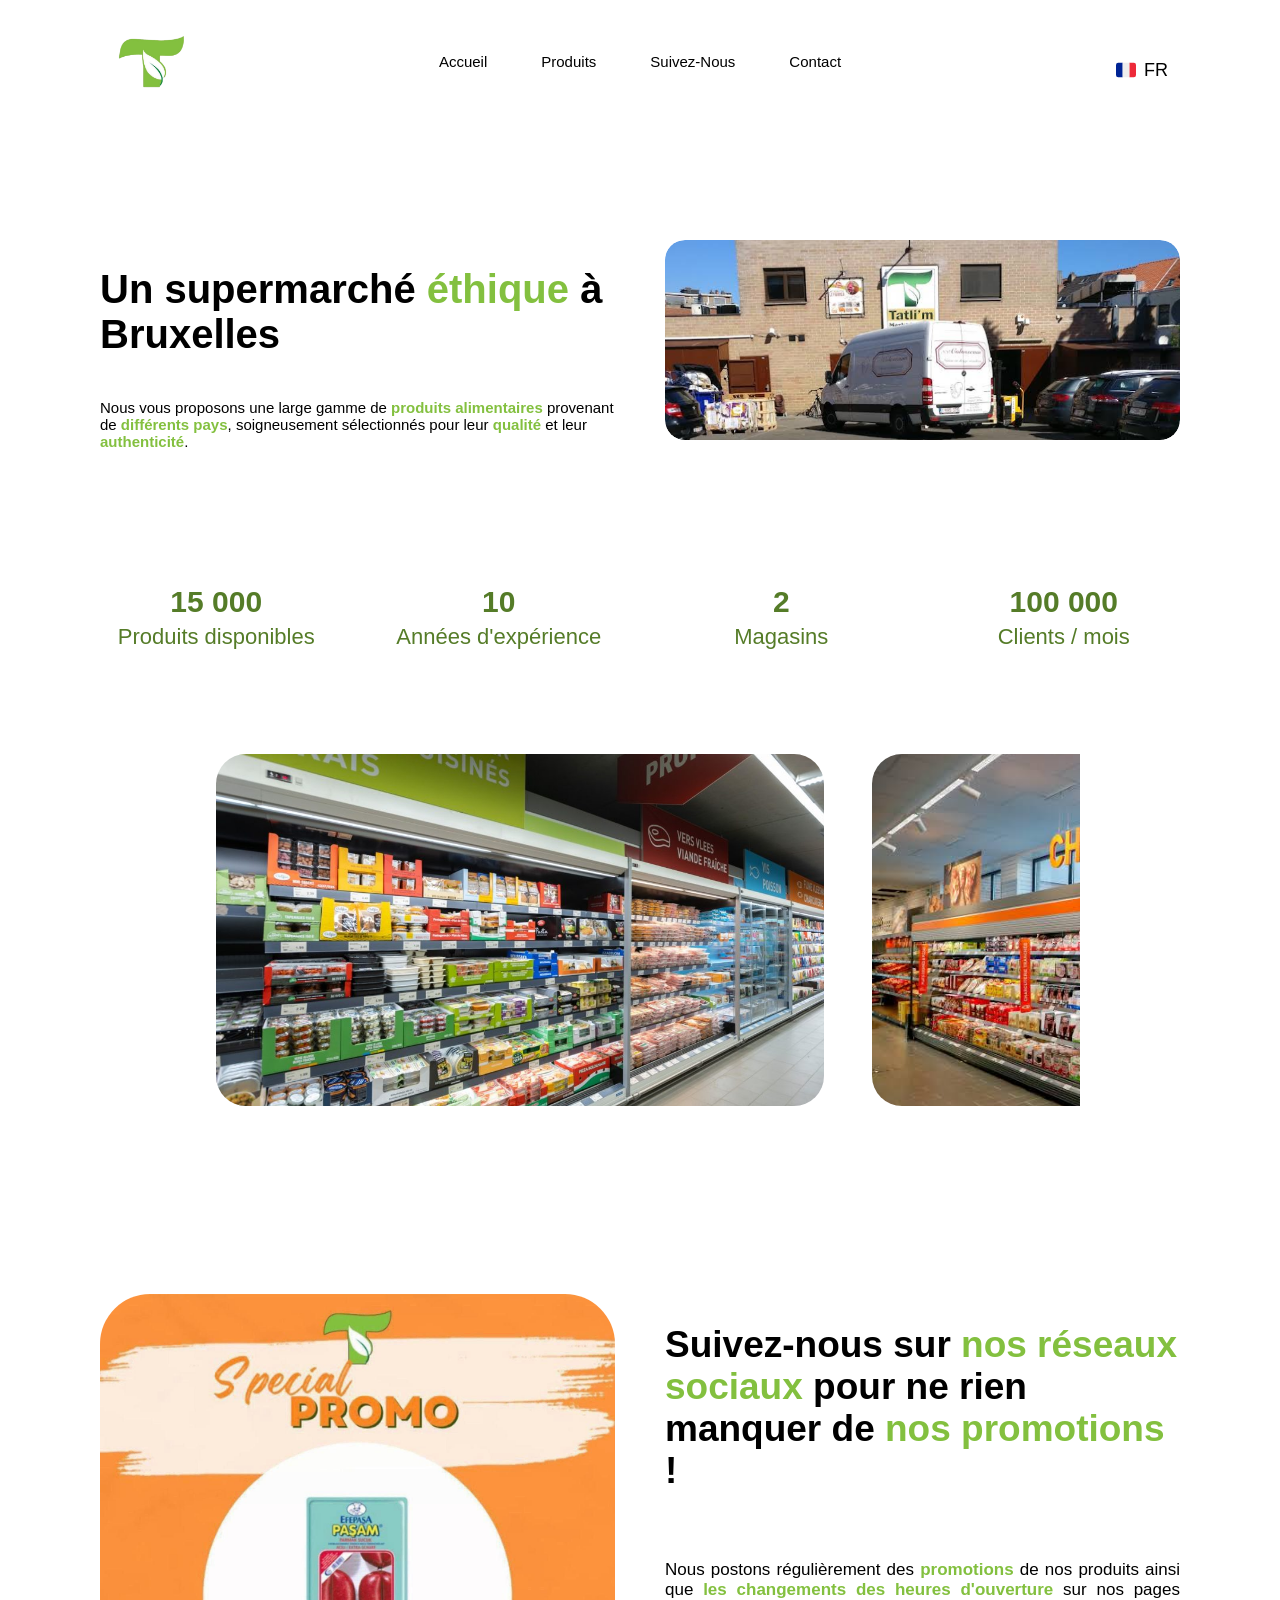
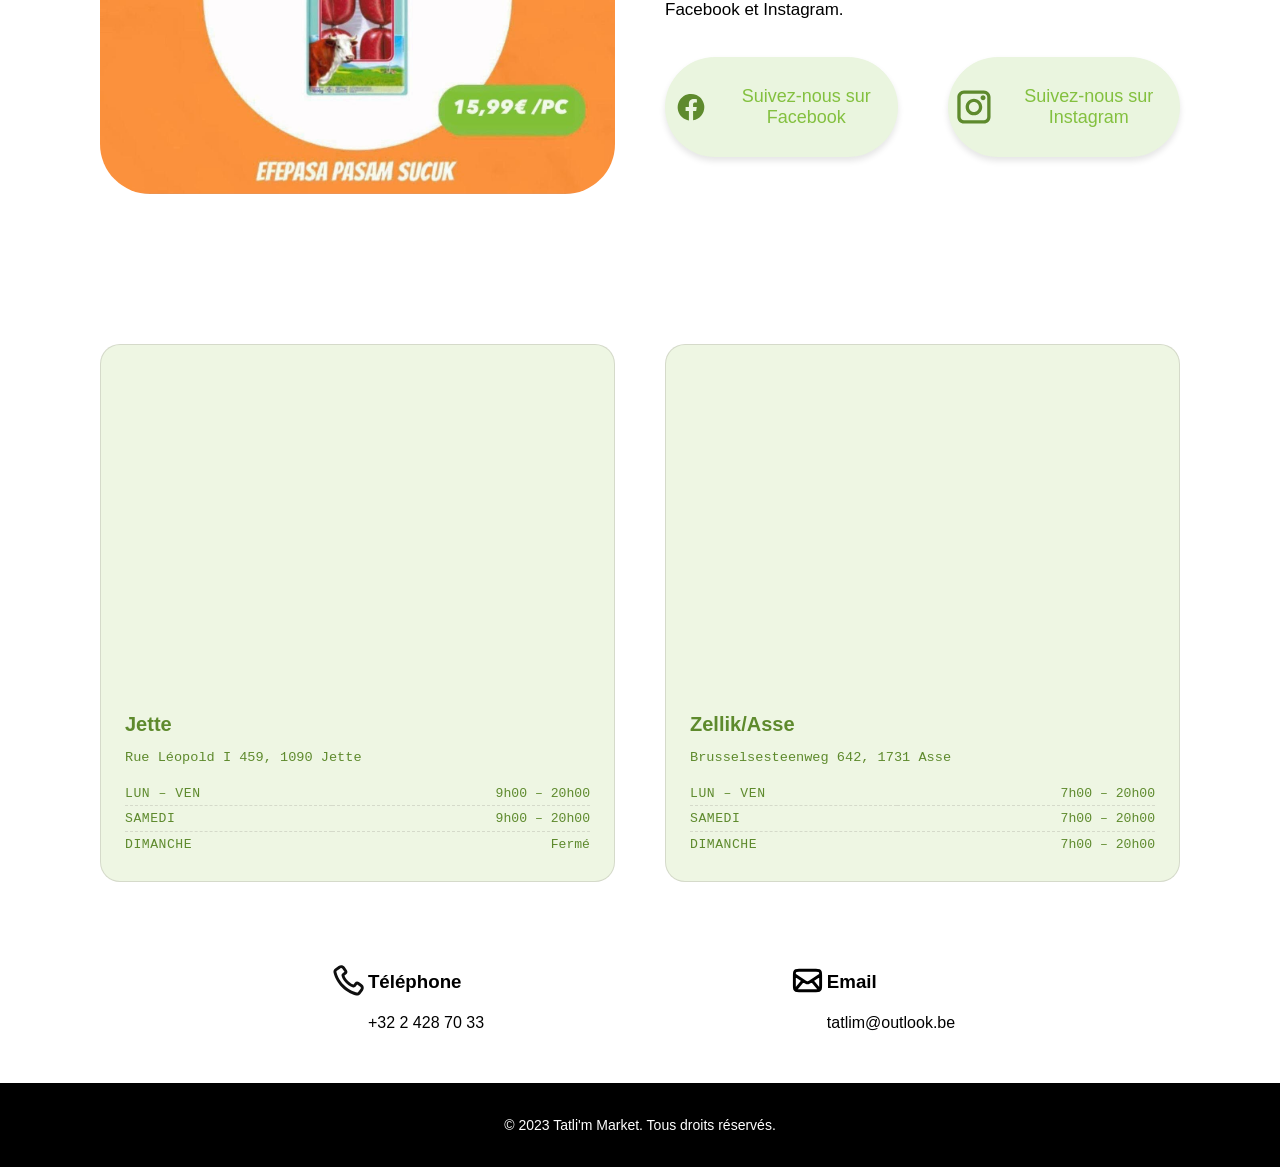
==== index.html @ 64983bea "caroussel beginning" ====
<!DOCTYPE html>
<html>
<head>
<meta charset="UTF-8">
<meta name="viewport" content="width=device-width, initial-scale=1">
<link rel="preconnect" href="https://fonts.googleapis.com">
<link rel="preconnect" href="https://fonts.gstatic.com" crossorigin>
<link href="https://fonts.googleapis.com/css2?family=Google+Sans+Flex:opsz,wght@6..144,1..1000&family=Roboto:ital,wght@0,100..900;1,100..900&display=swap" rel="stylesheet">
<link rel="stylesheet" href="style.css">
<script>


    function switchToFrench(){
        document.getElementById("languageOfTheWebsite").textContent = "FR"
        document.getElementById("flagLanguageWebsite").src = "flag-for-flag-france-svgrepo-com.svg"
        closeLanguageMenu();
    };

    function switchToEnglish(){
        document.getElementById("languageOfTheWebsite").textContent = "EN"
        document.getElementById("flagLanguageWebsite").src = "flag-for-flag-united-kingdom-svgrepo-com.svg"
        closeLanguageMenu();
    };

    function switchToDutch(){
        document.getElementById("languageOfTheWebsite").textContent = "NL"
        document.getElementById("flagLanguageWebsite").src = "flag-for-flag-netherlands-svgrepo-com.svg"
        closeLanguageMenu();
    };

    function toggleMenu(x) {
        x.classList.toggle("change");
        var navPart = document.querySelector('.nav_part');
        if (navPart.style.display === "flex") {
            navPart.style.display = "none";
        } else {
            navPart.style.display = "flex";
        }
    }

    function toggleLanguageMenu() {
        console.log(screen.width);
        var dropdownMenu = document.querySelector('.dropdown_menu');
        if (dropdownMenu.style.display === "block") {
            dropdownMenu.style.display = "none";
        } else {
            dropdownMenu.style.display = "block";
        }
    }

    function closeLanguageMenu() {
        var dropdownMenu = document.querySelector('.dropdown_menu');
        if (dropdownMenu.style.display === "block") {
            dropdownMenu.style.display = "none";
        } else {
            dropdownMenu.style.display = "block";
        }
    }

    document.addEventListener('click', function(event) {
        var dropdown = document.querySelector('.dropdown');
        if (!dropdown.contains(event.target)) {
            document.querySelector('.dropdown_menu').style.display = "none";
        }
    });
</script>
</head>
<body>
    <header>
        <div class="header_container">
            <div class="logo_part">
                <a href="#" class="logo"><img src="Logo sans titre transparent.png" alt="logo"></a>
            </div>
            <div class="nav_part">
                <a class="active" href="#">Accueil</a>
                <a href="#">Produits</a>
                <a href="#">Suivez-Nous</a>
                <a href="#">Contact</a>
            </div>
            <div class="header_actions">
                <div class="language_part">
                    <div class="dropdown">
                        <a onclick="toggleLanguageMenu()">
                            <img src="flag-for-flag-france-svgrepo-com.svg" alt="Flag" width="20" id="flagLanguageWebsite">
                            <span id="languageOfTheWebsite">FR</span>
                        </a>
                        <ul class="dropdown_menu">
                            <li><a  onclick="switchToFrench()"><img src="flag-for-flag-france-svgrepo-com.svg" alt="Français" width="20"> FR</a></li>
                            <li><a  onclick="switchToEnglish()"><img src="flag-for-flag-united-kingdom-svgrepo-com.svg" alt="Anglais" width="20"> EN</a></li>
                            <li><a  onclick="switchToDutch()"><img src="flag-for-flag-netherlands-svgrepo-com.svg" alt="Néerlandais" width="20"> NL</a></li>
                        </ul>
                    </div>
                </div>
                <div class="menu_button" onclick="toggleMenu(this)">
                    <div class="bar1"></div>
                    <div class="bar2"></div>
                    <div class="bar3"></div>
                </div>
            </div>
        </div>
    </header>

    <div class="home">
        <div class="home_container">
            <div class ="home_explaining">
                <h1>
                    Un supermarché <span>éthique</span> à Bruxelles
                </h1>
                <p>
                    Nous vous proposons une large gamme de <span>produits alimentaires</span> provenant de <span>différents pays</span>, soigneusement sélectionnés pour leur <span>qualité</span> et leur <span>authenticité</span>.
                </p>
            </div>
            <div class ="home_picture">
                <div class="slides">
                    <img src="Jette.png" alt="slide1">
                    <img src="Zellik.png" alt="slide2">
                </div>  
            </div>
        </div>
    </div>

    <div class="statistics">
        <div class="statistics_container">
            <div class="statistics_item">
                <!---<img src="retail-store.png" alt="raillons" width="50px" height="50px" />-->
                <!---
                <svg height="50px" width="50px" version="1.1" id="_x32_" xmlns="http://www.w3.org/2000/svg" xmlns:xlink="http://www.w3.org/1999/xlink" viewBox="0 0 512.00 512.00" xml:space="preserve" fill="#000000"><g id="SVGRepo_bgCarrier" stroke-width="0"></g><g id="SVGRepo_tracerCarrier" stroke-linecap="round" stroke-linejoin="round"></g><g id="SVGRepo_iconCarrier"> <style type="text/css"> .st0{fill:#000000;} </style> <g> <path class="st0" d="M512,182.161c0-12.088-4.164-23.909-11.996-33.389c-9.964-12.046-24.792-19.027-40.42-19.027H349.003 c-2.382-8.597-7.88-15.895-15.245-20.56l-0.133-66.82l-0.017-0.124c-0.283-13.546-7.797-25.892-19.71-32.323 c-5.582-3.016-11.763-4.532-17.895-4.532c-6.697,0-13.429,1.832-19.377,5.423l-0.016-0.025l-65.146,37.538l-0.216,0.15 c-15.696,9.78-25.725,26.492-27.041,44.919l-0.033,0.624v35.764c-20.844,0.1-40.904,7.864-56.366,21.826l-108.732,98.21 C6.732,260.969,0,276.639,0,292.726c0,5.839,0.883,11.763,2.732,17.511L54.499,472.9c6.381,20.077,25.008,33.714,46.085,33.714 h230.092c25.208,0,49.45-9.706,67.711-27.083l66.995-63.813c8.714-8.314,14.628-19.11,16.911-30.939l0.066-0.383l28.841-193.054 h-0.033C511.701,188.3,512,185.227,512,182.161z M218.996,95.539c0.6-7.164,4.515-13.628,10.597-17.477l64.696-37.288l0.266-0.159 c0.45-0.275,0.916-0.425,1.449-0.425c0.45,0,0.883,0.101,1.316,0.351h0.017c0.883,0.483,1.433,1.399,1.466,2.365l0.149,64.404 c-9.014,4.44-15.861,12.571-18.577,22.435h-36.105v34.813h215.313c2.632,0,5.198,0.592,7.514,1.683l-93.636,86.863 c-9.964,9.03-22.959,14.012-36.388,14.012h-92.07c-2.749-14.778-12.696-26.991-26.075-32.93L218.996,95.539z M151.134,177.438 c9.064-8.188,20.826-12.721,33.022-12.862l-0.033,68.902c-14.245,5.616-24.925,18.244-27.791,33.639H51.85L151.134,177.438z M48.901,340.56l-13.013-40.87c-0.666-2.15-0.999-4.298-1.016-6.464h64.629l5.998,47.334H48.901z M55.832,362.311h52.417 l5.348,42.378H69.328L55.832,362.311z M100.584,471.809c-5.898,0-11.13-3.84-12.912-9.456l-11.43-35.888h40.104l5.732,45.344 H100.584z M188.922,471.809h-44.918l-5.732-45.344h50.65V471.809z M188.922,404.689h-53.399l-5.348-42.378h58.747V404.689z M188.922,340.56h-61.497l-5.998-47.334h67.494V340.56z M198.802,277.28c-6.615,0-11.98-5.381-11.98-11.971 c0-6.623,5.365-11.971,11.98-11.971c6.597,0,11.962,5.348,11.962,11.971C210.765,271.899,205.4,277.28,198.802,277.28z M265.564,471.809h-54.882v-45.344h56.015L265.564,471.809z M267.246,404.689h-56.564v-42.378h57.631L267.246,404.689z M268.846,340.56h-58.164v-47.334h59.364L268.846,340.56z M336.541,471.517c-1.949,0.176-3.916,0.292-5.864,0.292h-43.352 l1.133-45.344h50.666L336.541,471.517z M340.373,404.689h-51.367l1.066-42.378h52.733L340.373,404.689z M344.055,340.56h-53.432 l1.182-47.334h45.27c3.282,0,6.514-0.276,9.747-0.658L344.055,340.56z M399.288,430.598l-24.909,23.716 c-3.416,3.25-7.198,6.041-11.196,8.44l2.449-42.52l36.538-29.357L399.288,430.598z M404.336,361.22l-37.005,29.732l2.315-40.445 l37.655-30.274L404.336,361.22z M409.451,290.593l-38.122,30.64l2.1-36.738c6.298-3.191,12.212-7.19,17.528-11.996l21.243-19.71 L409.451,290.593z M448.055,378.322c-0.917,4.657-3.249,8.906-6.682,12.204l-18.66,17.744l2.616-36.022l26.874-21.592 L448.055,378.322z M456.935,318.966l-29.44,23.643l2.966-40.995l33.022-26.516L456.935,318.966z M468.214,243.366l-35.588,28.616 l2.966-40.886l40.004-37.122L468.214,243.366z"></path> </g> </g></svg>
                -->
                <h2>15 000</h2>
                <p>Produits disponibles</p>
            </div>
            <div class="statistics_item">
                <!---<svg width="50px" height="50px" viewBox="0 0 24 24" fill="none" xmlns="http://www.w3.org/2000/svg"><g id="SVGRepo_bgCarrier" stroke-width="0"></g><g id="SVGRepo_tracerCarrier" stroke-linecap="round" stroke-linejoin="round"></g><g id="SVGRepo_iconCarrier"> <path d="M3 9H21M9 15L11 17L15 13M7 3V5M17 3V5M6.2 21H17.8C18.9201 21 19.4802 21 19.908 20.782C20.2843 20.5903 20.5903 20.2843 20.782 19.908C21 19.4802 21 18.9201 21 17.8V8.2C21 7.07989 21 6.51984 20.782 6.09202C20.5903 5.71569 20.2843 5.40973 19.908 5.21799C19.4802 5 18.9201 5 17.8 5H6.2C5.0799 5 4.51984 5 4.09202 5.21799C3.71569 5.40973 3.40973 5.71569 3.21799 6.09202C3 6.51984 3 7.07989 3 8.2V17.8C3 18.9201 3 19.4802 3.21799 19.908C3.40973 20.2843 3.71569 20.5903 4.09202 20.782C4.51984 21 5.07989 21 6.2 21Z" stroke="#000000" stroke-width="2" stroke-linecap="round" stroke-linejoin="round"></path> </g></svg>
            --><h2>10</h2>
                <p>Années d'expérience</p>
            </div>
            <div class="statistics_item">
                <!--<svg fill="#000000" height="50px" width="50px" version="1.1" id="Layer_1" xmlns="http://www.w3.org/2000/svg" xmlns:xlink="http://www.w3.org/1999/xlink" viewBox="0 0 512 512" xml:space="preserve" stroke="#000000" stroke-width="10.24"><g id="SVGRepo_bgCarrier" stroke-width="0"></g><g id="SVGRepo_tracerCarrier" stroke-linecap="round" stroke-linejoin="round"></g><g id="SVGRepo_iconCarrier"> <g> <g> <g> <path d="M509.291,150.76l-0.001-0.001l-74.024-74.024c-1.735-1.736-4.089-2.711-6.542-2.711h-185.06 c-5.11,0-9.253,4.142-9.253,9.253c0,5.111,4.143,9.253,9.253,9.253h181.228l55.518,55.518H31.591L87.109,92.53h107.204 c5.11,0,9.253-4.142,9.253-9.253c0-5.111-4.143-9.253-9.253-9.253H83.277c-2.454,0-4.808,0.975-6.542,2.709L2.711,150.757 l-0.001,0.001C1.035,152.434,0,154.746,0,157.301v37.012c0,14.796,4.559,28.544,12.337,39.925v194.485 c0,5.111,4.143,9.253,9.253,9.253h61.687c5.11,0,9.253-4.142,9.253-9.253s-4.143-9.253-9.253-9.253H30.843V252.794 c11.414,7.852,25.225,12.459,40.096,12.459c26.396,0,49.47-14.49,61.687-35.935c12.216,21.445,35.291,35.935,61.687,35.935 c26.396,0,49.47-14.49,61.687-35.935c12.216,21.445,35.291,35.935,61.687,35.935s49.47-14.49,61.687-35.935 c12.216,21.445,35.291,35.935,61.687,35.935c14.871,0,28.682-4.608,40.096-12.459V419.47h-30.843V293.012 c0-5.111-4.143-9.253-9.253-9.253H293.012c-5.11,0-9.253,4.142-9.253,9.253V419.47h-52.434c-5.11,0-9.253,4.142-9.253,9.253 s4.143,9.253,9.253,9.253H490.41c5.11,0,9.253-4.142,9.253-9.253V234.238C507.441,222.857,512,209.109,512,194.313v-37.012 C512,154.746,510.965,152.434,509.291,150.76z M357.783,419.47h-55.518V302.265h55.518V419.47z M431.807,419.47h-55.518V302.265 h55.518V419.47z M493.494,194.313c0,28.913-23.521,52.434-52.434,52.434s-52.434-23.521-52.434-52.434 c0-5.111-4.143-9.253-9.253-9.253c-5.11,0-9.253,4.142-9.253,9.253c0,28.913-23.521,52.434-52.434,52.434 c-28.913,0-52.434-23.521-52.434-52.434c0-5.111-4.143-9.253-9.253-9.253s-9.253,4.142-9.253,9.253 c0,28.913-23.521,52.434-52.434,52.434c-28.913,0-52.434-23.521-52.434-52.434c0-5.111-4.143-9.253-9.253-9.253 c-5.11,0-9.253,4.142-9.253,9.253c0,28.913-23.521,52.434-52.434,52.434s-52.434-23.521-52.434-52.434v-27.759h474.988V194.313z"></path> <path d="M126.458,407.133c-8.504,0-15.422,6.918-15.422,15.422c0,8.504,6.918,15.422,15.422,15.422s15.422-6.918,15.422-15.422 C141.88,414.05,134.962,407.133,126.458,407.133z"></path> <path d="M188.145,407.133c-8.504,0-15.422,6.918-15.422,15.422c0,8.504,6.918,15.422,15.422,15.422s15.422-6.918,15.422-15.422 C203.566,414.05,196.649,407.133,188.145,407.133z"></path> <path d="M226.282,336.668c-1.753-2.245-4.444-3.559-7.294-3.559h-86.361c-5.11,0-9.253,4.142-9.253,9.253 s4.143,9.253,9.253,9.253h74.51l-7.711,30.843h-83.889l-10.849-54.249c-0.865-4.326-4.662-7.438-9.073-7.438H70.94 c-5.11,0-9.253,4.142-9.253,9.253s4.143,9.253,9.253,9.253h17.09l10.849,54.249c0.865,4.325,4.662,7.438,9.073,7.438h98.699 c4.245,0,7.946-2.889,8.977-7.009l12.337-49.349C228.656,341.841,228.035,338.913,226.282,336.668z"></path> </g> </g> </g> </g></svg>                
            --><h2>2</h2>
                <p>Magasins</p>
            </div>
            <div class="statistics_item">
                <!--<svg fill="#000000" version="1.1" id="Layer_1" xmlns="http://www.w3.org/2000/svg" xmlns:xlink="http://www.w3.org/1999/xlink" width="50px" height="50px" viewBox="0 0 256 256" enable-background="new 0 0 256 256" xml:space="preserve"><g id="SVGRepo_bgCarrier" stroke-width="0"></g><g id="SVGRepo_tracerCarrier" stroke-linecap="round" stroke-linejoin="round"></g><g id="SVGRepo_iconCarrier"> <path d="M192.498,124.8c9.278,0,16.8,7.522,16.8,16.8s-7.522,16.8-16.8,16.8s-16.8-7.522-16.8-16.8S183.22,124.8,192.498,124.8z M171.798,166.6c9.278,0,16.8,7.522,16.8,16.8s-7.522,16.8-16.8,16.8s-16.8-7.522-16.8-16.8S162.52,166.6,171.798,166.6z M144.998,203.3h-18.9h-18.9c-11.5,0-18.7,9.5-18.7,21.4V254h12.9v-25.9c0-1.2,1-2,2-2c1.2,0,2,0.8,2,2v25.8h41.5v-25.8 c0-1.2,1-2,2-2c1.2,0,2,1,2,2v25.8h12.9v-29.1C163.998,212.8,156.698,203.3,144.998,203.3z M149.698,124.8 c9.278,0,16.8,7.522,16.8,16.8s-7.522,16.8-16.8,16.8s-16.8-7.522-16.8-16.8S140.42,124.8,149.698,124.8z M199.098,183.4 c0,9.3,7.5,16.8,16.8,16.8s16.8-7.5,16.8-16.8s-7.5-16.8-16.8-16.8S199.098,174.1,199.098,183.4z M197.398,203.3 c-11.5,0-18.7,9.5-18.7,21.4V254h12.9v-25.9c0-1.2,1-2,2-2c1.2,0,2,0.8,2,2v25.8h41.5v-25.8c0-1.2,1-2,2-2c1.2,0,2,1,2,2v25.8h12.9 v-29.1c0.2-12.1-7.1-21.6-18.7-21.6h-18.9h-19V203.3z M39.798,166.6c9.278,0,16.8,7.522,16.8,16.8s-7.522,16.8-16.8,16.8 s-16.8-7.522-16.8-16.8S30.52,166.6,39.798,166.6z M14.798,253.9v-25.8c0-1.2,1-2,2-2c1.2,0,2,0.8,2,2v25.8h41.5v-25.8 c0-1.2,1-2,2-2c1.2,0,2,1,2,2v25.8h12.9v-29.1c0.2-12.1-7.1-21.6-18.7-21.6h-18.9h-18.9c-11.5,0-18.7,9.5-18.7,21.4v29.3 L14.798,253.9L14.798,253.9z M109.298,183.4c0,9.3,7.5,16.8,16.8,16.8c9.3,0,16.8-7.5,16.8-16.8s-7.5-16.8-16.8-16.8 S109.298,174.1,109.298,183.4z M61.298,124.8c9.278,0,16.8,7.522,16.8,16.8s-7.522,16.8-16.8,16.8s-16.8-7.522-16.8-16.8 S52.02,124.8,61.298,124.8z M106.698,124.8c9.278,0,16.8,7.522,16.8,16.8s-7.522,16.8-16.8,16.8s-16.8-7.522-16.8-16.8 S97.42,124.8,106.698,124.8z M84.098,166.6c9.278,0,16.8,7.522,16.8,16.8s-7.522,16.8-16.8,16.8s-16.8-7.522-16.8-16.8 S74.82,166.6,84.098,166.6z M181,21.875l-7.808,32.874c-1.425,5.999-6.726,10.188-12.891,10.188h-47.393l1.865,7.771 c0.715,2.982,3.358,5.065,6.424,5.065h46.967v6.625h-46.967c-6.142,0-11.433-4.171-12.867-10.144L93.796,13.69 c-0.716-2.982-3.358-5.065-6.425-5.065H75V2h12.371c6.142,0,11.433,4.171,12.867,10.144l2.335,9.731H181z M114.191,98.477 c0,5.26,4.264,9.523,9.523,9.523c5.26,0,9.523-4.264,9.523-9.523s-4.264-9.523-9.523-9.523 C118.454,88.953,114.191,93.217,114.191,98.477z M148.972,98.477c0,5.26,4.264,9.523,9.523,9.523c5.26,0,9.523-4.264,9.523-9.523 s-4.264-9.523-9.523-9.523C153.235,88.953,148.972,93.217,148.972,98.477z"></path> </g></svg>
            --><h2>100 000</h2>
                <p>Clients / mois</p>
            </div>
        </div>
    </div>

    <div class = "products">
        <div class="products_container">
            <div class = "carousel">
                <div class="card"><img src="produit/produit_one.jpg" alt="product_one"></div>
                <div class="card"><img src="produit/product_two.jpg" alt="product_two"></div>
                <div class="card"><img src="produit/product_three.jpg" alt="product_three"></div>
                <div class="card"><img src="produit/product_four.webp" alt="product_four"></div>
                <div class="card"><img src="produit/product_five.webp" alt="product_five"></div>
                <div class="card"><img src="produit/product_six.webp" alt="product_six"></div>
                <div class="card"><img src="produit/product_seven.jpg" alt="product_seven"></div>
                <div class="card"><img src="produit/product_eight.jpg" alt="product_eight"></div>
                <div class="card"><img src="produit/product_nine.jpg" alt="product_nine"></div>
            </div>
        </div>

    </div>

    <div class="promotions">
        <div class="promotions_container">
            <div class="promotion_picture">
                <img id="imagePromotion" src="promotion/one.jpg" alt="promotion_one">
            </div>
            <div class="promotion_text">
                <h2>
                    Suivez-nous sur <span>nos réseaux sociaux</span> pour ne rien manquer de <span>nos promotions</span> !
                </h2>
                <p>
                    Nous postons régulièrement des <span>promotions</span> de nos produits ainsi que <span>les changements des heures d'ouverture</span> sur nos pages Facebook et Instagram.
                </p>
                <div class="social_media_buttons">
                    <a href="https://www.facebook.com/p/Tatlim-market-100057597813129/" class="button" target="_blank">
                        <svg width="100px" height="100px" viewBox="0 0 24 24" fill="none" xmlns="http://www.w3.org/2000/svg" stroke=""><g id="SVGRepo_bgCarrier" stroke-width="0"></g><g id="SVGRepo_tracerCarrier" stroke-linecap="round" stroke-linejoin="round"></g><g id="SVGRepo_iconCarrier"> <path d="M20 12.05C19.9813 10.5255 19.5273 9.03809 18.6915 7.76295C17.8557 6.48781 16.673 5.47804 15.2826 4.85257C13.8921 4.2271 12.3519 4.01198 10.8433 4.23253C9.33473 4.45309 7.92057 5.10013 6.7674 6.09748C5.61422 7.09482 4.77005 8.40092 4.3343 9.86195C3.89856 11.323 3.88938 12.8781 4.30786 14.3442C4.72634 15.8103 5.55504 17.1262 6.69637 18.1371C7.83769 19.148 9.24412 19.8117 10.75 20.05V14.38H8.75001V12.05H10.75V10.28C10.7037 9.86846 10.7483 9.45175 10.8807 9.05931C11.0131 8.66687 11.23 8.30827 11.5161 8.00882C11.8022 7.70936 12.1505 7.47635 12.5365 7.32624C12.9225 7.17612 13.3368 7.11255 13.75 7.14003C14.3498 7.14824 14.9482 7.20173 15.54 7.30003V9.30003H14.54C14.3676 9.27828 14.1924 9.29556 14.0276 9.35059C13.8627 9.40562 13.7123 9.49699 13.5875 9.61795C13.4627 9.73891 13.3667 9.88637 13.3066 10.0494C13.2464 10.2125 13.2237 10.387 13.24 10.56V12.07H15.46L15.1 14.4H13.25V20C15.1399 19.7011 16.8601 18.7347 18.0985 17.2761C19.3369 15.8175 20.0115 13.9634 20 12.05Z" fill="#5E8A2D"></path> </g></svg>
                        <span class="button-text">Suivez-nous sur Facebook</span>
                    </a>
                    <a href="https://www.instagram.com/tatlimmarket/" class="button" target="_blank">
                        <svg width="100px" height="100px" viewBox="0 0 24 24" fill="none" xmlns="http://www.w3.org/2000/svg"><g id="SVGRepo_bgCarrier" stroke-width="0"></g><g id="SVGRepo_tracerCarrier" stroke-linecap="round" stroke-linejoin="round"></g><g id="SVGRepo_iconCarrier"> <path fill-rule="evenodd" clip-rule="evenodd" d="M2 6C2 3.79086 3.79086 2 6 2H18C20.2091 2 22 3.79086 22 6V18C22 20.2091 20.2091 22 18 22H6C3.79086 22 2 20.2091 2 18V6ZM6 4C4.89543 4 4 4.89543 4 6V18C4 19.1046 4.89543 20 6 20H18C19.1046 20 20 19.1046 20 18V6C20 4.89543 19.1046 4 18 4H6ZM12 9C10.3431 9 9 10.3431 9 12C9 13.6569 10.3431 15 12 15C13.6569 15 15 13.6569 15 12C15 10.3431 13.6569 9 12 9ZM7 12C7 9.23858 9.23858 7 12 7C14.7614 7 17 9.23858 17 12C17 14.7614 14.7614 17 12 17C9.23858 17 7 14.7614 7 12ZM17.5 8C18.3284 8 19 7.32843 19 6.5C19 5.67157 18.3284 5 17.5 5C16.6716 5 16 5.67157 16 6.5C16 7.32843 16.6716 8 17.5 8Z" fill="#5E8A2D"></path> </g></svg>
                        <span class="button-text">Suivez-nous sur Instagram</span>
                    </a>
                </div>
            </div>
            
        </div>
    </div>

    <div class="contact">
        <div class="contact_container">
            <div class="store-card">
                <iframe class="map-frame" loading="lazy" title="Carte du magasin Jette" src="https://www.google.com/maps/embed?pb=!1m18!1m12!1m3!1d5035.334099354842!2d4.325437758691405!3d50.87436340000001!2m3!1f0!2f0!3f0!3m2!1i1024!2i768!4f13.1!3m3!1m2!1s0x47c3c3c3fa81b0e9%3A0x2a81df68cfa00fa4!2sTatli'm%20Supermarket!5e0!3m2!1sfr!2sbe!4v1788186786232!5m2!1sfr!2sbe"></iframe>
                <div class="store-body">
                <h3>Jette</h3>
                <p class="addr">Rue Léopold I 459, 1090 Jette</p>
                <table class="hours-table">
                    <tr><td>Lun – Ven</td><td>9h00 – 20h00</td></tr>
                    <tr><td>Samedi</td><td>9h00 – 20h00</td></tr>
                    <tr><td>Dimanche</td><td>Fermé</td></tr>
                </table>
                </div>
            </div>
            <div class="store-card">
                <iframe  class="map-frame" loading="lazy" title="Carte du magasin Zellik" src="https://www.google.com/maps/embed?pb=!1m18!1m12!1m3!1d2517.199363763396!2d4.2738578793457025!3d50.883020399999985!2m3!1f0!2f0!3f0!3m2!1i1024!2i768!4f13.1!3m3!1m2!1s0x47c3c1055940b4d9%3A0x23c7b819e0c903b!2sTatli'm%20Supermarkt!5e0!3m2!1sfr!2sbe!4v1788186996013!5m2!1sfr!2sbe"></iframe>
                <div class="store-body">
                <h3>Zellik/Asse</h3>
                <p class="addr">Brusselsesteenweg 642, 1731 Asse </p>
                <table class="hours-table">
                    <tr><td>Lun – Ven</td><td>7h00 – 20h00</td></tr>
                    <tr><td>Samedi</td><td>7h00 – 20h00</td></tr>
                    <tr><td>Dimanche</td><td>7h00 – 20h00</td></tr>
                </table>
                </div>
            </div>
        </div>
    </div>

    <div class="contact-details">
        <div class="detail">
            <table>
                <tr>
                    <td>
                        <svg width="50px" height="50px" viewBox="0 0 24 24" fill="none" xmlns="http://www.w3.org/2000/svg"><g id="SVGRepo_bgCarrier" stroke-width="0"></g><g id="SVGRepo_tracerCarrier" stroke-linecap="round" stroke-linejoin="round"></g><g id="SVGRepo_iconCarrier"> <path fill-rule="evenodd" clip-rule="evenodd" d="M17.3545 22.2323C15.3344 21.7262 11.1989 20.2993 7.44976 16.5502C3.70065 12.8011 2.2738 8.66559 1.76767 6.6455C1.47681 5.48459 2.00058 4.36434 2.88869 3.72997L5.21694 2.06693C6.57922 1.09388 8.47432 1.42407 9.42724 2.80051L10.893 4.91776C11.5152 5.8165 11.3006 7.0483 10.4111 7.68365L9.24234 8.51849C9.41923 9.1951 9.96939 10.5846 11.6924 12.3076C13.4154 14.0306 14.8049 14.5807 15.4815 14.7576L16.3163 13.5888C16.9517 12.6994 18.1835 12.4847 19.0822 13.1069L21.1995 14.5727C22.5759 15.5257 22.9061 17.4207 21.933 18.783L20.27 21.1113C19.6356 21.9994 18.5154 22.5232 17.3545 22.2323ZM8.86397 15.136C12.2734 18.5454 16.0358 19.8401 17.8405 20.2923C18.1043 20.3583 18.4232 20.2558 18.6425 19.9488L20.3056 17.6205C20.6299 17.1665 20.5199 16.5348 20.061 16.2171L17.9438 14.7513L17.0479 16.0056C16.6818 16.5182 16.0047 16.9202 15.2163 16.7501C14.2323 16.5378 12.4133 15.8569 10.2782 13.7218C8.1431 11.5867 7.46219 9.7677 7.24987 8.7837C7.07977 7.9953 7.48181 7.31821 7.99439 6.95208L9.24864 6.05618L7.78285 3.93893C7.46521 3.48011 6.83351 3.37005 6.37942 3.6944L4.05117 5.35744C3.74413 5.57675 3.64162 5.89565 3.70771 6.15943C4.15989 7.96418 5.45459 11.7266 8.86397 15.136Z" fill="#0F0F0F"></path> </g></svg>
                    </td>
                    <td>
                        <h3>Téléphone</h3>
                    </td>
                </tr>
                <tr>
                    <td>
                    </td>
                    <td>
                        +32 2 428 70 33
                    </td>
                </tr>
            </table>
        </div>
        <div class="detail">
            <table>
                <tr>
                    <td>
                        <svg width="50px" height="50px" viewBox="0 0 24 24" fill="none" xmlns="http://www.w3.org/2000/svg"><g id="SVGRepo_bgCarrier" stroke-width="0"></g><g id="SVGRepo_tracerCarrier" stroke-linecap="round" stroke-linejoin="round"></g><g id="SVGRepo_iconCarrier"> <path d="M4 18L9 12M20 18L15 12M3 8L10.225 12.8166C10.8665 13.2443 11.1872 13.4582 11.5339 13.5412C11.8403 13.6147 12.1597 13.6147 12.4661 13.5412C12.8128 13.4582 13.1335 13.2443 13.775 12.8166L21 8M6.2 19H17.8C18.9201 19 19.4802 19 19.908 18.782C20.2843 18.5903 20.5903 18.2843 20.782 17.908C21 17.4802 21 16.9201 21 15.8V8.2C21 7.0799 21 6.51984 20.782 6.09202C20.5903 5.71569 20.2843 5.40973 19.908 5.21799C19.4802 5 18.9201 5 17.8 5H6.2C5.0799 5 4.51984 5 4.09202 5.21799C3.71569 5.40973 3.40973 5.71569 3.21799 6.09202C3 6.51984 3 7.07989 3 8.2V15.8C3 16.9201 3 17.4802 3.21799 17.908C3.40973 18.2843 3.71569 18.5903 4.09202 18.782C4.51984 19 5.07989 19 6.2 19Z" stroke="#000000" stroke-width="2" stroke-linecap="round" stroke-linejoin="round"></path> </g></svg>
                    </td>
                    <td>
                        <h3>Email</h3>
                    </td>
                </tr>
                <tr>
                    <td>
                    </td>
                    <td>
                        tatlim@outlook.be
                    </td>
                </tr>
            </table>
        </div>
    </div>

    <footer>
        <p>&copy; 2023 Tatli'm Market. Tous droits réservés.</p>
    </footer>


</body>
<script>
    const image = document.querySelector("#imagePromotion");
    console.log(image)

    const images = [
        "promotion/one.jpg",
        "promotion/two.jpg",
        "promotion/three.jpg",
        "promotion/four.jpg",
        "promotion/five.jpg",
        "promotion/six.jpg",
        "promotion/seven.jpg",
        "promotion/eight.jpg",
        "promotion/nine.jpg",
        "promotion/ten.jpg",
    ];

    let index = 0;

    setInterval(() => {
        index = (index + 1) % images.length;
        image.src = images[index];
    }, 3000);
</script>
</html>
---- style.css ----
* {box-sizing: border-box;}

:root{
    --cream:#F3E9D2;
    --cream-alt:#FBF6EA;
    --plum:#3B1F2B;
    --plum-soft:#4E2A3C;
    --saffron:#E4A11B;
    --brick:#B23A2E;
    --teal:#2E5339;
    --ink:#241417;
    --ink-soft:#5B4A4F;
    --line: rgba(36,20,23,0.12);
 
    --display: "Fraunces", serif;
    --body: "Work Sans", sans-serif;
    --mono: "Space Mono", monospace;
 
    --radius: 4px;
    --gap-xl: clamp(2.5rem, 6vw, 6rem);
    --gap-lg: clamp(1.5rem, 4vw, 3rem);
    --transition: 0.5s cubic-bezier(.4,0,.2,1);
  }

/*
#83c03f
#EAF5DF
*/

body { 
  margin: 0;
  font-family: "Google Sans Flex", sans-serif;
  /*background-color: #F5F0E7;*/
}

header {
  /*background-color: #EAF5DF;*/
    margin-left: 150px;
    margin-right: 150px;
    /*background-color: #F5F0E7;*/
}

.header_container {
    display: grid;
    grid-template-columns: 1fr auto 1fr;
    align-items: center;
    width: 100%;
    box-sizing: border-box;
    padding: 20px 50px;
}

.logo_part {
    display: flex;
    justify-self: start;
    /*justify-content: center;*/
}

.logo_part a img{
        width: 100px;    
}

.nav_part {
    justify-self: center;
    display: flex;
    column-gap: 40px;
}

.header_actions {
    display: flex;
    justify-self: end;
    align-items: center;
    gap: 15px;
}


header a {
  color: black;
  text-align: center;
  padding: 12px;
  text-decoration: none;
  font-size: 18px; 
  line-height: 60px;
  border-radius: 4px;
  height: 100px;
}

.nav_part a {
    font-size: 20px; 
    gap: 10px;
}

header a:hover {
  color: #476B49;
}


.dropdown {
    position: relative;
    display: inline-block;
}

.dropdown a span{
    color : black;
    font-weight: normal;
}



.dropdown_menu {
    display: none; /* caché par défaut */
    position: absolute;
    top: 100%; /* juste en dessous du <a> */
    left: 0;
    background-color: #fff;
    list-style: none;
    margin: 0;
    padding: 0;
    min-width: 100px;
    box-shadow: 0 4px 8px rgba(0,0,0,0.15);
    z-index: 10;
}

.dropdown_menu li {
    text-align: left;
}

.dropdown_menu li a {
    display: block;
    padding: 8px 12px;
    /*color: #83c03f;*/
    text-decoration: none;
    font-size: 16px;
    line-height: normal; /* évite le line-height: 60px hérité de "header a" */
    height: auto; /* pareil, pour ignorer le height: 100px hérité */
}

.dropdown_menu li a:hover {
    background-color: #EAF5DF;
}


.dropdown a {
    display: flex;
    align-items: center;
    gap: 8px;
}

.dropdown > a {
    height: auto;
    line-height: normal;
    padding: 12px;
    cursor: pointer;
}

.dropdown a img {
    display: flex;
    align-items: center;
    gap: 8px;
}

.dropdown_menu li a {
    display: flex;
    align-items: center;
    gap: 8px;
}

.dropdown_menu li a img {
    display: block;
    width: 20px;
    height: auto;
}


.container {
  display: none;
  cursor: pointer;
}

.bar1, .bar2, .bar3 {
  width: 25px;
  height: 3px;
  background-color: black;
  margin: 5px 0;
  transition: 0.4s;
}

.change .bar1 {
  transform: translate(0 , 8px) rotate(-45deg);
}

.change .bar2 {opacity: 0;}

.change .bar3 {
  transform: translate(0, -8px) rotate(45deg);
}

.menu_button{
    display: none;
    /*background-color: #EAF5DF;*/
}

.home{
    margin-left: 150px;
    margin-right: 150px;
}

.home_container{
    padding: 100px 50px;
    display: flex;
    gap : 50px;
}

.home_picture{
    flex: 1;
    width: 100%;
    height: 500px; /* hauteur fixe */
    overflow: hidden;
    border-radius: 20px;
}

.slides{
    display: flex;
    width: 200%;
    height: 100%;
    animation: slide 10s infinite;
}

.slides img{
    width: 50%;
    height: 100%;
    object-fit: cover;
    border-radius: 20px;
    flex-shrink: 0;
}

@keyframes slide {
    0% {
        transform: translateX(0);
    }

    45% {
        transform: translateX(0);
    }

    55% {
        transform: translateX(-50%);
    }

    95% {
        transform: translateX(-50%);
    }

    100% {
        transform: translateX(0);
    }
}

.home_explaining{
    flex: 1;
    display: flex;
    justify-content: start;
    align-items: start;
    text-align: start;
    flex-direction: column;
    /*background-color: #EAF5DF;*/
}

.home_explaining h1{
    font-size: 70px;
}

.home_explaining p{
    font-size: 25px;
}


.products {
    margin-left: 150px;
    margin-right: 150px;
}

.products_container {
    padding: 20px 50px;
    /*background-color: #D3E9BA;*/
    border-radius: 50px;
}

.carousel{
    display: flex;
    gap:1em;
    margin:3em auto;
    width:100%;
    overflow-x: auto;
    scroll-behavior: smooth;
    anchor-name : --carousel;
    scroll-snap-type: x mandatory;
    scroll-marker-group:after;
}

.carousel::scroll-marker-group{
    display:flex;
    justify-content: center;
    gap:.5em;
}

.card::scroll-marker{
    content:'';
    height:1em;
    width:1em;
    background-color:green;
    border-radius:50%;
}

.card::scroll-marker:target-current{
    background-color:red;
}

.carousel::-webkit-scrollbar{
    display:none;
}

.carousel::scroll-button(right), .carousel::scroll-button(left){
    content:'→';
    border:none;
    background-color:green;
    font-family:Consolas;
    font-size:3rem;
    color:red;
    height:60px;
    width:60px;
    border-radius:50%;
    padding-bottom:.1em;
    cursor:pointer;
    position:fixed;
    position-anchor: --carousel;
    position-area : right center;
    translate:-50%;
}

.carousel::scroll-button(left){
    content:'←';
    position-area : left center;
    translate:50%;
}

.carousel::scroll-button(right):disabled, .carousel::scroll-button(left):disabled{
    opacity:.5;
    cursor:auto
}

.card{
    scroll-snap-align: start;
    aspect-ratio: 5 /3;
    width:1500px;
    padding:1em;
    border-radius:1em;
    text-align:center;
    align-content:center;
    flex : 0 0 40em;
    /*flex:1;*/
}

.card img{
    width: 100%;
    height: 100%;
    object-fit: cover;
    border-radius: 30px;
}


.statistics {
    margin-left: 150px;
    margin-right: 150px;
}

.statistics_container {
    padding: 20px 50px;
    display: flex;
    gap: 50px;
    /*background-color: #D3E9BA;*/
    border-radius: 50px;
}

.statistics_item {
    flex: 1;
    display: flex;
    flex-direction: column;
    align-items: center;
    text-align: center;
    gap: 5px;
}

.statistics_item svg {
    width: 50px;
    height: 50px;
    margin-bottom: 10px;
}

.statistics_item h2 {
    margin: 0;
    font-size: 32px;
    color: #557C28;
}

.statistics_item p {
    margin: 0;
    font-size: 25px;
    color: #557C28;
}   


.promotions {
    margin-left: 150px;
    margin-right: 150px;
}

.promotions_container {
    padding: 100px 50px;
    display: flex;
    gap: 50px;
}

.promotions_container p {
    font-size: 25px;
    text-align: center;
    z-index: 2;
}


.promotion_picture{
    flex: 1;
    display:flex;
    justify-content: left;
    align-items: left;
    text-align: left;
    
}

.promotion_picture img{
    border-radius: 50px;
    height:500px;
    width: 100%;
}

.promotion_text{
    flex: 1;
    display: flex;
    justify-content: start;
    align-items: start;
    text-align: start;
    flex-direction: column;
    gap: 20px;
}

.promotion_text h2{
    font-size:40px;
}

.promotion_text p{
    text-align: justify;
}

.social_media_buttons{
    display: flex;
    width: 100%;
    gap: 50px;
}

a.button {
    display: flex;
    padding: 1px 6px;
    border-radius: 50px;
    font-size: 18px;
    text-decoration: none;
    color : #5E8A2D;
    background-color: #EAF5DF;
    box-shadow: 0px 4px 6px rgba(0, 0, 0, 0.1);
    transition: background-color 0.3s ease, box-shadow 0.3s ease;
    flex : 1;
    text-align: center;
    align-items: center;
    justify-content: center;
    height: 100px;
    width: 30px;
    transition: transform 0.4s cubic-bezier(0.22, 1, 0.36, 1);
}

a.button:hover{
    transform: translateY(-5px);
}

a.button svg {
    width: 50px;
    height: 50px;
    margin-right: 10px;
}

/* #1877F2  */

/* ============ CONTACT ============ */

.contact {
    margin-left: 150px;
    margin-right: 150px;
    color : #5E8A2D;
}

.contact_container {
    padding: 50px;
    display: flex;
    gap: 50px;
}

#contact{ padding: clamp(3rem, 8vw, 6rem) 0; }
  #contact .wrap > h2{
    font-size: clamp(1.7rem, 3vw, 2.4rem);
    max-width: 900px;
    color : #5E8A2D;
  }
  #contact > .wrap > p.lead{ max-width: 60ch; font-size: 1.05rem; margin-bottom: 2.5rem; }
 
  .contact-grid{
    display:grid;
    grid-template-columns: 1fr 1fr;
    gap: var(--gap-lg);
    margin-bottom: var(--gap-lg);
  }
  .store-card{
    background: #EEF6E3 /*var(--cream-alt)*/ ;
    border: 1px solid var(--line);
    border-radius: 20px/*var(--radius)*/;
    overflow: hidden;
    flex: 1;
  }
  .store-card .map-frame{ width:100%; aspect-ratio: 16/10; border:0; filter: sepia(12%) saturate(85%); }
  .store-card .store-body{ padding: 1.5rem; }
  .store-card h3{ font-size: 1.25rem; margin-bottom: 0.3rem;}
  .store-card .addr{ font-family: var(--mono); font-size: 0.85rem;color : #5E8A2D; /* color: var(--ink-soft); */ margin-bottom: 1rem; }
  .hours-table{ width:100%; border-collapse: collapse; font-family: var(--mono); font-size: 0.82rem; }
  .hours-table td{ padding: 0.3rem 0; border-bottom: 1px dashed var(--line); }
  .hours-table td:first-child{ color : #5E8A2D;/* color: var(--teal);*/ text-transform: uppercase; letter-spacing: 0.04em; }
  .hours-table td:last-child{ text-align: right; color : #5E8A2D; /*color: var(--ink); */}
  .hours-table tr:last-child td{ border-bottom:0; }

  .contact-details{
    margin-left: 150px;
    margin-right: 150px;
    padding: 20px 50px;
    display: flex;
    gap: 50px;
  }

  
  .detail{
    display: flex;
    flex:1;
    align-items: flex-start;
    justify-content: center;
    /*gap: 10px;*/
    width: 100%;
  }
  .detail svg{
    width: 35px;
    height: 35px;
    /*padding-right: 10px;*/
  }

.detail table {
  border-collapse: collapse;
  border-spacing: 0; /* 0 horizontal, 10px vertical */
}
/*
.detail table, .detail td, .detail th {
  border: 1px solid black;
}
*/
.detail table tr:nth-child(2) td  {
    height: 50px; /* hauteur fixe pour la deuxième ligne */
}

.detail table tr:nth-child(2) td  {
    vertical-align: top;
}

/*
  .detail_text h3{
    font-size: 25px;
    
  }

  .detail svg{
    width: 40px;
    height: 40px;
  }

  .detail p{
    font-size: 20px;
  }
*/
  footer{
    background-color: black;
    color: white;
    padding: 20px 50px;
    text-align: center;
    font-size: 14px;
  }

  span{
    color: #83c03f;
    font-weight: bold;
  }

  .button-text{
    font-weight: normal;
  }


@media screen and (width<=1550px) {

    header,.home, .statistics, .promotions, .contact {
        margin-left: 120px;
        margin-right: 120px;
    }

    .home_explaining h1{
        font-size: 60px;
    }

    .home_explaining p{
        font-size: 20px;
    }
    .home_picture{
        height: 400px; /* hauteur fixe */
    }

    .logo_part a img{
        width: 80px;
    }

    .promotion_text h2{
        font-size: 35px;
    }
}

@media screen and (width<=1400px) {


    header,.home, .statistics, .promotions, .contact {
        margin-left: 100px;
        margin-right: 100px;
    }

    .home_explaining h1{
        font-size: 50px;
    }

    .home_explaining p{
        font-size: 15px;
    }
    .home_picture{
        height: 300px; /* hauteur fixe */
    }

    .nav_part {
        column-gap: 30px;
    }
    .nav_part a {
        font-size: 15px; 
        gap: 8px;
    }
    .logo_part a img{
        width: 80px;
    }

    .promotion_text h2{
        font-size:37px;
    }

    .promotion_text p{
        font-size: 17px;
    }
}

@media screen and (width<=1300px) {

    header,.home, .statistics, .promotions, .contact {
        margin-left: 50px;
        margin-right: 50px;
    }

    .home_explaining h1{
        font-size: 40px;
    }

    .home_explaining p{
        font-size: 15px;
    }
    .home_picture{
        height: 200px; /* hauteur fixe */
    }

    .nav_part {
        column-gap: 30px;
    }
    .nav_part a {
        font-size: 15px; 
        gap: 8px;
    }
    .logo_part a img{
        width: 80px;
    }

    .statistics_item h2 {
        font-size: 30px;
    }

    .statistics_item p {
        margin: 0;
        font-size: 22px;
        color: #557C28;
    } 

    .promotion_text h2{
        font-size:37px;
    }

    .promotion_text p{
        font-size: 17px;
    }
}

@media screen and (width<=1200px) {

    header,.home, .statistics, .promotions, .contact {
        margin-left: 40px;
        margin-right: 40px;
    }

    .home_explaining h1{
        font-size: 40px;
    }

    .home_explaining p{
        font-size: 15px;
    }
    .home_picture{
        height: 220px; /* hauteur fixe */
    }

    .nav_part {
        column-gap: 30px;
    }
    .nav_part a {
        font-size: 15px; 
        gap: 8px;
    }

    .logo_part a img{
        width: 70px;
    }
}

@media screen and (width<=1100px) {

    header,.home, .statistics, .promotions, .contact {
        margin-left: 30px;
        margin-right: 30px;
    }

    .home_explaining h1{
        font-size: 40px;
    }

    .home_explaining p{
        font-size: 15px;
    }
    .home_picture{
        height: 220px; /* hauteur fixe */
    }

    .nav_part {
        column-gap: 30px;
    }
    .nav_part a {
        font-size: 15px; 
        gap: 8px;
    }
    .logo_part a img{
        width: 75px;
    }

    .statistics_item h2 {
        font-size: 25px;
    }

    .statistics_item p {
        font-size: 20px;
    } 

    .promotion_text h2{
        font-size:33px;
    }

    .promotion_text p{
        font-size: 17px;
    }

    .button-text{
        display: none;
    }

    a.button{
        height: 80px;
    }

    a.button svg {
        width: 70px;
        height: 70px;
        margin-right: 10px;
    }
}

@media screen and (width<=1000px) {

    header,.home, .statistics, .promotions, .contact {
        margin-left: 10px;
        margin-right: 10px;
    }

    .home_explaining h1{
        font-size: 30px;
    }

    .home_explaining p{
        font-size: 15px;
    }
    .home_picture{
        height: 230px; /* hauteur fixe */
    }

    .nav_part {
        column-gap: 30px;
    }
    .nav_part a {
        font-size: 15px; 
        gap: 8px;
    }

    .logo_part a img{
        width: 70px;
    }

    .statistics_item h2 {
        font-size: 20px;
    }

    .statistics_item p {
        font-size: 15px;
    } 
}

@media screen and (width<=900px) {

    header,.home, .statistics, .promotions, .contact {
        margin-left: 5px;
        margin-right: 5px;
    }

    .home_explaining h1{
        font-size: 30px;
    }

    .home_explaining p{
        font-size: 15px;
    }
    .home_picture{
        height: 230px; /* hauteur fixe */
    }

    .nav_part {
        column-gap: 30px;
    }
    .nav_part a {
        font-size: 15px; 
        gap: 8px;
    }
    .logo_part a img{
        width: 65px;
    }
    .promotion_text h2{
        font-size:30px;
    }

    .promotion_text p{
        font-size: 15px;
    }
}


/* =============== MOBILE =============== */
@media screen and (max-width: 800px) {
    header,
    .home, 
    .statistics,
    .promotions,
    .contact,
    .products{
        margin-left: 0;
        margin-right: 0;
    }

    .header_container {
        display: flex;
        align-items: center;
        justify-content: space-between;
        height: 10vh;
        padding: 15px 20px;
        box-sizing: border-box;
        position: relative;
    }

    .header_actions {
        display: flex;
        align-items: center;
    }

    .menu_button {
        display: inline-block;
    }

    .logo_part {
        display: flex;
        justify-content: flex-start;
        align-items: center;
    }

    .logo_part a {
        display: flex;
        align-items: center;    /* Centers vertically */
        justify-content: center;
    }

    .logo_part a img{
        width: 50px;
    }

    .nav_part {
        display: none;
        left: 0;
        width: 100%;
        flex-direction: column;
        align-items: center;
        position: absolute;
        top: 100%;
        background-color: #f8f9fa;
    }

    .nav_part a {
        height: auto;
        line-height: normal;
        width: 100%;
        padding: 15px 20px;
        box-sizing: border-box;
    }

    .nav_part.active {
        display: flex;
    }

    .dropdown .dropdown_menu {
        display: none;
    }

    .dropdown.open .dropdown_menu {
        display: block;
    }

    .home_container {
        flex-direction: column;
        gap: 30px;
        padding: 50px 20px;
    }

    .home_explaining,
    .home_picture {
        width: 100%;
    }

    .home_picture{
        height: 300px; /* hauteur fixe */
    }

    .slides img{
        width: 50%;
        height: 300px;
    }

    .home_explaining h1{
        font-size: 30px;
        width: 100%;
        text-align: center;
    }

    .home_explaining p{
        font-size: 15px;
        text-align: justify;
    }

    .statistics_container {
        padding: 50px 20px;
        display: flex;
        gap: 50px;
        flex-direction: column;
    }

    .promotions_container {
        flex-direction: column;
        padding: 50px 20px;
    }

    .promotion_picture{
        flex: 1;
        width: 100%;
        height: 200px;
        overflow: hidden;
        border-radius: 20px;
        display: flex;
        align-items: center;
        justify-content: center;
        text-justify: center;
    }

    .promotion_picture img{
        flex: 1;
        width: 100px;
        height: 300px;
        overflow: hidden;
        border-radius: 20px;
    }

    .promotion_text{
        text-align: center;
    }

    .promotion_text p{
        font-size: 15px;
        text-align: justify;
    }

    a.button {
        height: 50px;;
    }

    a.button svg {
        height: 40px;;
    }

    .contact_container {
        flex-direction: column;
        gap: 30px;
        padding: 50px 20px;
    }

    .contact-details{
            margin-left: 0px;
            margin-right: 0px;
            display: flex;
            /*padding: 20px 20px;*/
            /*gap: 20px;*/
            flex-direction: column;
    }

  .detail{
    justify-content: flex-start;
    width: 100%;
  }

  .detail svg{
    width: 30px;
    height: 30px;
  }

  .detail p{
    font-size: 15px;
  }

  .products_container {
    padding: 50px 20px;
    /*background-color: #D3E9BA;*/
    border-radius: 50px;
   }

   .card{
    flex:0 0 100%;
   }
}
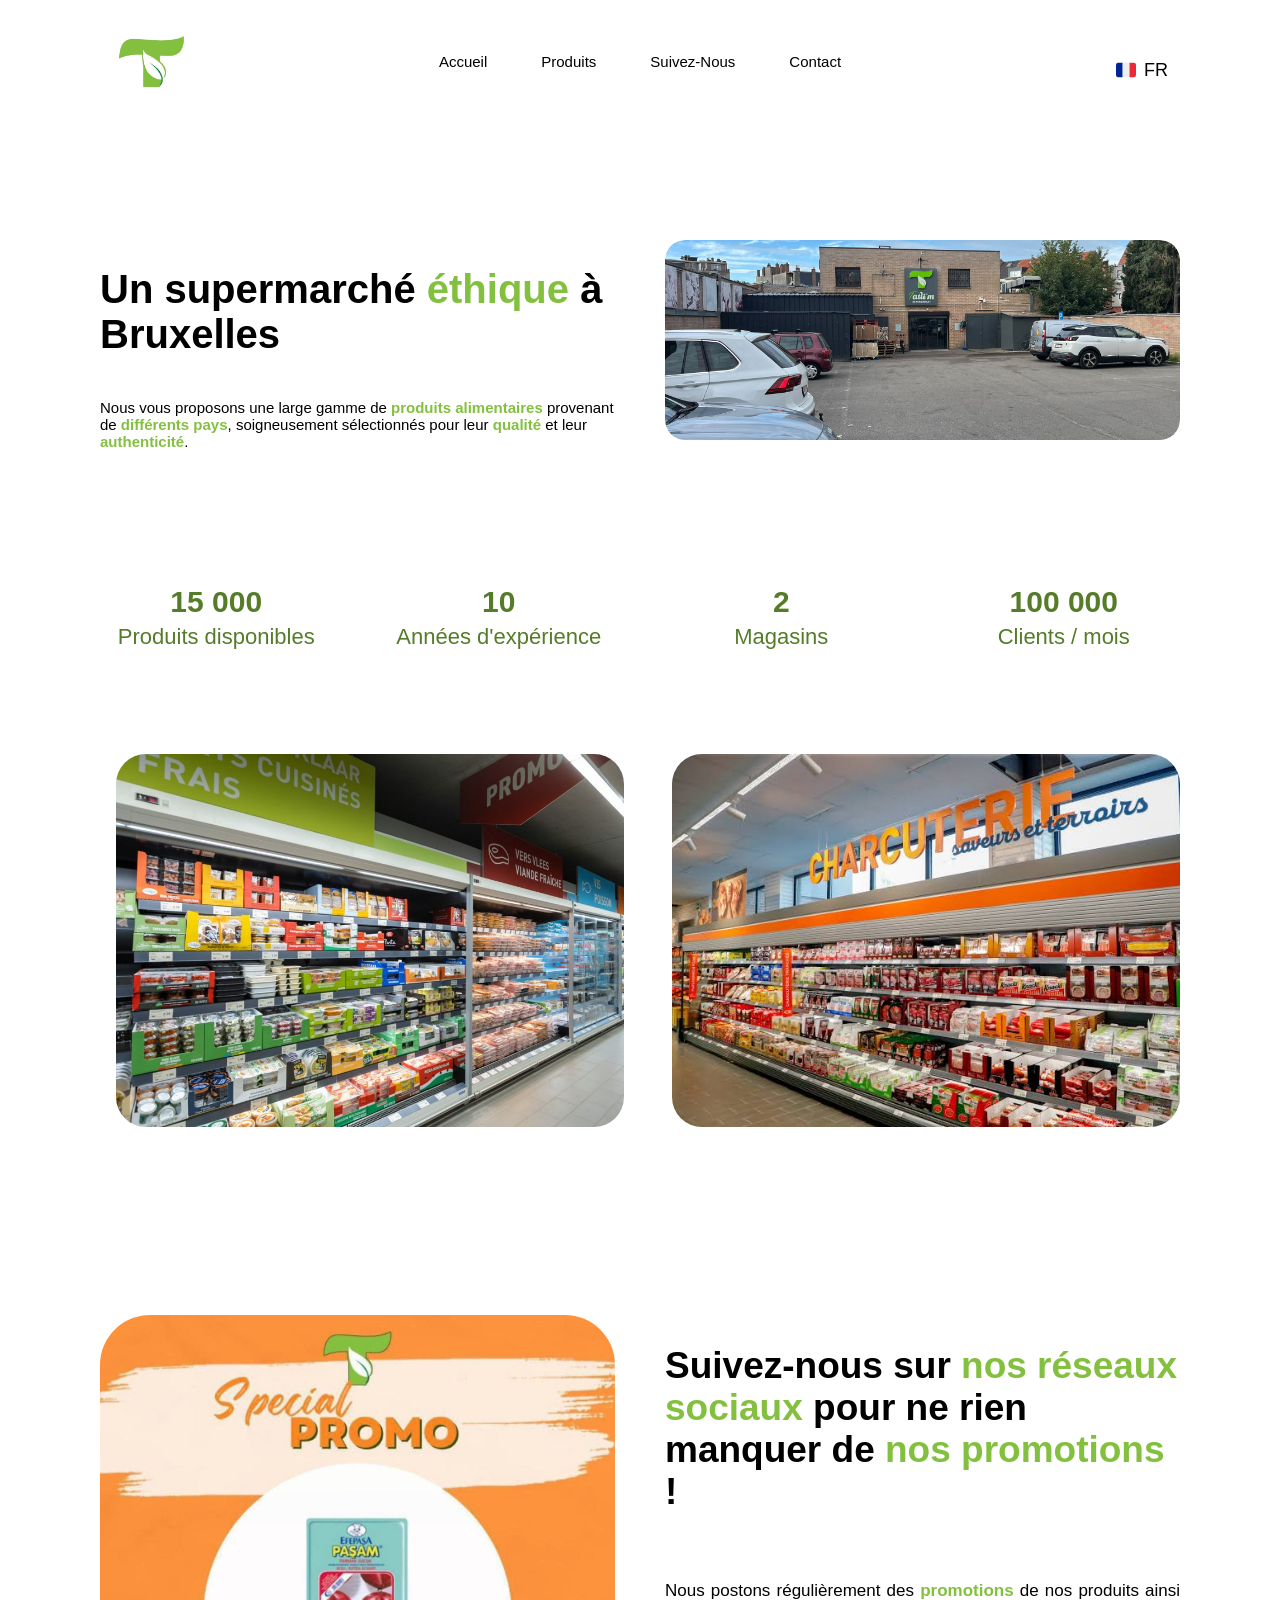
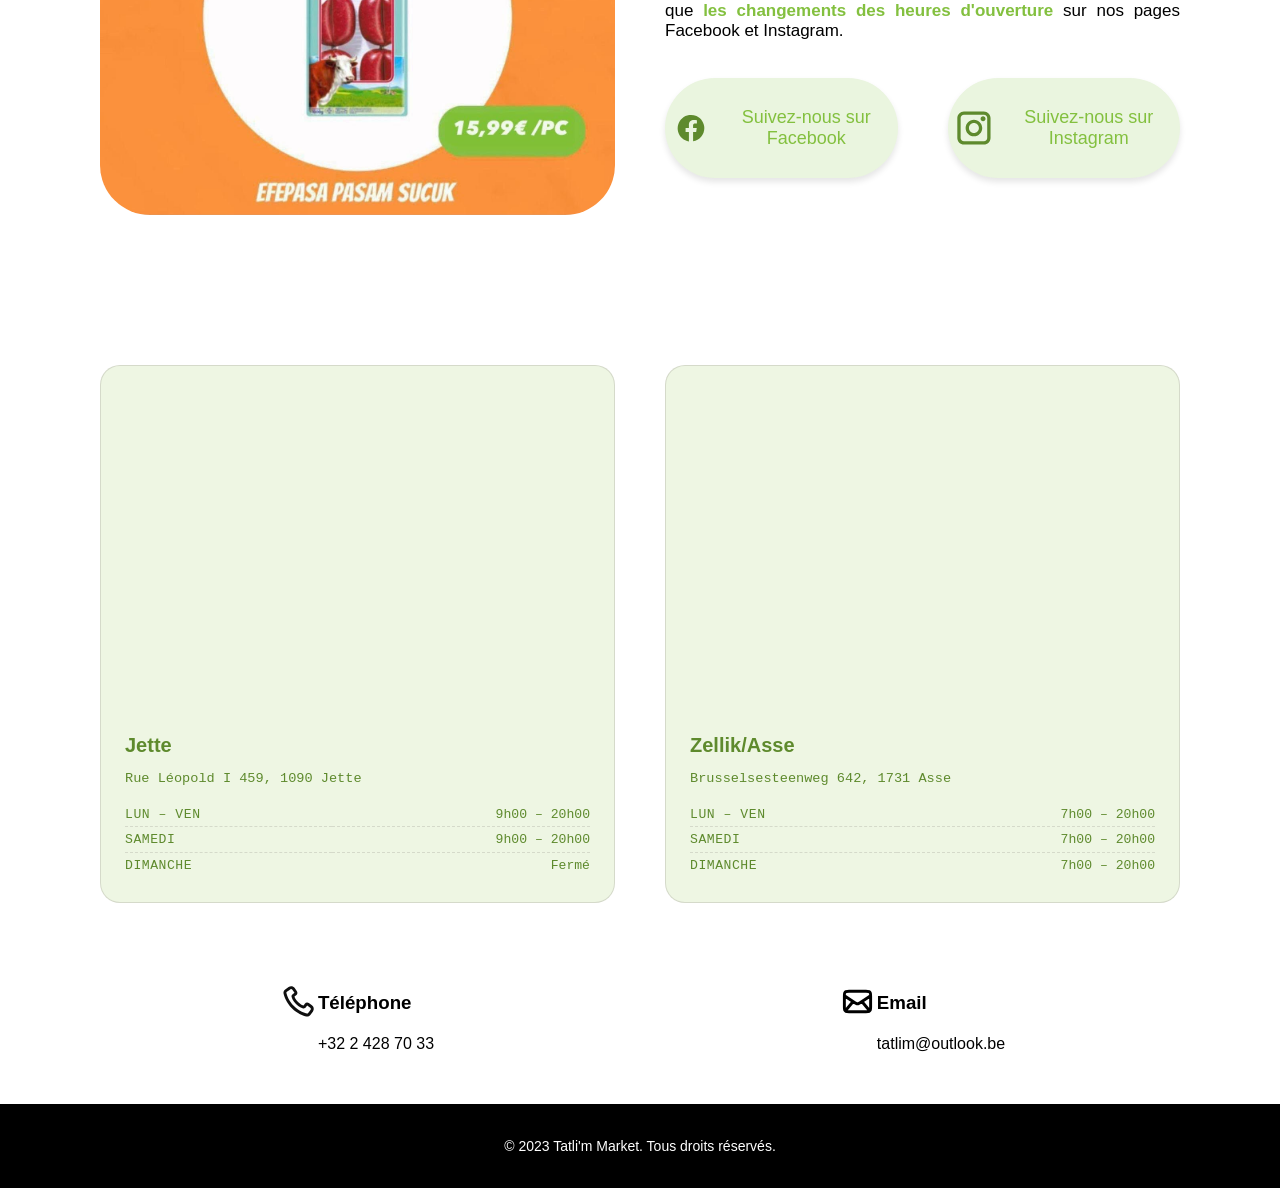
==== commit 1c6c1317: "avant modification carousel" ====
--- a/index.html
+++ b/index.html
@@ -112,7 +112,7 @@
             </div>
             <div class ="home_picture">
                 <div class="slides">
-                    <img src="Jette.png" alt="slide1">
+                    <img src="Tatlim Jette 3.png" alt="slide1">
                     <img src="Zellik.png" alt="slide2">
                 </div>  
             </div>
@@ -161,7 +161,6 @@
                 <div class="card"><img src="produit/product_nine.jpg" alt="product_nine"></div>
             </div>
         </div>
-
     </div>
 
     <div class="promotions">
--- a/style.css
+++ b/style.css
@@ -281,8 +281,6 @@
 
 .products_container {
     padding: 20px 50px;
-    /*background-color: #D3E9BA;*/
-    border-radius: 50px;
 }
 
 .carousel{
@@ -307,12 +305,12 @@
     content:'';
     height:1em;
     width:1em;
-    background-color:green;
+    background-color:#DCEDC8;
     border-radius:50%;
 }
 
 .card::scroll-marker:target-current{
-    background-color:red;
+    background-color: #83c03f;
 }
 
 .carousel::-webkit-scrollbar{
@@ -322,10 +320,10 @@
 .carousel::scroll-button(right), .carousel::scroll-button(left){
     content:'→';
     border:none;
-    background-color:green;
+    background-color:#83c03f;
     font-family:Consolas;
     font-size:3rem;
-    color:red;
+    color:white;
     height:60px;
     width:60px;
     border-radius:50%;
@@ -350,14 +348,12 @@
 
 .card{
     scroll-snap-align: start;
-    aspect-ratio: 5 /3;
-    width:1500px;
+    aspect-ratio: 4 /3;
     padding:1em;
     border-radius:1em;
     text-align:center;
     align-content:center;
-    flex : 0 0 40em;
-    /*flex:1;*/
+    flex : 0 0 47em;
 }
 
 .card img{
@@ -617,7 +613,7 @@
 
 @media screen and (width<=1550px) {
 
-    header,.home, .statistics, .promotions, .contact {
+    header,.home, .statistics, .promotions, .contact, .products, .contact-details {
         margin-left: 120px;
         margin-right: 120px;
     }
@@ -645,7 +641,7 @@
 @media screen and (width<=1400px) {
 
 
-    header,.home, .statistics, .promotions, .contact {
+    header,.home, .statistics, .promotions, .contact, .products {
         margin-left: 100px;
         margin-right: 100px;
     }
@@ -683,7 +679,7 @@
 
 @media screen and (width<=1300px) {
 
-    header,.home, .statistics, .promotions, .contact {
+    header,.home, .statistics, .promotions, .contact, .products, .contact-details {
         margin-left: 50px;
         margin-right: 50px;
     }
@@ -727,11 +723,15 @@
     .promotion_text p{
         font-size: 17px;
     }
+
+    .card{
+        flex:0 0 50%;
+   }
 }
 
 @media screen and (width<=1200px) {
 
-    header,.home, .statistics, .promotions, .contact {
+    header,.home, .statistics, .promotions, .contact, .products , .contact-details{
         margin-left: 40px;
         margin-right: 40px;
     }
@@ -762,7 +762,7 @@
 
 @media screen and (width<=1100px) {
 
-    header,.home, .statistics, .promotions, .contact {
+    header,.home, .statistics, .promotions, .contact, .products, .contact-details {
         margin-left: 30px;
         margin-right: 30px;
     }
@@ -818,11 +818,15 @@
         height: 70px;
         margin-right: 10px;
     }
+
+    .card{
+    flex:0 0 100%;
+   }
 }
 
 @media screen and (width<=1000px) {
 
-    header,.home, .statistics, .promotions, .contact {
+    header,.home, .statistics, .promotions, .contact, .products {
         margin-left: 10px;
         margin-right: 10px;
     }
@@ -861,7 +865,7 @@
 
 @media screen and (width<=900px) {
 
-    header,.home, .statistics, .promotions, .contact {
+    header,.home, .statistics, .promotions, .contact, .products, .contact-details {
         margin-left: 5px;
         margin-right: 5px;
     }
@@ -894,6 +898,10 @@
     .promotion_text p{
         font-size: 15px;
     }
+
+    .card{
+    flex:0 0 100%;
+   }
 }
 
 
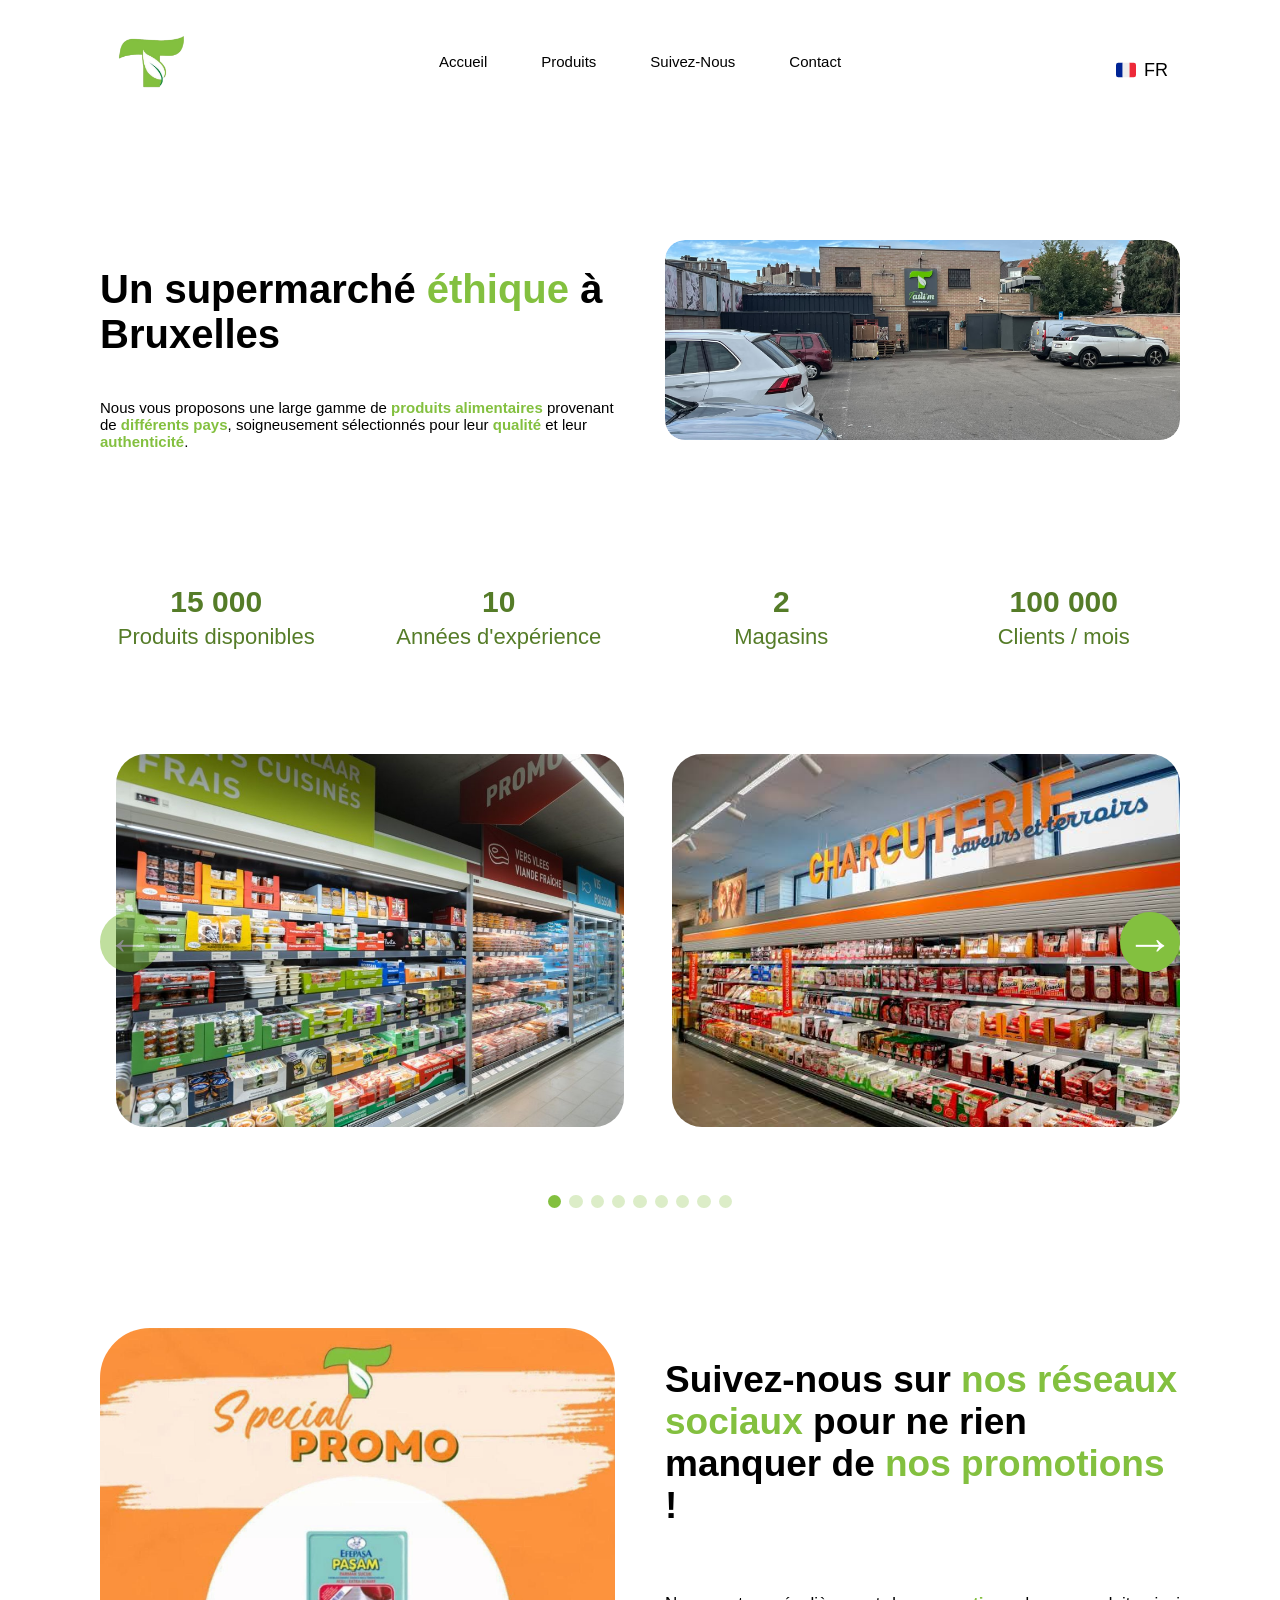
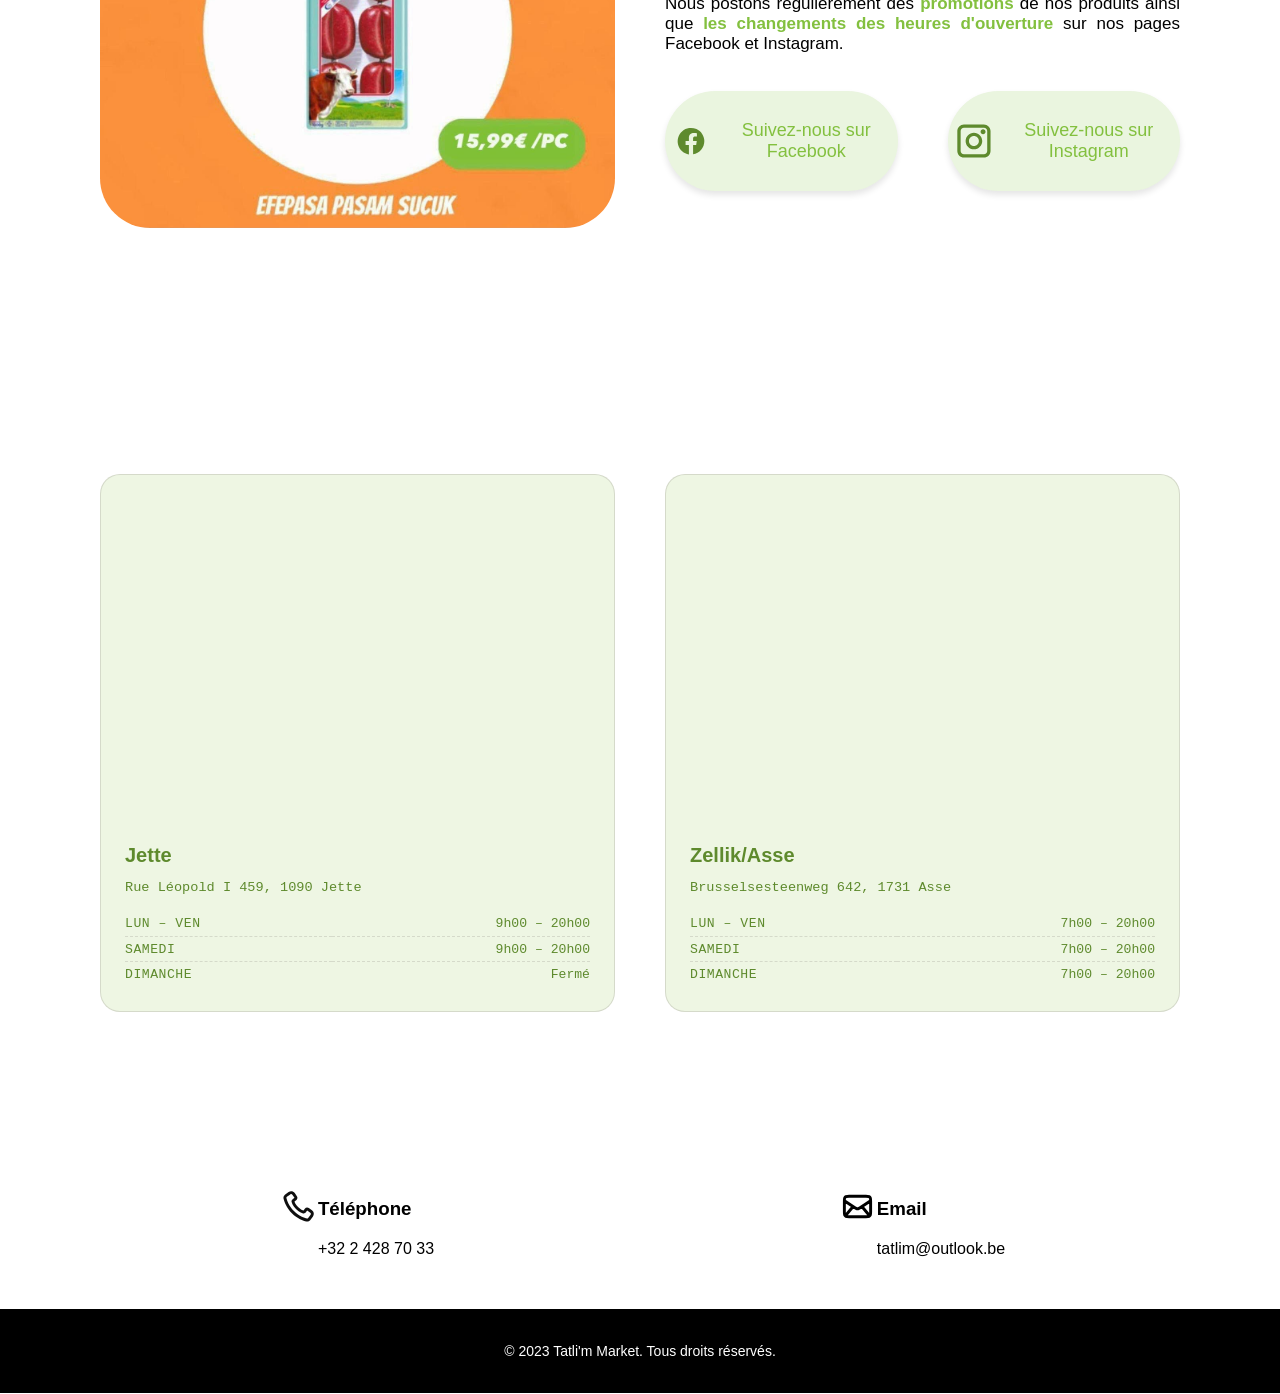
==== commit 12c15fd8: "carousel for responsive" ====
--- a/index.html
+++ b/index.html
@@ -69,13 +69,13 @@
     <header>
         <div class="header_container">
             <div class="logo_part">
-                <a href="#" class="logo"><img src="Logo sans titre transparent.png" alt="logo"></a>
+                <a href="#home" class="logo"><img src="Logo sans titre transparent.png" alt="logo"></a>
             </div>
             <div class="nav_part">
-                <a class="active" href="#">Accueil</a>
-                <a href="#">Produits</a>
-                <a href="#">Suivez-Nous</a>
-                <a href="#">Contact</a>
+                <a class="active" href="#home">Accueil</a>
+                <a href="#products">Produits</a>
+                <a href="#promotions">Suivez-Nous</a>
+                <a href="#contact">Contact</a>
             </div>
             <div class="header_actions">
                 <div class="language_part">
@@ -100,7 +100,7 @@
         </div>
     </header>
 
-    <div class="home">
+    <div class="home" id="home">
         <div class="home_container">
             <div class ="home_explaining">
                 <h1>
@@ -147,23 +147,38 @@
         </div>
     </div>
 
-    <div class = "products">
+    <div class = "products" id="products">
         <div class="products_container">
-            <div class = "carousel">
-                <div class="card"><img src="produit/produit_one.jpg" alt="product_one"></div>
-                <div class="card"><img src="produit/product_two.jpg" alt="product_two"></div>
-                <div class="card"><img src="produit/product_three.jpg" alt="product_three"></div>
-                <div class="card"><img src="produit/product_four.webp" alt="product_four"></div>
-                <div class="card"><img src="produit/product_five.webp" alt="product_five"></div>
-                <div class="card"><img src="produit/product_six.webp" alt="product_six"></div>
-                <div class="card"><img src="produit/product_seven.jpg" alt="product_seven"></div>
-                <div class="card"><img src="produit/product_eight.jpg" alt="product_eight"></div>
-                <div class="card"><img src="produit/product_nine.jpg" alt="product_nine"></div>
-            </div>
-        </div>
-    </div>
-
-    <div class="promotions">
+            <div class="carousel-wrapper">
+                <button class="carousel-button left" aria-label="Produit précédent">←</button>
+                <div class = "carousel">
+                    <div class="card"><img src="produit/produit_one.jpg" alt="product_one"></div>
+                    <div class="card"><img src="produit/product_two.jpg" alt="product_two"></div>
+                    <div class="card"><img src="produit/product_three.jpg" alt="product_three"></div>
+                    <div class="card"><img src="produit/product_four.webp" alt="product_four"></div>
+                    <div class="card"><img src="produit/product_five.webp" alt="product_five"></div>
+                    <div class="card"><img src="produit/product_six.webp" alt="product_six"></div>
+                    <div class="card"><img src="produit/product_seven.jpg" alt="product_seven"></div>
+                    <div class="card"><img src="produit/product_eight.jpg" alt="product_eight"></div>
+                    <div class="card"><img src="produit/product_nine.jpg" alt="product_nine"></div>
+                </div>
+                <button class="carousel-button right" aria-label="Produit suivant">→</button>
+            </div>
+            <div class="carousel-indicators">
+                <button class="indicator active" aria-label="Produit 1"></button>
+                <button class="indicator" aria-label="Produit 2"></button>
+                <button class="indicator" aria-label="Produit 3"></button>
+                <button class="indicator" aria-label="Produit 4"></button>
+                <button class="indicator" aria-label="Produit 5"></button>
+                <button class="indicator" aria-label="Produit 6"></button>
+                <button class="indicator" aria-label="Produit 7"></button>
+                <button class="indicator" aria-label="Produit 8"></button>
+                <button class="indicator" aria-label="Produit 9"></button>
+            </div>
+        </div>
+    </div>
+
+    <div class="promotions" id="promotions">
         <div class="promotions_container">
             <div class="promotion_picture">
                 <img id="imagePromotion" src="promotion/one.jpg" alt="promotion_one">
@@ -190,7 +205,7 @@
         </div>
     </div>
 
-    <div class="contact">
+    <div class="contact" id="contact">
         <div class="contact_container">
             <div class="store-card">
                 <iframe class="map-frame" loading="lazy" title="Carte du magasin Jette" src="https://www.google.com/maps/embed?pb=!1m18!1m12!1m3!1d5035.334099354842!2d4.325437758691405!3d50.87436340000001!2m3!1f0!2f0!3f0!3m2!1i1024!2i768!4f13.1!3m3!1m2!1s0x47c3c3c3fa81b0e9%3A0x2a81df68cfa00fa4!2sTatli'm%20Supermarket!5e0!3m2!1sfr!2sbe!4v1788186786232!5m2!1sfr!2sbe"></iframe>
@@ -289,6 +304,80 @@
         index = (index + 1) % images.length;
         image.src = images[index];
     }, 3000);
+
+    const carousel = document.querySelector('.carousel');
+const cards = document.querySelectorAll('.card');
+
+const prevButton = document.querySelector('.carousel-button.left');
+const nextButton = document.querySelector('.carousel-button.right');
+
+const indicators = document.querySelectorAll('.indicator');
+
+
+function updateCarousel() {
+
+    const scrollLeft = carousel.scrollLeft;
+    const cardWidth = cards[0].offsetWidth + 16;
+
+    const currentIndex = Math.round(scrollLeft / cardWidth);
+
+    indicators.forEach((indicator, index) => {
+        indicator.classList.toggle(
+            'active',
+            index === currentIndex
+        );
+    });
+
+    prevButton.disabled = currentIndex === 0;
+
+    nextButton.disabled = currentIndex === cards.length - 1;
+}
+
+
+nextButton.addEventListener('click', () => {
+
+    const currentIndex =
+        Math.round(carousel.scrollLeft / (cards[0].offsetWidth + 16));
+
+    cards[currentIndex + 1]?.scrollIntoView({
+        behavior: 'smooth',
+        block: 'nearest',
+        inline: 'start'
+    });
+});
+
+
+prevButton.addEventListener('click', () => {
+
+    const currentIndex =
+        Math.round(carousel.scrollLeft / (cards[0].offsetWidth + 16));
+
+    cards[currentIndex - 1]?.scrollIntoView({
+        behavior: 'smooth',
+        block: 'nearest',
+        inline: 'start'
+    });
+});
+
+
+indicators.forEach((indicator, index) => {
+
+    indicator.addEventListener('click', () => {
+
+        cards[index].scrollIntoView({
+            behavior: 'smooth',
+            block: 'nearest',
+            inline: 'start'
+        });
+
+    });
+
+});
+
+
+carousel.addEventListener('scroll', updateCarousel);
+
+updateCarousel();
 </script>
 </html>
 
--- a/style.css
+++ b/style.css
@@ -283,6 +283,10 @@
     padding: 20px 50px;
 }
 
+.carousel-wrapper {
+    position: relative;
+}
+
 .carousel{
     display: flex;
     gap:1em;
@@ -295,56 +299,68 @@
     scroll-marker-group:after;
 }
 
-.carousel::scroll-marker-group{
-    display:flex;
-    justify-content: center;
-    gap:.5em;
-}
-
-.card::scroll-marker{
-    content:'';
-    height:1em;
-    width:1em;
-    background-color:#DCEDC8;
-    border-radius:50%;
-}
-
-.card::scroll-marker:target-current{
-    background-color: #83c03f;
-}
-
 .carousel::-webkit-scrollbar{
     display:none;
 }
 
-.carousel::scroll-button(right), .carousel::scroll-button(left){
-    content:'→';
-    border:none;
-    background-color:#83c03f;
-    font-family:Consolas;
-    font-size:3rem;
-    color:white;
-    height:60px;
-    width:60px;
-    border-radius:50%;
-    padding-bottom:.1em;
-    cursor:pointer;
-    position:fixed;
-    position-anchor: --carousel;
-    position-area : right center;
-    translate:-50%;
-}
-
-.carousel::scroll-button(left){
-    content:'←';
-    position-area : left center;
-    translate:50%;
-}
-
-.carousel::scroll-button(right):disabled, .carousel::scroll-button(left):disabled{
-    opacity:.5;
-    cursor:auto
-}
+.carousel-button {
+    position: absolute;
+    top: 50%;
+    transform: translateY(-50%);
+
+    z-index: 10;
+
+    border: none;
+    background-color: #83c03f;
+    color: white;
+
+    font-family: Consolas;
+    font-size: 3rem;
+
+    height: 60px;
+    width: 60px;
+
+    border-radius: 50%;
+
+    cursor: pointer;
+}
+
+.carousel-button.left {
+    left: 0;
+}
+
+.carousel-button.right {
+    right: 0;
+}
+
+.carousel-button:disabled {
+    opacity: 0.5;
+    cursor: default;
+}
+
+.carousel-indicators {
+    display: flex;
+    justify-content: center;
+    gap: 0.5em;
+}
+
+.indicator {
+    height: 1em;
+    width: 1em;
+
+    border: none;
+    padding: 0;
+
+    background-color: #DCEDC8;
+    border-radius: 50%;
+
+    cursor: pointer;
+}
+
+.indicator.active {
+    background-color: #83c03f;
+}
+
 
 .card{
     scroll-snap-align: start;
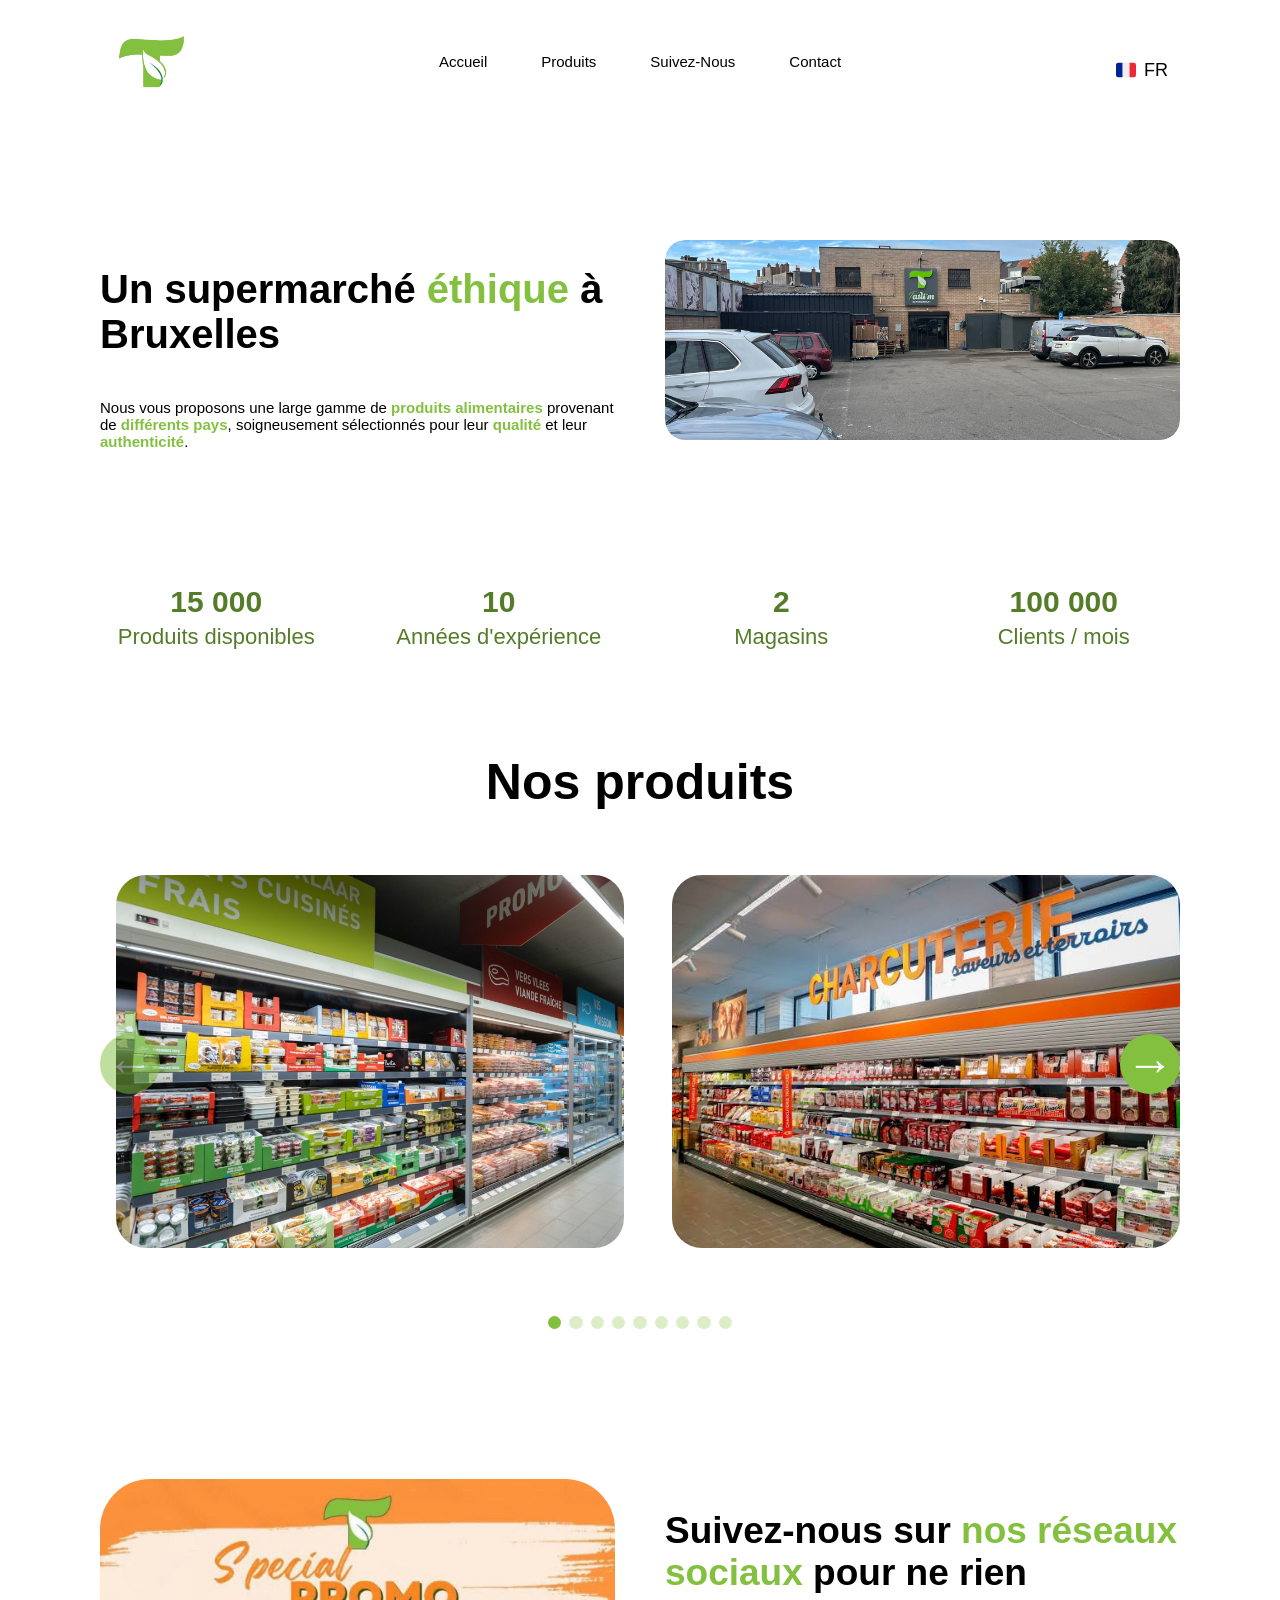
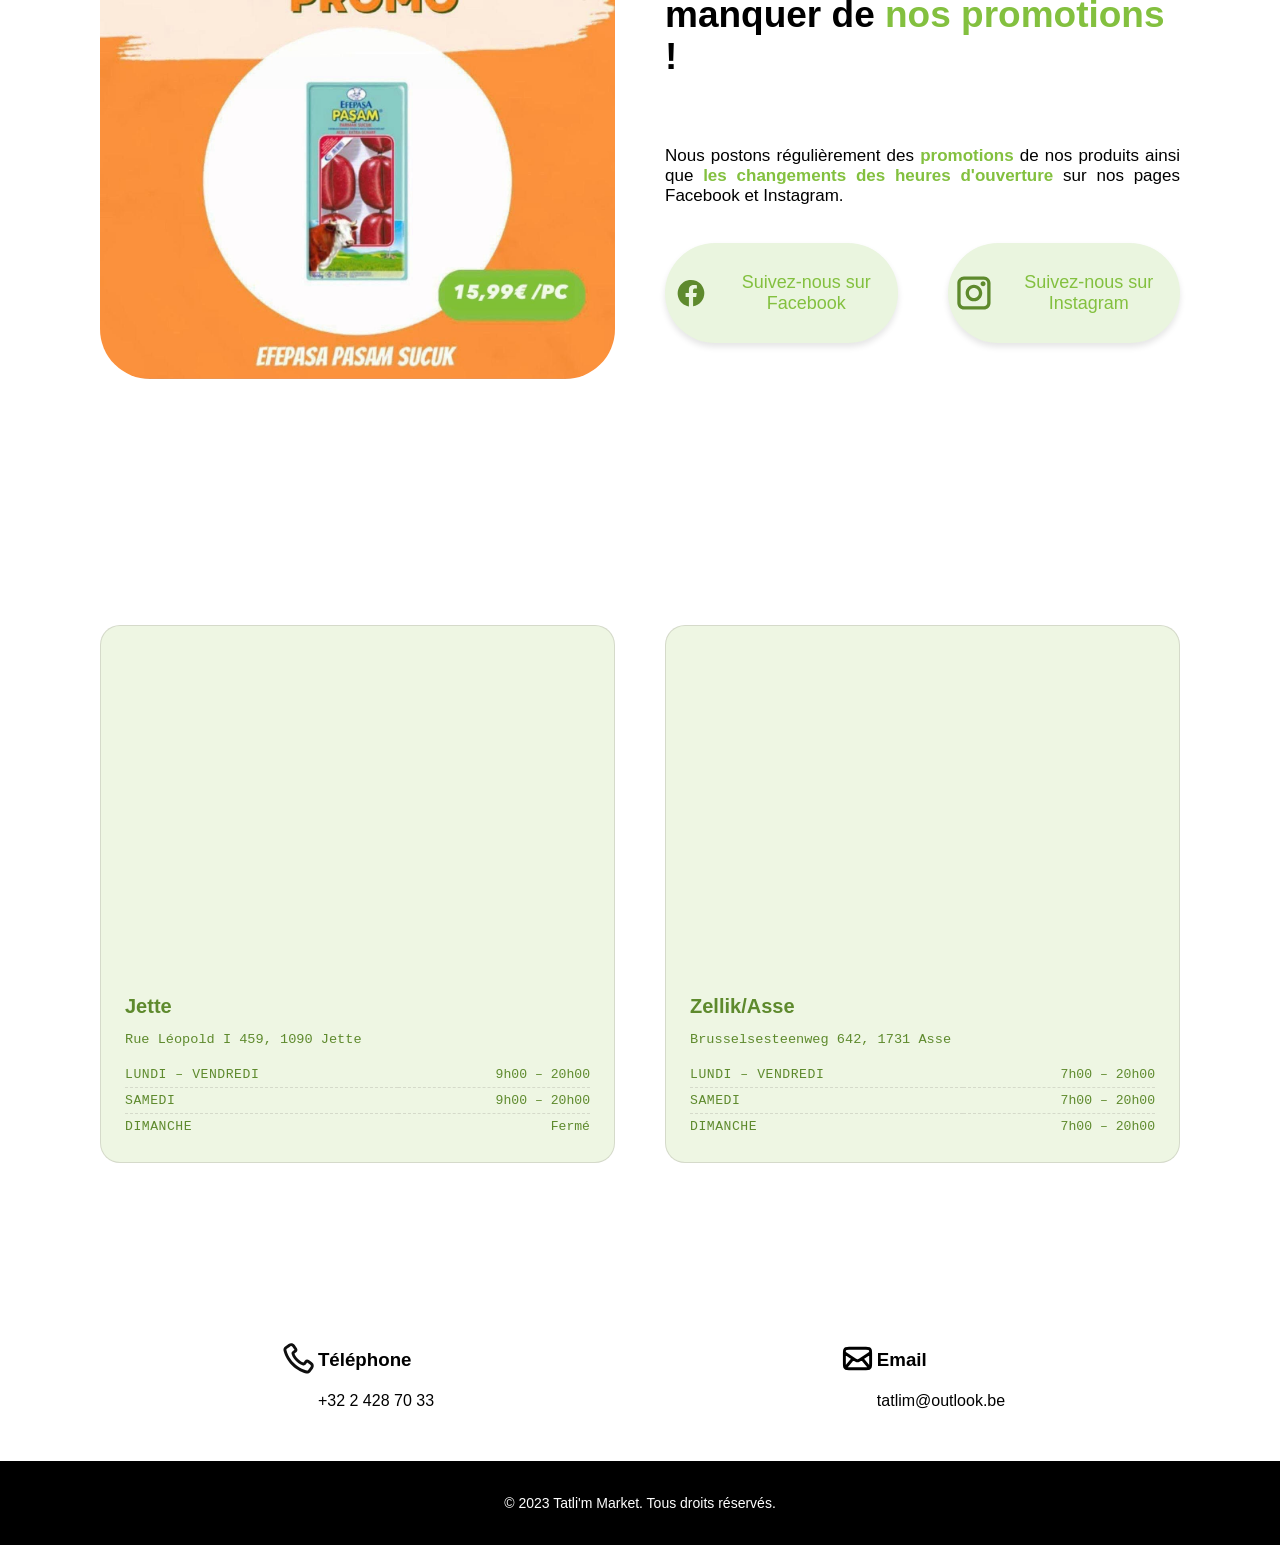
==== commit d716f498: "changing language done" ====
--- a/index.html
+++ b/index.html
@@ -13,18 +13,108 @@
     function switchToFrench(){
         document.getElementById("languageOfTheWebsite").textContent = "FR"
         document.getElementById("flagLanguageWebsite").src = "flag-for-flag-france-svgrepo-com.svg"
+        document.getElementById("lg_accueil").textContent = "Accueil"
+        document.getElementById("lg_produits").textContent = "Produits"
+        document.getElementById("lg_promotions").textContent = "Suivez-Nous"
+        document.getElementById("lg_contact").textContent = "Contact"
+        document.getElementById("lg_titresupermarche").innerHTML = "Un supermarché <span>éthique</span> à Bruxelles"
+        document.getElementById("lg_descriptionsupermarche").innerHTML = "Nous vous proposons une large gamme de <span>produits alimentaires</span> provenant de <span>différents pays</span>, soigneusement sélectionnés pour leur <span>qualité</span> et leur <span>authenticité</span>."
+        document.getElementById("lg_produitsdisponibles").textContent = "Produits disponibles"
+        document.getElementById("lg_anneesexperience").textContent = "Années d'expérience"
+        document.getElementById("lg_magasins").textContent = "Magasins"
+        document.getElementById("lg_clientsmois").textContent = "Clients / mois"
+        document.getElementById("lg_produitstitle").textContent = "Nos produits"
+        document.getElementById("lg_promotiontitle").innerHTML = "Suivez-nous sur <span>nos réseaux sociaux</span> pour ne rien manquer de <span>nos promotions</span> !"
+        document.getElementById("lg_promotiondescription").innerHTML = "Nous postons régulièrement des <span>promotions</span> de nos produits ainsi que <span>les changements des heures d'ouverture</span> sur nos pages Facebook et Instagram."
+        document.getElementById("lg_facebook").textContent = "Suivez-nous sur Facebook"
+        document.getElementById("lg_instagram").textContent = "Suivez-nous sur Instagram"
+        document.getElementById("lg_jette_lundivendredi").textContent = "Lundi – Vendredi"
+        document.getElementById("lg_jette_samedi").textContent = "Samedi"
+        document.getElementById("lg_jette_dimanche").textContent = "Dimanche"
+        document.getElementById("lg_zellik_lundivendredi").textContent = "Lundi – Vendredi"
+        document.getElementById("lg_zellik_samedi").textContent = "Samedi"
+        document.getElementById("lg_zellik_dimanche").textContent = "Dimanche"
+        document.getElementById("lg_jette_heure_lundivendredi").textContent = "9h00 – 20h00"
+        document.getElementById("lg_jette_heure_samedi").textContent = "9h00 – 20h00"
+        document.getElementById("lg_jette_heure_dimanche").textContent = "Fermé"
+        document.getElementById("lg_zellik_heure_lundivendredi").textContent = "7h00 – 20h00"
+        document.getElementById("lg_zellik_heure_samedi").textContent = "7h00 – 20h00"
+        document.getElementById("lg_zellik_heure_dimanche").textContent = "7h00 – 20h00"
+        document.getElementById("lg_téléphone").textContent = "Téléphone"
+        document.getElementById("lg_email").textContent = "Email"
+        document.getElementById("lg_footer").textContent = "© 2023 Tatli'm Market. Tous droits réservés."
         closeLanguageMenu();
     };
 
     function switchToEnglish(){
         document.getElementById("languageOfTheWebsite").textContent = "EN"
         document.getElementById("flagLanguageWebsite").src = "flag-for-flag-united-kingdom-svgrepo-com.svg"
+        document.getElementById("lg_accueil").textContent = "Home"
+        document.getElementById("lg_produits").textContent = "Products"
+        document.getElementById("lg_promotions").textContent = "Follow Us"
+        document.getElementById("lg_contact").textContent = "Contact"
+        document.getElementById("lg_titresupermarche").innerHTML = "An <span>ethical</span> supermarket in Brussels"
+        document.getElementById("lg_descriptionsupermarche").innerHTML = "We offer a wide range of <span>food products</span> from <span>different countries</span>, carefully selected for their <span>quality</span> and <span>authenticity</span>."
+        document.getElementById("lg_produitsdisponibles").textContent = "Products available"
+        document.getElementById("lg_anneesexperience").textContent = "Years of experience"
+        document.getElementById("lg_magasins").textContent = "Stores"
+        document.getElementById("lg_clientsmois").textContent = "Customers / month"
+        document.getElementById("lg_produitstitle").textContent = "Our products"
+        document.getElementById("lg_promotiontitle").innerHTML = "Follow us on <span>our social media</span> to never miss <span>our promotions</span> !"
+        document.getElementById("lg_promotiondescription").innerHTML = "We regularly post <span>promotions</span> for our products as well as <span>opening hours changes</span> on our Facebook and Instagram pages."
+        document.getElementById("lg_facebook").textContent = "Follow us on Facebook"
+        document.getElementById("lg_instagram").textContent = "Follow us on Instagram"
+        document.getElementById("lg_jette_lundivendredi").textContent = "Monday – Friday"
+        document.getElementById("lg_jette_samedi").textContent = "Saturday"
+        document.getElementById("lg_jette_dimanche").textContent = "Sunday"
+        document.getElementById("lg_zellik_lundivendredi").textContent = "Monday – Friday"
+        document.getElementById("lg_zellik_samedi").textContent = "Saturday"
+        document.getElementById("lg_zellik_dimanche").textContent = "Sunday"
+        document.getElementById("lg_jette_heure_lundivendredi").textContent = "9:00 – 20:00"
+        document.getElementById("lg_jette_heure_samedi").textContent = "9:00 – 20:00"
+        document.getElementById("lg_jette_heure_dimanche").textContent = "Closed"
+        document.getElementById("lg_zellik_heure_lundivendredi").textContent = "7:00 – 20:00"
+        document.getElementById("lg_zellik_heure_samedi").textContent = "7:00 – 20:00"
+        document.getElementById("lg_zellik_heure_dimanche").textContent = "7:00 – 20:00"
+        document.getElementById("lg_téléphone").textContent = "Phone"
+        document.getElementById("lg_email").textContent = "Email"
+        document.getElementById("lg_footer").textContent = "© 2023 Tatli'm Market. All rights reserved."
         closeLanguageMenu();
     };
 
     function switchToDutch(){
         document.getElementById("languageOfTheWebsite").textContent = "NL"
         document.getElementById("flagLanguageWebsite").src = "flag-for-flag-netherlands-svgrepo-com.svg"
+        document.getElementById("lg_accueil").textContent = "Home"
+        document.getElementById("lg_produits").textContent = "Producten"
+        document.getElementById("lg_promotions").textContent = "Volg ons"
+        document.getElementById("lg_contact").textContent = "Contact"
+        document.getElementById("lg_titresupermarche").innerHTML = "Een <span>ethische</span> supermarkt in Brussel"
+        document.getElementById("lg_descriptionsupermarche").innerHTML = "Wij bieden een breed scala aan <span>voedingsmiddelen</span> uit <span>verschillende landen</span>, zorgvuldig geselecteerd op basis van hun <span>kwaliteit</span> en <span>authenticiteit</span>."
+        document.getElementById("lg_produitsdisponibles").textContent = "Producten beschikbaar"
+        document.getElementById("lg_anneesexperience").textContent = "Jaren van ervaring"
+        document.getElementById("lg_magasins").textContent = "Winkels"
+        document.getElementById("lg_clientsmois").textContent = "Klanten / maand"
+        document.getElementById("lg_produitstitle").textContent = "Onze producten"
+        document.getElementById("lg_promotiontitle").innerHTML = "Volg ons op <span>onze sociale media</span> om nooit <span>onze promoties</span> te missen !"
+        document.getElementById("lg_promotiondescription").innerHTML = "We plaatsen regelmatig <span>promoties</span> voor onze producten en <span>wijzigingen in de openingstijden</span> op onze Facebook- en Instagrampagina's."
+        document.getElementById("lg_facebook").textContent = "Volg ons op Facebook"
+        document.getElementById("lg_instagram").textContent = "Volg ons op Instagram"
+        document.getElementById("lg_jette_lundivendredi").textContent = "Mandag – Vrijdag"
+        document.getElementById("lg_jette_samedi").textContent = "Zaterdag"
+        document.getElementById("lg_jette_dimanche").textContent = "Zondag"
+        document.getElementById("lg_zellik_lundivendredi").textContent = "Mandag – Vrijdag"
+        document.getElementById("lg_zellik_samedi").textContent = "Zaterdag"
+        document.getElementById("lg_zellik_dimanche").textContent = "Zondag"
+        document.getElementById("lg_jette_heure_lundivendredi").textContent = "9:00 – 20:00"
+        document.getElementById("lg_jette_heure_samedi").textContent = "9:00 – 20:00"
+        document.getElementById("lg_jette_heure_dimanche").textContent = "Gesloten"
+        document.getElementById("lg_zellik_heure_lundivendredi").textContent = "7:00 – 20:00"
+        document.getElementById("lg_zellik_heure_samedi").textContent = "7:00 – 20:00"
+        document.getElementById("lg_zellik_heure_dimanche").textContent = "7:00 – 20:00"
+        document.getElementById("lg_téléphone").textContent = "Telefoon"
+        document.getElementById("lg_email").textContent = "Email"
+        document.getElementById("lg_footer").textContent = "© 2023 Tatli'm Market. Alle rechten voorbehouden."
         closeLanguageMenu();
     };
 
@@ -72,10 +162,10 @@
                 <a href="#home" class="logo"><img src="Logo sans titre transparent.png" alt="logo"></a>
             </div>
             <div class="nav_part">
-                <a class="active" href="#home">Accueil</a>
-                <a href="#products">Produits</a>
-                <a href="#promotions">Suivez-Nous</a>
-                <a href="#contact">Contact</a>
+                <a class="active" href="#home" id="lg_accueil">Accueil</a>
+                <a href="#products" id="lg_produits">Produits</a>
+                <a href="#promotions" id="lg_promotions">Suivez-Nous</a>
+                <a href="#contact" id="lg_contact">Contact</a>
             </div>
             <div class="header_actions">
                 <div class="language_part">
@@ -103,10 +193,10 @@
     <div class="home" id="home">
         <div class="home_container">
             <div class ="home_explaining">
-                <h1>
+                <h1 id="lg_titresupermarche">
                     Un supermarché <span>éthique</span> à Bruxelles
                 </h1>
-                <p>
+                <p id="lg_descriptionsupermarche">
                     Nous vous proposons une large gamme de <span>produits alimentaires</span> provenant de <span>différents pays</span>, soigneusement sélectionnés pour leur <span>qualité</span> et leur <span>authenticité</span>.
                 </p>
             </div>
@@ -122,33 +212,27 @@
     <div class="statistics">
         <div class="statistics_container">
             <div class="statistics_item">
-                <!---<img src="retail-store.png" alt="raillons" width="50px" height="50px" />-->
-                <!---
-                <svg height="50px" width="50px" version="1.1" id="_x32_" xmlns="http://www.w3.org/2000/svg" xmlns:xlink="http://www.w3.org/1999/xlink" viewBox="0 0 512.00 512.00" xml:space="preserve" fill="#000000"><g id="SVGRepo_bgCarrier" stroke-width="0"></g><g id="SVGRepo_tracerCarrier" stroke-linecap="round" stroke-linejoin="round"></g><g id="SVGRepo_iconCarrier"> <style type="text/css"> .st0{fill:#000000;} </style> <g> <path class="st0" d="M512,182.161c0-12.088-4.164-23.909-11.996-33.389c-9.964-12.046-24.792-19.027-40.42-19.027H349.003 c-2.382-8.597-7.88-15.895-15.245-20.56l-0.133-66.82l-0.017-0.124c-0.283-13.546-7.797-25.892-19.71-32.323 c-5.582-3.016-11.763-4.532-17.895-4.532c-6.697,0-13.429,1.832-19.377,5.423l-0.016-0.025l-65.146,37.538l-0.216,0.15 c-15.696,9.78-25.725,26.492-27.041,44.919l-0.033,0.624v35.764c-20.844,0.1-40.904,7.864-56.366,21.826l-108.732,98.21 C6.732,260.969,0,276.639,0,292.726c0,5.839,0.883,11.763,2.732,17.511L54.499,472.9c6.381,20.077,25.008,33.714,46.085,33.714 h230.092c25.208,0,49.45-9.706,67.711-27.083l66.995-63.813c8.714-8.314,14.628-19.11,16.911-30.939l0.066-0.383l28.841-193.054 h-0.033C511.701,188.3,512,185.227,512,182.161z M218.996,95.539c0.6-7.164,4.515-13.628,10.597-17.477l64.696-37.288l0.266-0.159 c0.45-0.275,0.916-0.425,1.449-0.425c0.45,0,0.883,0.101,1.316,0.351h0.017c0.883,0.483,1.433,1.399,1.466,2.365l0.149,64.404 c-9.014,4.44-15.861,12.571-18.577,22.435h-36.105v34.813h215.313c2.632,0,5.198,0.592,7.514,1.683l-93.636,86.863 c-9.964,9.03-22.959,14.012-36.388,14.012h-92.07c-2.749-14.778-12.696-26.991-26.075-32.93L218.996,95.539z M151.134,177.438 c9.064-8.188,20.826-12.721,33.022-12.862l-0.033,68.902c-14.245,5.616-24.925,18.244-27.791,33.639H51.85L151.134,177.438z M48.901,340.56l-13.013-40.87c-0.666-2.15-0.999-4.298-1.016-6.464h64.629l5.998,47.334H48.901z M55.832,362.311h52.417 l5.348,42.378H69.328L55.832,362.311z M100.584,471.809c-5.898,0-11.13-3.84-12.912-9.456l-11.43-35.888h40.104l5.732,45.344 H100.584z M188.922,471.809h-44.918l-5.732-45.344h50.65V471.809z M188.922,404.689h-53.399l-5.348-42.378h58.747V404.689z M188.922,340.56h-61.497l-5.998-47.334h67.494V340.56z M198.802,277.28c-6.615,0-11.98-5.381-11.98-11.971 c0-6.623,5.365-11.971,11.98-11.971c6.597,0,11.962,5.348,11.962,11.971C210.765,271.899,205.4,277.28,198.802,277.28z M265.564,471.809h-54.882v-45.344h56.015L265.564,471.809z M267.246,404.689h-56.564v-42.378h57.631L267.246,404.689z M268.846,340.56h-58.164v-47.334h59.364L268.846,340.56z M336.541,471.517c-1.949,0.176-3.916,0.292-5.864,0.292h-43.352 l1.133-45.344h50.666L336.541,471.517z M340.373,404.689h-51.367l1.066-42.378h52.733L340.373,404.689z M344.055,340.56h-53.432 l1.182-47.334h45.27c3.282,0,6.514-0.276,9.747-0.658L344.055,340.56z M399.288,430.598l-24.909,23.716 c-3.416,3.25-7.198,6.041-11.196,8.44l2.449-42.52l36.538-29.357L399.288,430.598z M404.336,361.22l-37.005,29.732l2.315-40.445 l37.655-30.274L404.336,361.22z M409.451,290.593l-38.122,30.64l2.1-36.738c6.298-3.191,12.212-7.19,17.528-11.996l21.243-19.71 L409.451,290.593z M448.055,378.322c-0.917,4.657-3.249,8.906-6.682,12.204l-18.66,17.744l2.616-36.022l26.874-21.592 L448.055,378.322z M456.935,318.966l-29.44,23.643l2.966-40.995l33.022-26.516L456.935,318.966z M468.214,243.366l-35.588,28.616 l2.966-40.886l40.004-37.122L468.214,243.366z"></path> </g> </g></svg>
-                -->
                 <h2>15 000</h2>
-                <p>Produits disponibles</p>
+                <p id="lg_produitsdisponibles">Produits disponibles</p>
             </div>
             <div class="statistics_item">
-                <!---<svg width="50px" height="50px" viewBox="0 0 24 24" fill="none" xmlns="http://www.w3.org/2000/svg"><g id="SVGRepo_bgCarrier" stroke-width="0"></g><g id="SVGRepo_tracerCarrier" stroke-linecap="round" stroke-linejoin="round"></g><g id="SVGRepo_iconCarrier"> <path d="M3 9H21M9 15L11 17L15 13M7 3V5M17 3V5M6.2 21H17.8C18.9201 21 19.4802 21 19.908 20.782C20.2843 20.5903 20.5903 20.2843 20.782 19.908C21 19.4802 21 18.9201 21 17.8V8.2C21 7.07989 21 6.51984 20.782 6.09202C20.5903 5.71569 20.2843 5.40973 19.908 5.21799C19.4802 5 18.9201 5 17.8 5H6.2C5.0799 5 4.51984 5 4.09202 5.21799C3.71569 5.40973 3.40973 5.71569 3.21799 6.09202C3 6.51984 3 7.07989 3 8.2V17.8C3 18.9201 3 19.4802 3.21799 19.908C3.40973 20.2843 3.71569 20.5903 4.09202 20.782C4.51984 21 5.07989 21 6.2 21Z" stroke="#000000" stroke-width="2" stroke-linecap="round" stroke-linejoin="round"></path> </g></svg>
-            --><h2>10</h2>
-                <p>Années d'expérience</p>
+                <h2>10</h2>
+                <p id="lg_anneesexperience">Années d'expérience</p>
             </div>
             <div class="statistics_item">
-                <!--<svg fill="#000000" height="50px" width="50px" version="1.1" id="Layer_1" xmlns="http://www.w3.org/2000/svg" xmlns:xlink="http://www.w3.org/1999/xlink" viewBox="0 0 512 512" xml:space="preserve" stroke="#000000" stroke-width="10.24"><g id="SVGRepo_bgCarrier" stroke-width="0"></g><g id="SVGRepo_tracerCarrier" stroke-linecap="round" stroke-linejoin="round"></g><g id="SVGRepo_iconCarrier"> <g> <g> <g> <path d="M509.291,150.76l-0.001-0.001l-74.024-74.024c-1.735-1.736-4.089-2.711-6.542-2.711h-185.06 c-5.11,0-9.253,4.142-9.253,9.253c0,5.111,4.143,9.253,9.253,9.253h181.228l55.518,55.518H31.591L87.109,92.53h107.204 c5.11,0,9.253-4.142,9.253-9.253c0-5.111-4.143-9.253-9.253-9.253H83.277c-2.454,0-4.808,0.975-6.542,2.709L2.711,150.757 l-0.001,0.001C1.035,152.434,0,154.746,0,157.301v37.012c0,14.796,4.559,28.544,12.337,39.925v194.485 c0,5.111,4.143,9.253,9.253,9.253h61.687c5.11,0,9.253-4.142,9.253-9.253s-4.143-9.253-9.253-9.253H30.843V252.794 c11.414,7.852,25.225,12.459,40.096,12.459c26.396,0,49.47-14.49,61.687-35.935c12.216,21.445,35.291,35.935,61.687,35.935 c26.396,0,49.47-14.49,61.687-35.935c12.216,21.445,35.291,35.935,61.687,35.935s49.47-14.49,61.687-35.935 c12.216,21.445,35.291,35.935,61.687,35.935c14.871,0,28.682-4.608,40.096-12.459V419.47h-30.843V293.012 c0-5.111-4.143-9.253-9.253-9.253H293.012c-5.11,0-9.253,4.142-9.253,9.253V419.47h-52.434c-5.11,0-9.253,4.142-9.253,9.253 s4.143,9.253,9.253,9.253H490.41c5.11,0,9.253-4.142,9.253-9.253V234.238C507.441,222.857,512,209.109,512,194.313v-37.012 C512,154.746,510.965,152.434,509.291,150.76z M357.783,419.47h-55.518V302.265h55.518V419.47z M431.807,419.47h-55.518V302.265 h55.518V419.47z M493.494,194.313c0,28.913-23.521,52.434-52.434,52.434s-52.434-23.521-52.434-52.434 c0-5.111-4.143-9.253-9.253-9.253c-5.11,0-9.253,4.142-9.253,9.253c0,28.913-23.521,52.434-52.434,52.434 c-28.913,0-52.434-23.521-52.434-52.434c0-5.111-4.143-9.253-9.253-9.253s-9.253,4.142-9.253,9.253 c0,28.913-23.521,52.434-52.434,52.434c-28.913,0-52.434-23.521-52.434-52.434c0-5.111-4.143-9.253-9.253-9.253 c-5.11,0-9.253,4.142-9.253,9.253c0,28.913-23.521,52.434-52.434,52.434s-52.434-23.521-52.434-52.434v-27.759h474.988V194.313z"></path> <path d="M126.458,407.133c-8.504,0-15.422,6.918-15.422,15.422c0,8.504,6.918,15.422,15.422,15.422s15.422-6.918,15.422-15.422 C141.88,414.05,134.962,407.133,126.458,407.133z"></path> <path d="M188.145,407.133c-8.504,0-15.422,6.918-15.422,15.422c0,8.504,6.918,15.422,15.422,15.422s15.422-6.918,15.422-15.422 C203.566,414.05,196.649,407.133,188.145,407.133z"></path> <path d="M226.282,336.668c-1.753-2.245-4.444-3.559-7.294-3.559h-86.361c-5.11,0-9.253,4.142-9.253,9.253 s4.143,9.253,9.253,9.253h74.51l-7.711,30.843h-83.889l-10.849-54.249c-0.865-4.326-4.662-7.438-9.073-7.438H70.94 c-5.11,0-9.253,4.142-9.253,9.253s4.143,9.253,9.253,9.253h17.09l10.849,54.249c0.865,4.325,4.662,7.438,9.073,7.438h98.699 c4.245,0,7.946-2.889,8.977-7.009l12.337-49.349C228.656,341.841,228.035,338.913,226.282,336.668z"></path> </g> </g> </g> </g></svg>                
-            --><h2>2</h2>
-                <p>Magasins</p>
+                <h2>2</h2>
+                <p id="lg_magasins">Magasins</p>
             </div>
             <div class="statistics_item">
-                <!--<svg fill="#000000" version="1.1" id="Layer_1" xmlns="http://www.w3.org/2000/svg" xmlns:xlink="http://www.w3.org/1999/xlink" width="50px" height="50px" viewBox="0 0 256 256" enable-background="new 0 0 256 256" xml:space="preserve"><g id="SVGRepo_bgCarrier" stroke-width="0"></g><g id="SVGRepo_tracerCarrier" stroke-linecap="round" stroke-linejoin="round"></g><g id="SVGRepo_iconCarrier"> <path d="M192.498,124.8c9.278,0,16.8,7.522,16.8,16.8s-7.522,16.8-16.8,16.8s-16.8-7.522-16.8-16.8S183.22,124.8,192.498,124.8z M171.798,166.6c9.278,0,16.8,7.522,16.8,16.8s-7.522,16.8-16.8,16.8s-16.8-7.522-16.8-16.8S162.52,166.6,171.798,166.6z M144.998,203.3h-18.9h-18.9c-11.5,0-18.7,9.5-18.7,21.4V254h12.9v-25.9c0-1.2,1-2,2-2c1.2,0,2,0.8,2,2v25.8h41.5v-25.8 c0-1.2,1-2,2-2c1.2,0,2,1,2,2v25.8h12.9v-29.1C163.998,212.8,156.698,203.3,144.998,203.3z M149.698,124.8 c9.278,0,16.8,7.522,16.8,16.8s-7.522,16.8-16.8,16.8s-16.8-7.522-16.8-16.8S140.42,124.8,149.698,124.8z M199.098,183.4 c0,9.3,7.5,16.8,16.8,16.8s16.8-7.5,16.8-16.8s-7.5-16.8-16.8-16.8S199.098,174.1,199.098,183.4z M197.398,203.3 c-11.5,0-18.7,9.5-18.7,21.4V254h12.9v-25.9c0-1.2,1-2,2-2c1.2,0,2,0.8,2,2v25.8h41.5v-25.8c0-1.2,1-2,2-2c1.2,0,2,1,2,2v25.8h12.9 v-29.1c0.2-12.1-7.1-21.6-18.7-21.6h-18.9h-19V203.3z M39.798,166.6c9.278,0,16.8,7.522,16.8,16.8s-7.522,16.8-16.8,16.8 s-16.8-7.522-16.8-16.8S30.52,166.6,39.798,166.6z M14.798,253.9v-25.8c0-1.2,1-2,2-2c1.2,0,2,0.8,2,2v25.8h41.5v-25.8 c0-1.2,1-2,2-2c1.2,0,2,1,2,2v25.8h12.9v-29.1c0.2-12.1-7.1-21.6-18.7-21.6h-18.9h-18.9c-11.5,0-18.7,9.5-18.7,21.4v29.3 L14.798,253.9L14.798,253.9z M109.298,183.4c0,9.3,7.5,16.8,16.8,16.8c9.3,0,16.8-7.5,16.8-16.8s-7.5-16.8-16.8-16.8 S109.298,174.1,109.298,183.4z M61.298,124.8c9.278,0,16.8,7.522,16.8,16.8s-7.522,16.8-16.8,16.8s-16.8-7.522-16.8-16.8 S52.02,124.8,61.298,124.8z M106.698,124.8c9.278,0,16.8,7.522,16.8,16.8s-7.522,16.8-16.8,16.8s-16.8-7.522-16.8-16.8 S97.42,124.8,106.698,124.8z M84.098,166.6c9.278,0,16.8,7.522,16.8,16.8s-7.522,16.8-16.8,16.8s-16.8-7.522-16.8-16.8 S74.82,166.6,84.098,166.6z M181,21.875l-7.808,32.874c-1.425,5.999-6.726,10.188-12.891,10.188h-47.393l1.865,7.771 c0.715,2.982,3.358,5.065,6.424,5.065h46.967v6.625h-46.967c-6.142,0-11.433-4.171-12.867-10.144L93.796,13.69 c-0.716-2.982-3.358-5.065-6.425-5.065H75V2h12.371c6.142,0,11.433,4.171,12.867,10.144l2.335,9.731H181z M114.191,98.477 c0,5.26,4.264,9.523,9.523,9.523c5.26,0,9.523-4.264,9.523-9.523s-4.264-9.523-9.523-9.523 C118.454,88.953,114.191,93.217,114.191,98.477z M148.972,98.477c0,5.26,4.264,9.523,9.523,9.523c5.26,0,9.523-4.264,9.523-9.523 s-4.264-9.523-9.523-9.523C153.235,88.953,148.972,93.217,148.972,98.477z"></path> </g></svg>
-            --><h2>100 000</h2>
-                <p>Clients / mois</p>
+                <h2>100 000</h2>
+                <p id="lg_clientsmois">Clients / mois</p>
             </div>
         </div>
     </div>
 
     <div class = "products" id="products">
         <div class="products_container">
+            <h1 id="lg_produitstitle">Nos produits</h1>
             <div class="carousel-wrapper">
                 <button class="carousel-button left" aria-label="Produit précédent">←</button>
                 <div class = "carousel">
@@ -184,20 +268,20 @@
                 <img id="imagePromotion" src="promotion/one.jpg" alt="promotion_one">
             </div>
             <div class="promotion_text">
-                <h2>
+                <h2 id="lg_promotiontitle">
                     Suivez-nous sur <span>nos réseaux sociaux</span> pour ne rien manquer de <span>nos promotions</span> !
                 </h2>
-                <p>
+                <p id="lg_promotiondescription">
                     Nous postons régulièrement des <span>promotions</span> de nos produits ainsi que <span>les changements des heures d'ouverture</span> sur nos pages Facebook et Instagram.
                 </p>
                 <div class="social_media_buttons">
                     <a href="https://www.facebook.com/p/Tatlim-market-100057597813129/" class="button" target="_blank">
                         <svg width="100px" height="100px" viewBox="0 0 24 24" fill="none" xmlns="http://www.w3.org/2000/svg" stroke=""><g id="SVGRepo_bgCarrier" stroke-width="0"></g><g id="SVGRepo_tracerCarrier" stroke-linecap="round" stroke-linejoin="round"></g><g id="SVGRepo_iconCarrier"> <path d="M20 12.05C19.9813 10.5255 19.5273 9.03809 18.6915 7.76295C17.8557 6.48781 16.673 5.47804 15.2826 4.85257C13.8921 4.2271 12.3519 4.01198 10.8433 4.23253C9.33473 4.45309 7.92057 5.10013 6.7674 6.09748C5.61422 7.09482 4.77005 8.40092 4.3343 9.86195C3.89856 11.323 3.88938 12.8781 4.30786 14.3442C4.72634 15.8103 5.55504 17.1262 6.69637 18.1371C7.83769 19.148 9.24412 19.8117 10.75 20.05V14.38H8.75001V12.05H10.75V10.28C10.7037 9.86846 10.7483 9.45175 10.8807 9.05931C11.0131 8.66687 11.23 8.30827 11.5161 8.00882C11.8022 7.70936 12.1505 7.47635 12.5365 7.32624C12.9225 7.17612 13.3368 7.11255 13.75 7.14003C14.3498 7.14824 14.9482 7.20173 15.54 7.30003V9.30003H14.54C14.3676 9.27828 14.1924 9.29556 14.0276 9.35059C13.8627 9.40562 13.7123 9.49699 13.5875 9.61795C13.4627 9.73891 13.3667 9.88637 13.3066 10.0494C13.2464 10.2125 13.2237 10.387 13.24 10.56V12.07H15.46L15.1 14.4H13.25V20C15.1399 19.7011 16.8601 18.7347 18.0985 17.2761C19.3369 15.8175 20.0115 13.9634 20 12.05Z" fill="#5E8A2D"></path> </g></svg>
-                        <span class="button-text">Suivez-nous sur Facebook</span>
+                        <span class="button-text" id="lg_facebook">Suivez-nous sur Facebook</span>
                     </a>
                     <a href="https://www.instagram.com/tatlimmarket/" class="button" target="_blank">
                         <svg width="100px" height="100px" viewBox="0 0 24 24" fill="none" xmlns="http://www.w3.org/2000/svg"><g id="SVGRepo_bgCarrier" stroke-width="0"></g><g id="SVGRepo_tracerCarrier" stroke-linecap="round" stroke-linejoin="round"></g><g id="SVGRepo_iconCarrier"> <path fill-rule="evenodd" clip-rule="evenodd" d="M2 6C2 3.79086 3.79086 2 6 2H18C20.2091 2 22 3.79086 22 6V18C22 20.2091 20.2091 22 18 22H6C3.79086 22 2 20.2091 2 18V6ZM6 4C4.89543 4 4 4.89543 4 6V18C4 19.1046 4.89543 20 6 20H18C19.1046 20 20 19.1046 20 18V6C20 4.89543 19.1046 4 18 4H6ZM12 9C10.3431 9 9 10.3431 9 12C9 13.6569 10.3431 15 12 15C13.6569 15 15 13.6569 15 12C15 10.3431 13.6569 9 12 9ZM7 12C7 9.23858 9.23858 7 12 7C14.7614 7 17 9.23858 17 12C17 14.7614 14.7614 17 12 17C9.23858 17 7 14.7614 7 12ZM17.5 8C18.3284 8 19 7.32843 19 6.5C19 5.67157 18.3284 5 17.5 5C16.6716 5 16 5.67157 16 6.5C16 7.32843 16.6716 8 17.5 8Z" fill="#5E8A2D"></path> </g></svg>
-                        <span class="button-text">Suivez-nous sur Instagram</span>
+                        <span class="button-text" id="lg_instagram">Suivez-nous sur Instagram</span>
                     </a>
                 </div>
             </div>
@@ -213,9 +297,9 @@
                 <h3>Jette</h3>
                 <p class="addr">Rue Léopold I 459, 1090 Jette</p>
                 <table class="hours-table">
-                    <tr><td>Lun – Ven</td><td>9h00 – 20h00</td></tr>
-                    <tr><td>Samedi</td><td>9h00 – 20h00</td></tr>
-                    <tr><td>Dimanche</td><td>Fermé</td></tr>
+                    <tr><td id="lg_jette_lundivendredi">Lundi – Vendredi</td><td id="lg_jette_heure_lundivendredi">9h00 – 20h00</td></tr>
+                    <tr><td id="lg_jette_samedi">Samedi</td><td id="lg_jette_heure_samedi">9h00 – 20h00</td></tr>
+                    <tr><td id="lg_jette_dimanche">Dimanche</td><td id="lg_jette_heure_dimanche">Fermé</td></tr>
                 </table>
                 </div>
             </div>
@@ -225,9 +309,9 @@
                 <h3>Zellik/Asse</h3>
                 <p class="addr">Brusselsesteenweg 642, 1731 Asse </p>
                 <table class="hours-table">
-                    <tr><td>Lun – Ven</td><td>7h00 – 20h00</td></tr>
-                    <tr><td>Samedi</td><td>7h00 – 20h00</td></tr>
-                    <tr><td>Dimanche</td><td>7h00 – 20h00</td></tr>
+                    <tr><td id="lg_zellik_lundivendredi">Lundi – Vendredi</td><td id="lg_zellik_heure_lundivendredi">7h00 – 20h00</td></tr>
+                    <tr><td id="lg_zellik_samedi">Samedi</td><td id="lg_zellik_heure_samedi">7h00 – 20h00</td></tr>
+                    <tr><td id="lg_zellik_dimanche">Dimanche</td><td id="lg_zellik_heure_dimanche">7h00 – 20h00</td></tr>
                 </table>
                 </div>
             </div>
@@ -242,7 +326,7 @@
                         <svg width="50px" height="50px" viewBox="0 0 24 24" fill="none" xmlns="http://www.w3.org/2000/svg"><g id="SVGRepo_bgCarrier" stroke-width="0"></g><g id="SVGRepo_tracerCarrier" stroke-linecap="round" stroke-linejoin="round"></g><g id="SVGRepo_iconCarrier"> <path fill-rule="evenodd" clip-rule="evenodd" d="M17.3545 22.2323C15.3344 21.7262 11.1989 20.2993 7.44976 16.5502C3.70065 12.8011 2.2738 8.66559 1.76767 6.6455C1.47681 5.48459 2.00058 4.36434 2.88869 3.72997L5.21694 2.06693C6.57922 1.09388 8.47432 1.42407 9.42724 2.80051L10.893 4.91776C11.5152 5.8165 11.3006 7.0483 10.4111 7.68365L9.24234 8.51849C9.41923 9.1951 9.96939 10.5846 11.6924 12.3076C13.4154 14.0306 14.8049 14.5807 15.4815 14.7576L16.3163 13.5888C16.9517 12.6994 18.1835 12.4847 19.0822 13.1069L21.1995 14.5727C22.5759 15.5257 22.9061 17.4207 21.933 18.783L20.27 21.1113C19.6356 21.9994 18.5154 22.5232 17.3545 22.2323ZM8.86397 15.136C12.2734 18.5454 16.0358 19.8401 17.8405 20.2923C18.1043 20.3583 18.4232 20.2558 18.6425 19.9488L20.3056 17.6205C20.6299 17.1665 20.5199 16.5348 20.061 16.2171L17.9438 14.7513L17.0479 16.0056C16.6818 16.5182 16.0047 16.9202 15.2163 16.7501C14.2323 16.5378 12.4133 15.8569 10.2782 13.7218C8.1431 11.5867 7.46219 9.7677 7.24987 8.7837C7.07977 7.9953 7.48181 7.31821 7.99439 6.95208L9.24864 6.05618L7.78285 3.93893C7.46521 3.48011 6.83351 3.37005 6.37942 3.6944L4.05117 5.35744C3.74413 5.57675 3.64162 5.89565 3.70771 6.15943C4.15989 7.96418 5.45459 11.7266 8.86397 15.136Z" fill="#0F0F0F"></path> </g></svg>
                     </td>
                     <td>
-                        <h3>Téléphone</h3>
+                        <h3 id="lg_téléphone">Téléphone</h3>
                     </td>
                 </tr>
                 <tr>
@@ -261,7 +345,7 @@
                         <svg width="50px" height="50px" viewBox="0 0 24 24" fill="none" xmlns="http://www.w3.org/2000/svg"><g id="SVGRepo_bgCarrier" stroke-width="0"></g><g id="SVGRepo_tracerCarrier" stroke-linecap="round" stroke-linejoin="round"></g><g id="SVGRepo_iconCarrier"> <path d="M4 18L9 12M20 18L15 12M3 8L10.225 12.8166C10.8665 13.2443 11.1872 13.4582 11.5339 13.5412C11.8403 13.6147 12.1597 13.6147 12.4661 13.5412C12.8128 13.4582 13.1335 13.2443 13.775 12.8166L21 8M6.2 19H17.8C18.9201 19 19.4802 19 19.908 18.782C20.2843 18.5903 20.5903 18.2843 20.782 17.908C21 17.4802 21 16.9201 21 15.8V8.2C21 7.0799 21 6.51984 20.782 6.09202C20.5903 5.71569 20.2843 5.40973 19.908 5.21799C19.4802 5 18.9201 5 17.8 5H6.2C5.0799 5 4.51984 5 4.09202 5.21799C3.71569 5.40973 3.40973 5.71569 3.21799 6.09202C3 6.51984 3 7.07989 3 8.2V15.8C3 16.9201 3 17.4802 3.21799 17.908C3.40973 18.2843 3.71569 18.5903 4.09202 18.782C4.51984 19 5.07989 19 6.2 19Z" stroke="#000000" stroke-width="2" stroke-linecap="round" stroke-linejoin="round"></path> </g></svg>
                     </td>
                     <td>
-                        <h3>Email</h3>
+                        <h3 id="lg_email">Email</h3>
                     </td>
                 </tr>
                 <tr>
@@ -276,7 +360,7 @@
     </div>
 
     <footer>
-        <p>&copy; 2023 Tatli'm Market. Tous droits réservés.</p>
+        <p id="lg_footer">&copy; 2023 Tatli'm Market. Tous droits réservés.</p>
     </footer>
 
 
--- a/style.css
+++ b/style.css
@@ -280,7 +280,12 @@
 }
 
 .products_container {
-    padding: 20px 50px;
+    padding: 50px 50px;
+}
+
+.products_container h1 {
+    font-size: 50px;
+    text-align: center;
 }
 
 .carousel-wrapper {
@@ -1057,7 +1062,7 @@
     .promotion_picture img{
         flex: 1;
         width: 100px;
-        height: 300px;
+        height: 400px;
         overflow: hidden;
         border-radius: 20px;
     }
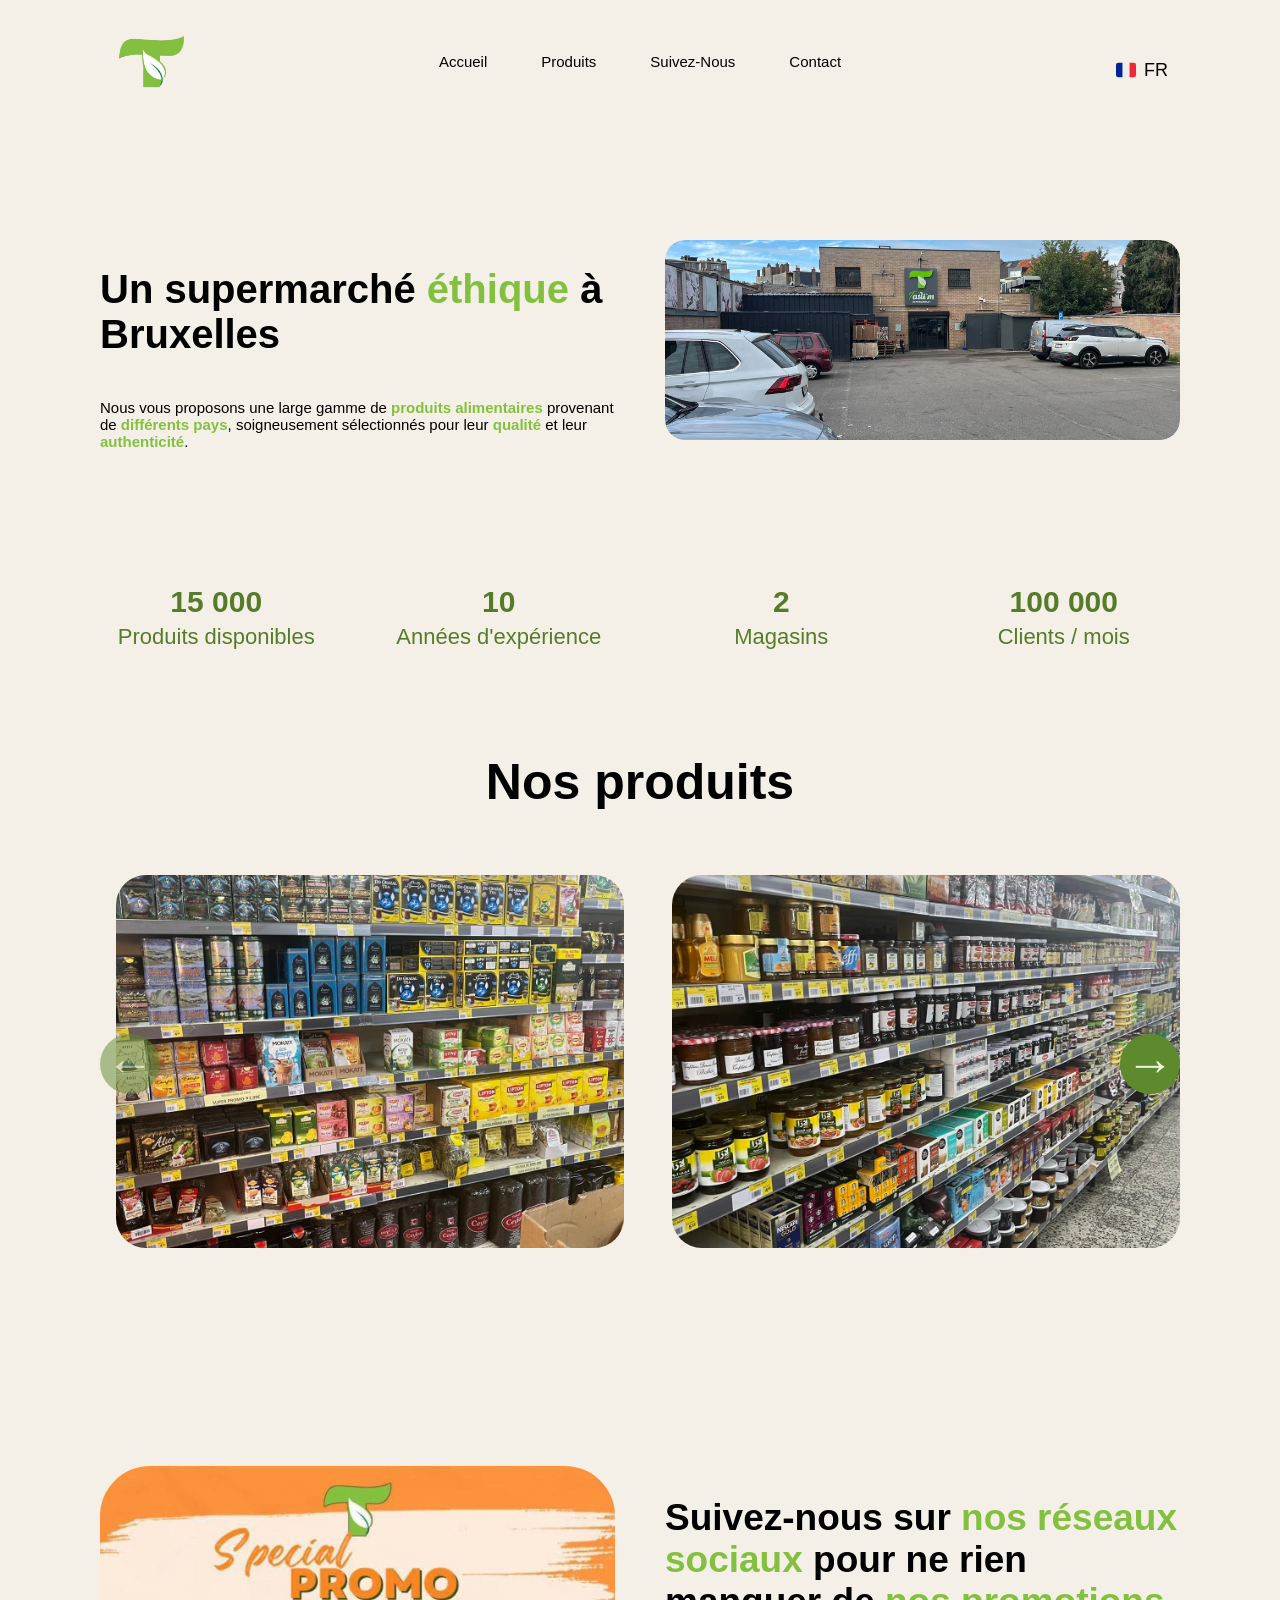
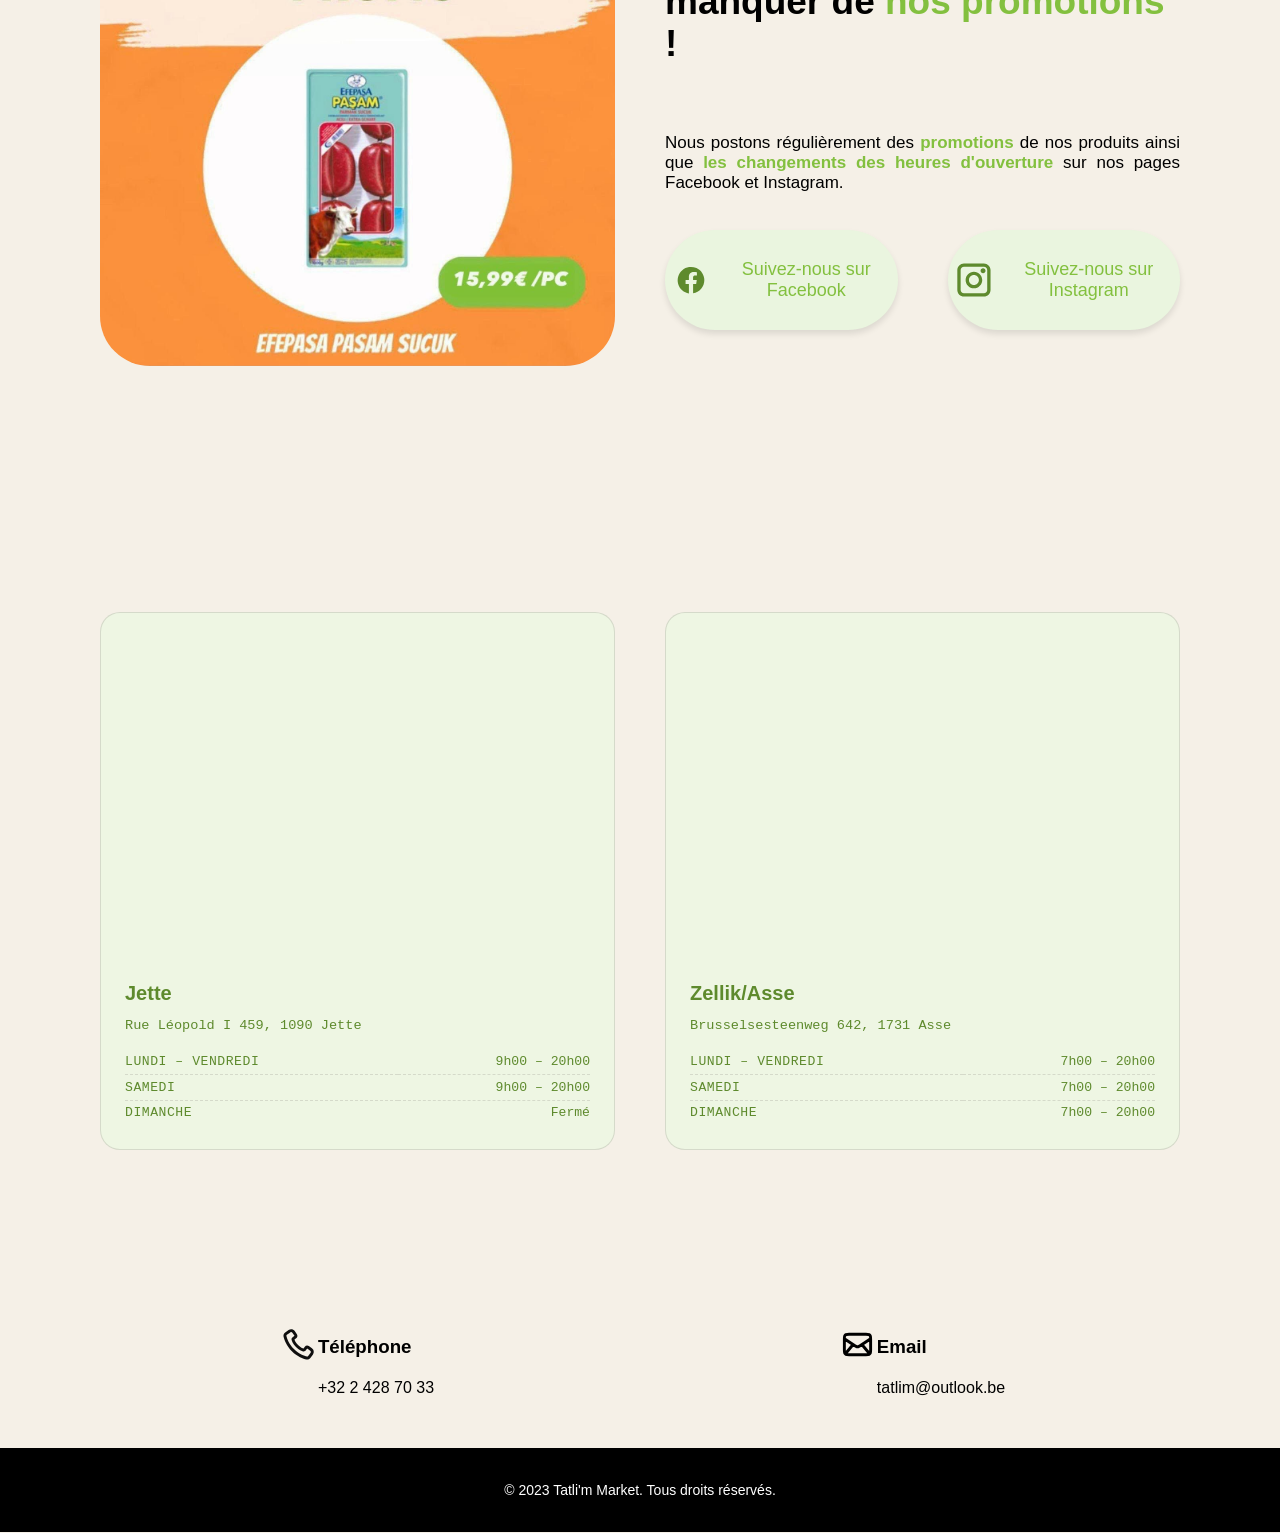
==== commit dc756d24: "caroussel done" ====
--- a/index.html
+++ b/index.html
@@ -3,6 +3,8 @@
 <head>
 <meta charset="UTF-8">
 <meta name="viewport" content="width=device-width, initial-scale=1">
+<title>Tatli'm Supermarket</title>
+<link rel="icon" type="image/x-icon" href="Logo sans titre transparent.png">
 <link rel="preconnect" href="https://fonts.googleapis.com">
 <link rel="preconnect" href="https://fonts.gstatic.com" crossorigin>
 <link href="https://fonts.googleapis.com/css2?family=Google+Sans+Flex:opsz,wght@6..144,1..1000&family=Roboto:ital,wght@0,100..900;1,100..900&display=swap" rel="stylesheet">
@@ -236,18 +238,19 @@
             <div class="carousel-wrapper">
                 <button class="carousel-button left" aria-label="Produit précédent">←</button>
                 <div class = "carousel">
-                    <div class="card"><img src="produit/produit_one.jpg" alt="product_one"></div>
-                    <div class="card"><img src="produit/product_two.jpg" alt="product_two"></div>
-                    <div class="card"><img src="produit/product_three.jpg" alt="product_three"></div>
-                    <div class="card"><img src="produit/product_four.webp" alt="product_four"></div>
-                    <div class="card"><img src="produit/product_five.webp" alt="product_five"></div>
-                    <div class="card"><img src="produit/product_six.webp" alt="product_six"></div>
-                    <div class="card"><img src="produit/product_seven.jpg" alt="product_seven"></div>
-                    <div class="card"><img src="produit/product_eight.jpg" alt="product_eight"></div>
-                    <div class="card"><img src="produit/product_nine.jpg" alt="product_nine"></div>
+                    <div class="card"><img src="produits/product_one.jpeg" alt="product_one"></div>
+                    <div class="card"><img src="produits/product_two.jpeg" alt="product_two"></div>
+                    <div class="card"><img src="produits/product_three.jpeg" alt="product_three"></div>
+                    <div class="card"><img src="produits/product_four.jpeg" alt="product_four"></div>
+                    <div class="card"><img src="produits/product_five.jpeg" alt="product_five"></div>
+                    <div class="card"><img src="produits/product_six.jpeg" alt="product_six"></div>
+                    <div class="card"><img src="produits/product_seven.jpeg" alt="product_seven"></div>
+                    <div class="card"><img src="produits/product_eight.jpeg" alt="product_eight"></div>
+                    <div class="card"><img src="produits/product_nine.jpeg" alt="product_nine"></div>
                 </div>
                 <button class="carousel-button right" aria-label="Produit suivant">→</button>
             </div>
+            <!---
             <div class="carousel-indicators">
                 <button class="indicator active" aria-label="Produit 1"></button>
                 <button class="indicator" aria-label="Produit 2"></button>
@@ -259,6 +262,7 @@
                 <button class="indicator" aria-label="Produit 8"></button>
                 <button class="indicator" aria-label="Produit 9"></button>
             </div>
+            -->
         </div>
     </div>
 
@@ -390,21 +394,22 @@
     }, 3000);
 
     const carousel = document.querySelector('.carousel');
-const cards = document.querySelectorAll('.card');
-
-const prevButton = document.querySelector('.carousel-button.left');
-const nextButton = document.querySelector('.carousel-button.right');
-
-const indicators = document.querySelectorAll('.indicator');
+    const cards = document.querySelectorAll('.card');
+
+    const prevButton = document.querySelector('.carousel-button.left');
+    const nextButton = document.querySelector('.carousel-button.right');
+
+    const indicators = document.querySelectorAll('.indicator');
 
 
 function updateCarousel() {
-
+    /*console.log("cards.length",cards.length)*/
     const scrollLeft = carousel.scrollLeft;
+    console.log("scrollLeft",scrollLeft);
     const cardWidth = cards[0].offsetWidth + 16;
-
+    console.log("cardWidth",cardWidth);
     const currentIndex = Math.round(scrollLeft / cardWidth);
-
+    console.log("currentIndex",currentIndex);
     indicators.forEach((indicator, index) => {
         indicator.classList.toggle(
             'active',
@@ -413,8 +418,10 @@
     });
 
     prevButton.disabled = currentIndex === 0;
-
-    nextButton.disabled = currentIndex === cards.length - 1;
+    console.log("windows width",window.innerWidth);
+
+    if(window.innerWidth<800) nextButton.disabled = currentIndex === cards.length - 1;
+    nextButton.disabled = currentIndex === cards.length - 2;
 }
 
 
--- a/style.css
+++ b/style.css
@@ -30,14 +30,18 @@
 body { 
   margin: 0;
   font-family: "Google Sans Flex", sans-serif;
-  /*background-color: #F5F0E7;*/
+  background-color: #F5F0E7;
 }
 
 header {
-  /*background-color: #EAF5DF;*/
     margin-left: 150px;
     margin-right: 150px;
+    position: sticky;
+    top: 0;
+    background-color: #F5F0E7;
+    z-index: 1000;
     /*background-color: #F5F0E7;*/
+    /*background-color: #EAF5DF;*/
 }
 
 .header_container {
@@ -316,8 +320,8 @@
     z-index: 10;
 
     border: none;
-    background-color: #83c03f;
-    color: white;
+    color : #EAF5DF;
+    background-color: #5E8A2D;
 
     font-family: Consolas;
     font-size: 3rem;
@@ -374,7 +378,7 @@
     border-radius:1em;
     text-align:center;
     align-content:center;
-    flex : 0 0 47em;
+    flex : 0 0 50%;
 }
 
 .card img{
@@ -696,6 +700,10 @@
     .promotion_text p{
         font-size: 17px;
     }
+
+    .card{
+        flex:0 0 50%;
+    }
 }
 
 @media screen and (width<=1300px) {
@@ -747,7 +755,7 @@
 
     .card{
         flex:0 0 50%;
-   }
+    }
 }
 
 @media screen and (width<=1200px) {
@@ -841,8 +849,8 @@
     }
 
     .card{
-    flex:0 0 100%;
-   }
+        flex:0 0 50%;
+    }
 }
 
 @media screen and (width<=1000px) {
@@ -921,7 +929,7 @@
     }
 
     .card{
-    flex:0 0 100%;
+        flex:0 0 50%;
    }
 }
 
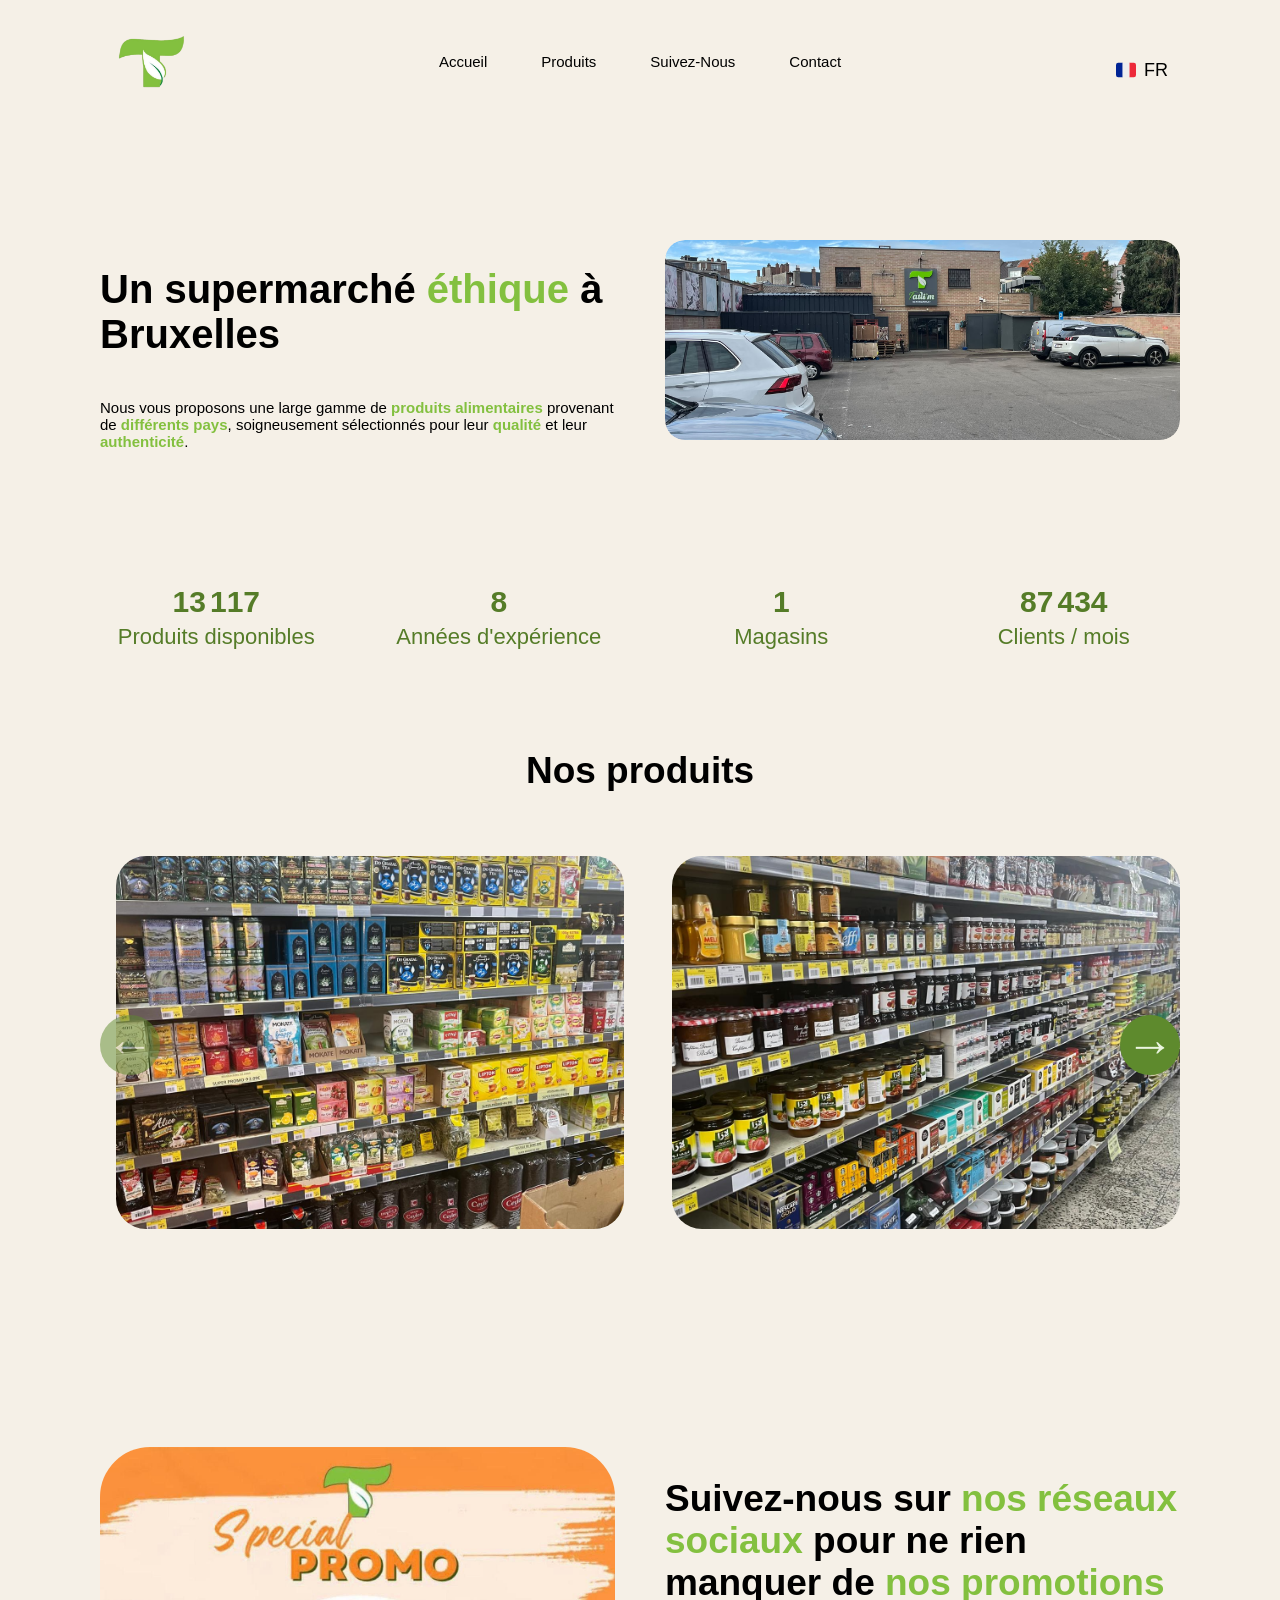
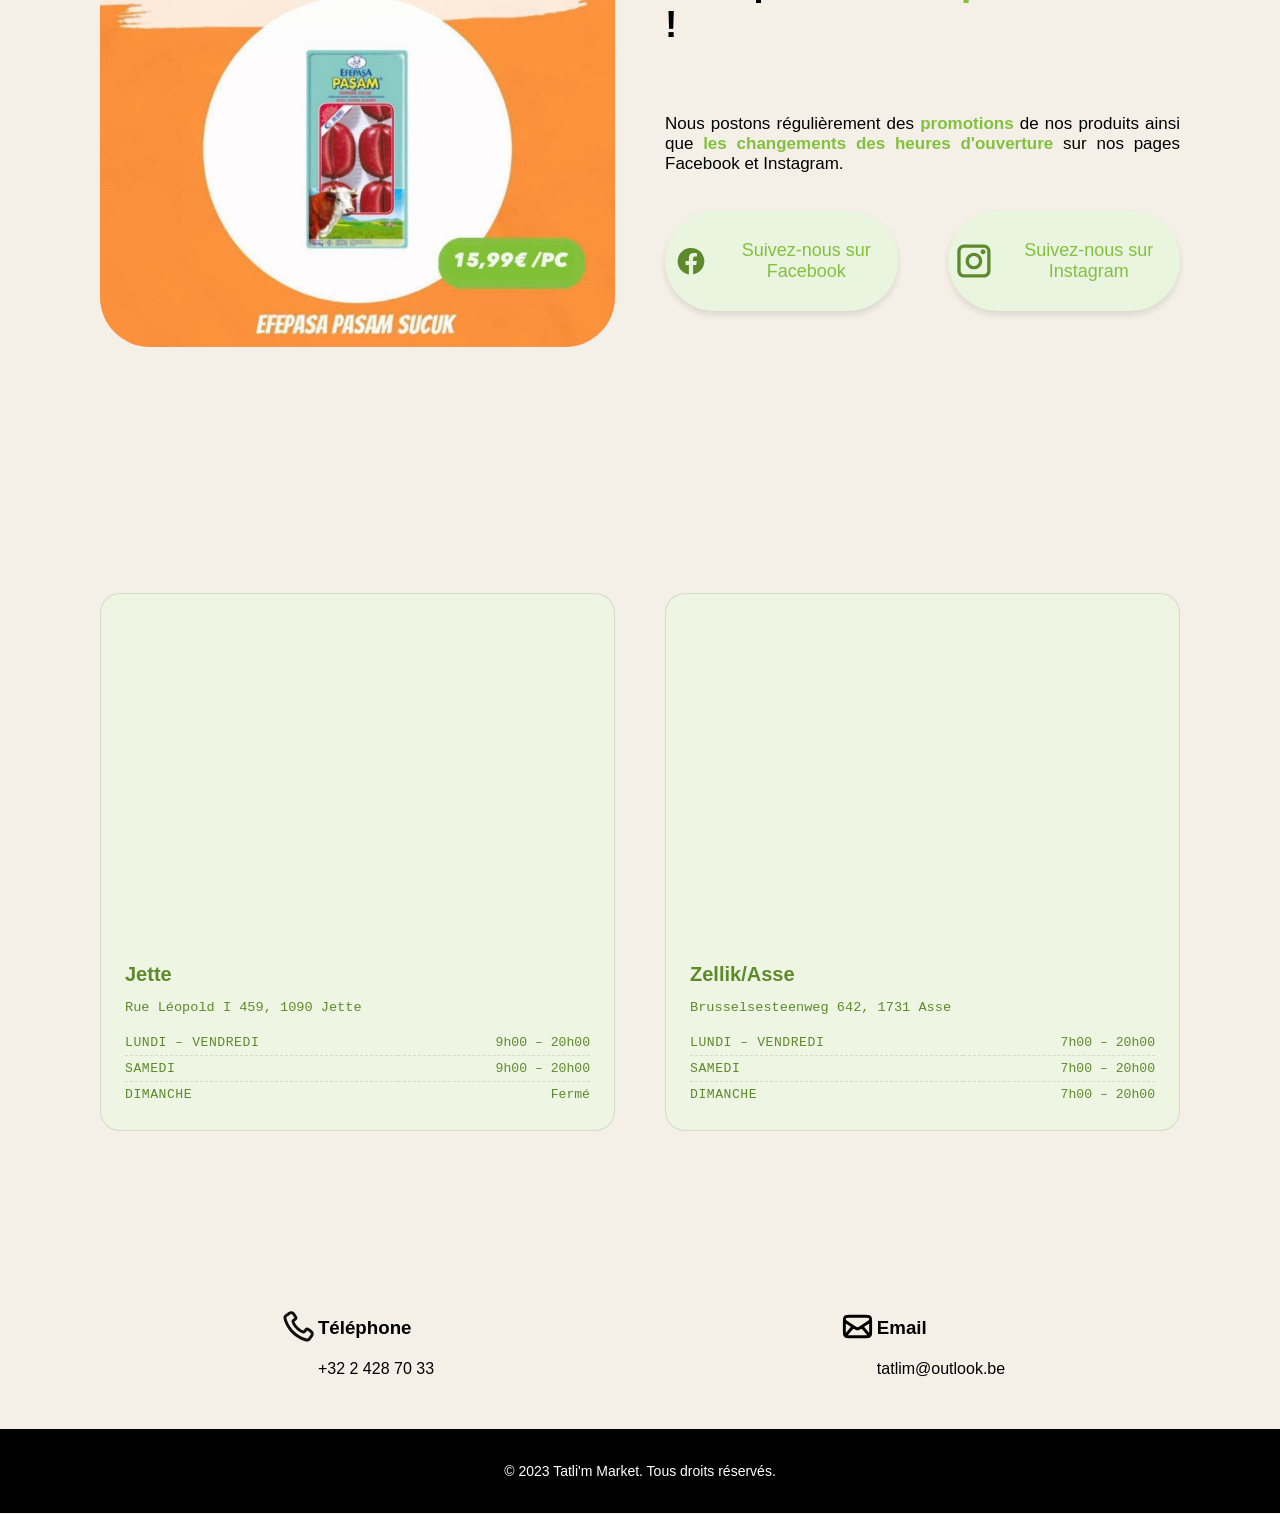
==== commit 8fcd029a: "animation" ====
--- a/index.html
+++ b/index.html
@@ -213,20 +213,20 @@
 
     <div class="statistics">
         <div class="statistics_container">
-            <div class="statistics_item">
-                <h2>15 000</h2>
+            <div class="statistics_item" id="item_product">
+                <h2><span>15 000</span></h2>
                 <p id="lg_produitsdisponibles">Produits disponibles</p>
             </div>
-            <div class="statistics_item">
-                <h2>10</h2>
+            <div class="statistics_item" id="item_experience">
+                <h2><span>10</span></h2>
                 <p id="lg_anneesexperience">Années d'expérience</p>
             </div>
-            <div class="statistics_item">
-                <h2>2</h2>
+            <div class="statistics_item" id="item_magasin">
+                <h2><span>2</span></h2>
                 <p id="lg_magasins">Magasins</p>
             </div>
-            <div class="statistics_item">
-                <h2>100 000</h2>
+            <div class="statistics_item" id="item_clients">
+                <h2><span>100 000</span></h2>
                 <p id="lg_clientsmois">Clients / mois</p>
             </div>
         </div>
@@ -234,7 +234,7 @@
 
     <div class = "products" id="products">
         <div class="products_container">
-            <h1 id="lg_produitstitle">Nos produits</h1>
+            <h2 id="lg_produitstitle">Nos produits</h2>
             <div class="carousel-wrapper">
                 <button class="carousel-button left" aria-label="Produit précédent">←</button>
                 <div class = "carousel">
@@ -371,7 +371,6 @@
 </body>
 <script>
     const image = document.querySelector("#imagePromotion");
-    console.log(image)
 
     const images = [
         "promotion/one.jpg",
@@ -403,13 +402,9 @@
 
 
 function updateCarousel() {
-    /*console.log("cards.length",cards.length)*/
     const scrollLeft = carousel.scrollLeft;
-    console.log("scrollLeft",scrollLeft);
     const cardWidth = cards[0].offsetWidth + 16;
-    console.log("cardWidth",cardWidth);
     const currentIndex = Math.round(scrollLeft / cardWidth);
-    console.log("currentIndex",currentIndex);
     indicators.forEach((indicator, index) => {
         indicator.classList.toggle(
             'active',
@@ -418,7 +413,6 @@
     });
 
     prevButton.disabled = currentIndex === 0;
-    console.log("windows width",window.innerWidth);
 
     if(window.innerWidth<800) nextButton.disabled = currentIndex === cards.length - 1;
     nextButton.disabled = currentIndex === cards.length - 2;
@@ -469,6 +463,127 @@
 carousel.addEventListener('scroll', updateCarousel);
 
 updateCarousel();
+
+const item_product = document.getElementById("item_product");
+item_product.addEventListener("animationstart", () => {
+
+    let start = 0;
+    const target = 15000;
+    const duration = 2000; // 2 secondes
+    const startTime = performance.now();
+
+    function updateCount(currentTime) {
+
+        const elapsed = currentTime - startTime;
+        const progress = Math.min(elapsed / duration, 1);
+
+        const count = Math.floor(progress * target);
+
+        const span = item_product.querySelector("span");
+        span.innerText = count.toLocaleString("fr-FR");;
+
+        if (progress < 1) {
+            requestAnimationFrame(updateCount);
+        } else {
+            span.innerText = target.toLocaleString("fr-FR");
+        }
+    }
+
+    requestAnimationFrame(updateCount);
+});
+
+
+
+
+const item_experience = document.getElementById("item_experience");
+item_experience.addEventListener("animationstart", () => {
+
+    let start = 0;
+    const target = 10;
+    const duration = 2000; // 2 secondes
+    const startTime = performance.now();
+
+    function updateCount(currentTime) {
+
+        const elapsed = currentTime - startTime;
+        const progress = Math.min(elapsed / duration, 1);
+
+        const count = Math.floor(progress * target);
+
+        const span = item_experience.querySelector("span");
+        span.innerText = count.toLocaleString("fr-FR");;
+
+        if (progress < 1) {
+            requestAnimationFrame(updateCount);
+        } else {
+            span.innerText = target.toLocaleString("fr-FR");
+        }
+    }
+
+    requestAnimationFrame(updateCount);
+});
+
+
+
+const item_magasin = document.getElementById("item_magasin");
+item_magasin.addEventListener("animationstart", () => {
+
+    let start = 0;
+    const target = 2;
+    const duration = 2000; // 2 secondes
+    const startTime = performance.now();
+
+    function updateCount(currentTime) {
+
+        const elapsed = currentTime - startTime;
+        const progress = Math.min(elapsed / duration, 1);
+
+        const count = Math.floor(progress * target);
+
+        const span = item_magasin.querySelector("span");
+        span.innerText = count.toLocaleString("fr-FR");;
+
+        if (progress < 1) {
+            requestAnimationFrame(updateCount);
+        } else {
+            span.innerText = target.toLocaleString("fr-FR");
+        }
+    }
+
+    requestAnimationFrame(updateCount);
+});
+
+
+
+const item_clients = document.getElementById("item_clients");
+item_clients.addEventListener("animationstart", () => {
+
+    let start = 0;
+    const target = 100000;
+    const duration = 2000; // 2 secondes
+    const startTime = performance.now();
+
+    function updateCount(currentTime) {
+
+        const elapsed = currentTime - startTime;
+        const progress = Math.min(elapsed / duration, 1);
+
+        const count = Math.floor(progress * target);
+
+        const span = item_clients.querySelector("span");
+        span.innerText = count.toLocaleString("fr-FR");;
+
+        if (progress < 1) {
+            requestAnimationFrame(updateCount);
+        } else {
+            span.innerText = target.toLocaleString("fr-FR");
+        }
+    }
+
+    requestAnimationFrame(updateCount);
+});
+
+
 </script>
 </html>
 
--- a/style.css
+++ b/style.css
@@ -42,6 +42,7 @@
     z-index: 1000;
     /*background-color: #F5F0E7;*/
     /*background-color: #EAF5DF;*/
+    animation: fallTheContent 1s ease-out both ;
 }
 
 .header_container {
@@ -220,6 +221,21 @@
     height: 500px; /* hauteur fixe */
     overflow: hidden;
     border-radius: 20px;
+    animation: fallTheContent 2s ease-out both ;
+}
+
+@keyframes fallTheContent{
+    0% {
+        opacity: 0;
+        transform: translateY(-30px);
+        filter: blur(3px);
+    }
+
+    100% {
+        opacity: 1;
+        transform: translateY(0);
+        filter: blur(0);
+    }
 }
 
 .slides{
@@ -271,10 +287,12 @@
 
 .home_explaining h1{
     font-size: 70px;
+    animation: increaseContent 2s ease-out both ;
 }
 
 .home_explaining p{
     font-size: 25px;
+    animation: increaseContent 3s ease-out both ;
 }
 
 
@@ -287,7 +305,7 @@
     padding: 50px 50px;
 }
 
-.products_container h1 {
+.products_container h2 {
     font-size: 50px;
     text-align: center;
 }
@@ -427,7 +445,53 @@
     margin: 0;
     font-size: 25px;
     color: #557C28;
-}   
+}
+
+.statistics_item span{
+    color: #557C28;
+
+}
+
+.statistics_item:nth-of-type(1){
+    animation: increaseContent 2s ease-out 2s both ;
+}
+
+.statistics_item:nth-of-type(2){
+    animation: increaseContent 2s ease-out 3s both ;
+}
+
+.statistics_item:nth-of-type(3){
+    animation: increaseContent 2s ease-out 4s both ;
+}
+
+.statistics_item:nth-of-type(4){
+    animation: increaseContent 2s ease-out 5s both ;
+}
+
+@keyframes increaseContent{
+    0% {
+        opacity: 0;
+        transform: translateY(30px);
+        filter: blur(3px);
+    }
+
+    100% {
+        opacity: 1;
+        transform: translateY(0);
+        filter: blur(0);
+    }
+}
+
+
+@keyframes increaseContentTwo{
+    0% {
+        visibility: hidden;
+    }
+
+    100% {
+        visibility: visible;
+    }
+}
 
 
 .promotions {
@@ -661,6 +725,10 @@
     .promotion_text h2{
         font-size: 35px;
     }
+
+    .products_container h2 {
+        font-size: 35px;
+    }
 }
 
 @media screen and (width<=1400px) {
@@ -695,6 +763,10 @@
 
     .promotion_text h2{
         font-size:37px;
+    }
+
+    .products_container h2 {
+        font-size: 37px;
     }
 
     .promotion_text p{
@@ -749,6 +821,10 @@
         font-size:37px;
     }
 
+    .products_container h2 {
+        font-size: 37px;
+    }
+
     .promotion_text p{
         font-size: 17px;
     }
@@ -828,6 +904,10 @@
 
     .promotion_text h2{
         font-size:33px;
+    }
+
+    .products_container h2 {
+        font-size: 33px;
     }
 
     .promotion_text p{
@@ -922,6 +1002,10 @@
     }
     .promotion_text h2{
         font-size:30px;
+    }
+
+    .products_container h2 {
+        font-size: 30px;
     }
 
     .promotion_text p{
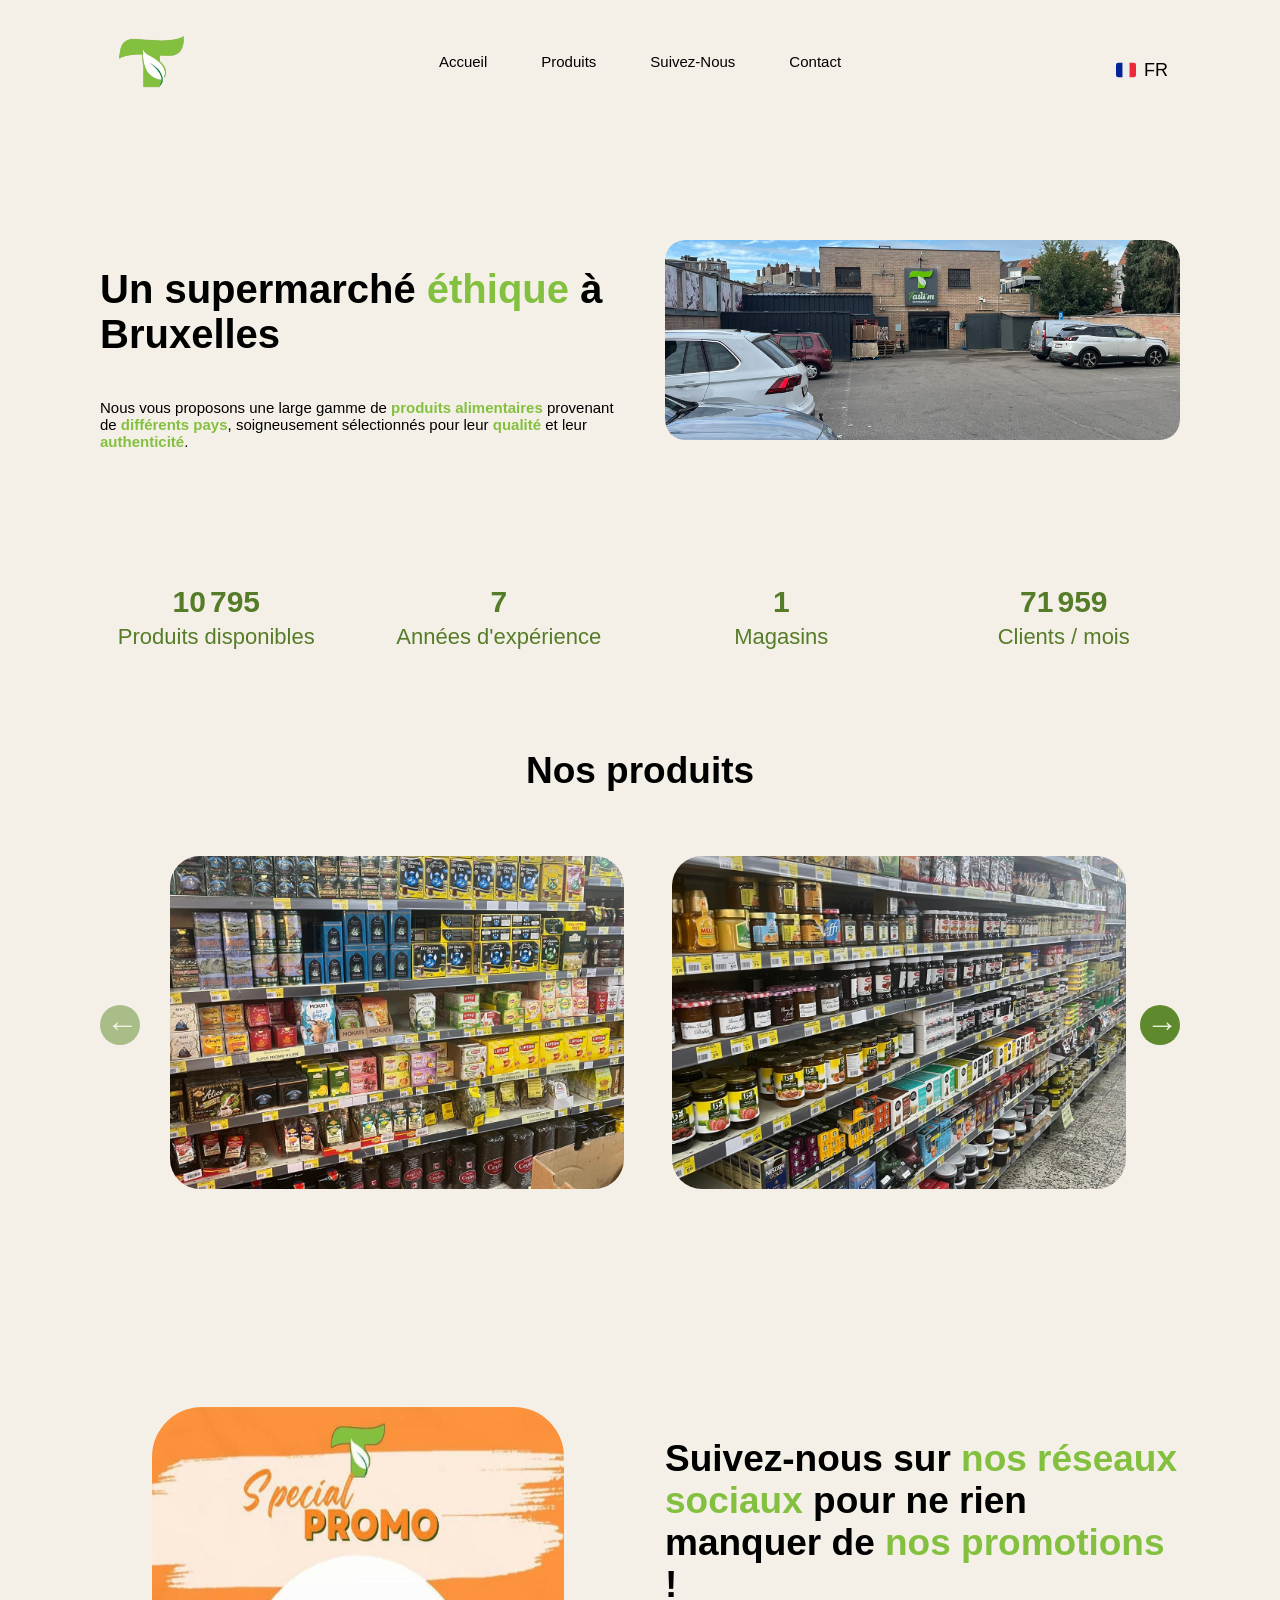
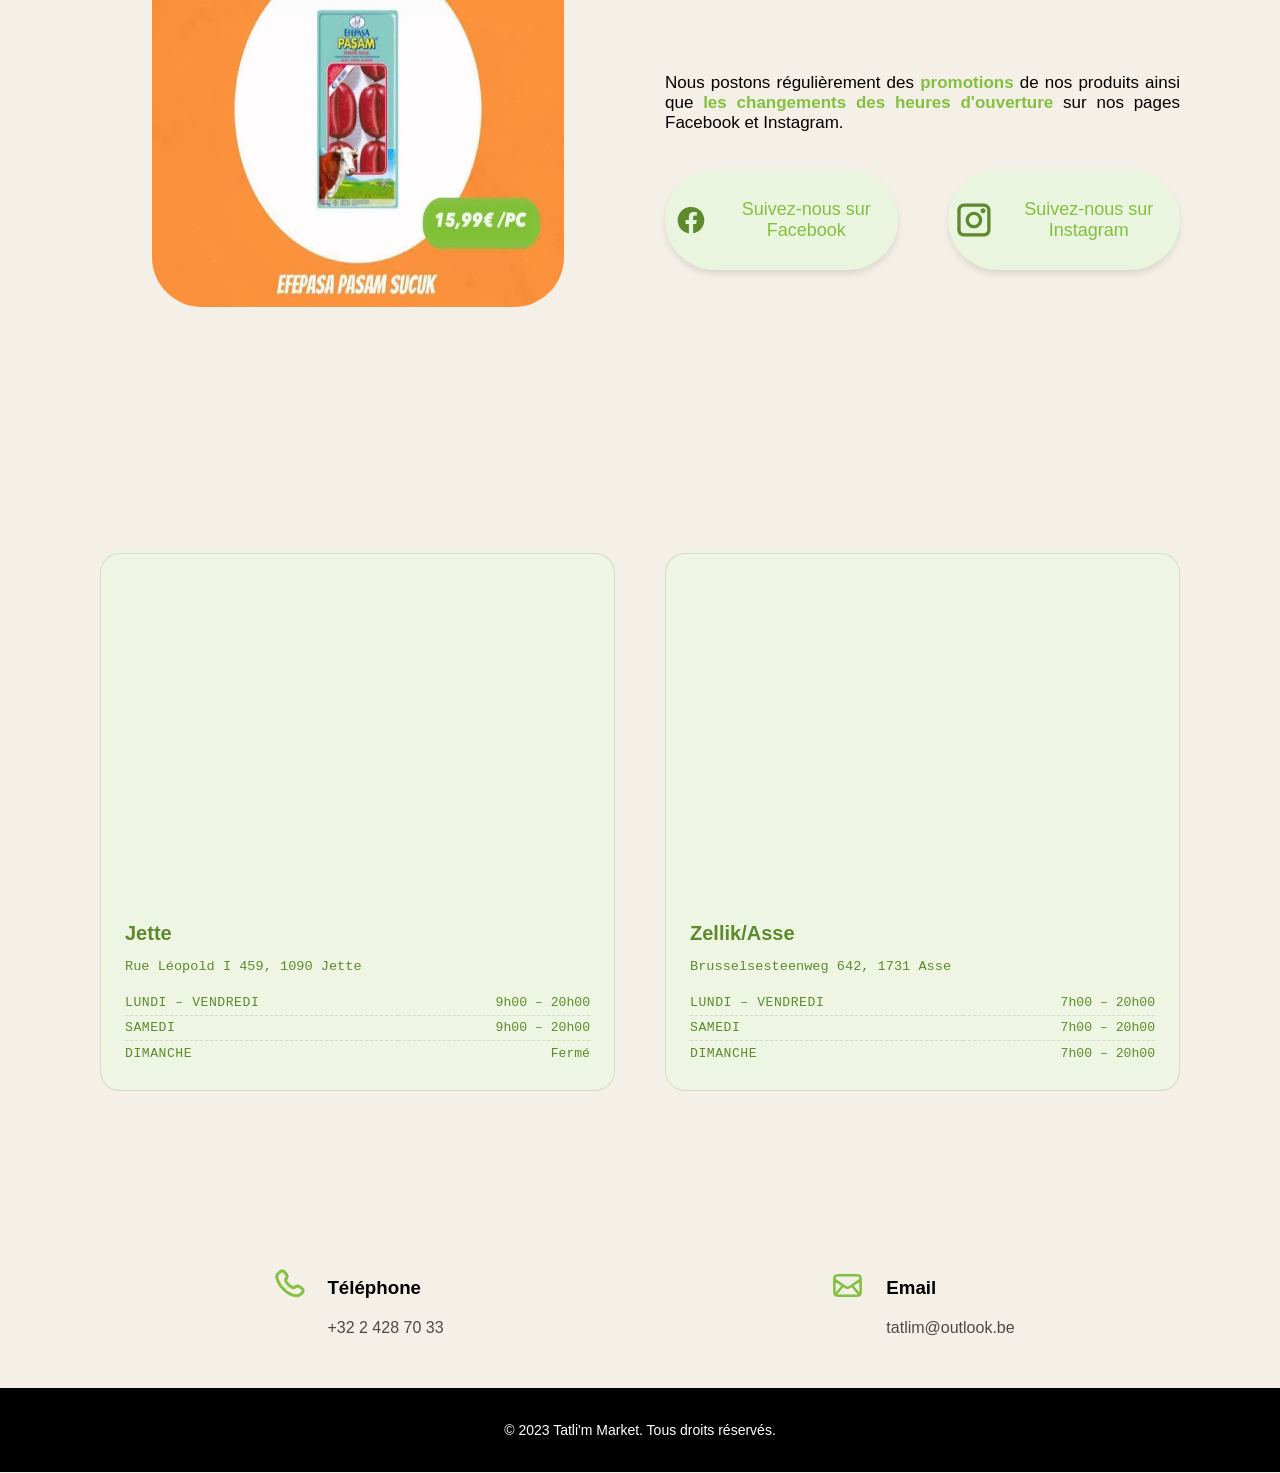
==== commit d053ae2d: "progress" ====
--- a/index.html
+++ b/index.html
@@ -3,6 +3,7 @@
 <head>
 <meta charset="UTF-8">
 <meta name="viewport" content="width=device-width, initial-scale=1">
+<meta name="format-detection" content="telephone=no">
 <title>Tatli'm Supermarket</title>
 <link rel="icon" type="image/x-icon" href="Logo sans titre transparent.png">
 <link rel="preconnect" href="https://fonts.googleapis.com">
@@ -250,19 +251,6 @@
                 </div>
                 <button class="carousel-button right" aria-label="Produit suivant">→</button>
             </div>
-            <!---
-            <div class="carousel-indicators">
-                <button class="indicator active" aria-label="Produit 1"></button>
-                <button class="indicator" aria-label="Produit 2"></button>
-                <button class="indicator" aria-label="Produit 3"></button>
-                <button class="indicator" aria-label="Produit 4"></button>
-                <button class="indicator" aria-label="Produit 5"></button>
-                <button class="indicator" aria-label="Produit 6"></button>
-                <button class="indicator" aria-label="Produit 7"></button>
-                <button class="indicator" aria-label="Produit 8"></button>
-                <button class="indicator" aria-label="Produit 9"></button>
-            </div>
-            -->
         </div>
     </div>
 
@@ -327,7 +315,7 @@
             <table>
                 <tr>
                     <td>
-                        <svg width="50px" height="50px" viewBox="0 0 24 24" fill="none" xmlns="http://www.w3.org/2000/svg"><g id="SVGRepo_bgCarrier" stroke-width="0"></g><g id="SVGRepo_tracerCarrier" stroke-linecap="round" stroke-linejoin="round"></g><g id="SVGRepo_iconCarrier"> <path fill-rule="evenodd" clip-rule="evenodd" d="M17.3545 22.2323C15.3344 21.7262 11.1989 20.2993 7.44976 16.5502C3.70065 12.8011 2.2738 8.66559 1.76767 6.6455C1.47681 5.48459 2.00058 4.36434 2.88869 3.72997L5.21694 2.06693C6.57922 1.09388 8.47432 1.42407 9.42724 2.80051L10.893 4.91776C11.5152 5.8165 11.3006 7.0483 10.4111 7.68365L9.24234 8.51849C9.41923 9.1951 9.96939 10.5846 11.6924 12.3076C13.4154 14.0306 14.8049 14.5807 15.4815 14.7576L16.3163 13.5888C16.9517 12.6994 18.1835 12.4847 19.0822 13.1069L21.1995 14.5727C22.5759 15.5257 22.9061 17.4207 21.933 18.783L20.27 21.1113C19.6356 21.9994 18.5154 22.5232 17.3545 22.2323ZM8.86397 15.136C12.2734 18.5454 16.0358 19.8401 17.8405 20.2923C18.1043 20.3583 18.4232 20.2558 18.6425 19.9488L20.3056 17.6205C20.6299 17.1665 20.5199 16.5348 20.061 16.2171L17.9438 14.7513L17.0479 16.0056C16.6818 16.5182 16.0047 16.9202 15.2163 16.7501C14.2323 16.5378 12.4133 15.8569 10.2782 13.7218C8.1431 11.5867 7.46219 9.7677 7.24987 8.7837C7.07977 7.9953 7.48181 7.31821 7.99439 6.95208L9.24864 6.05618L7.78285 3.93893C7.46521 3.48011 6.83351 3.37005 6.37942 3.6944L4.05117 5.35744C3.74413 5.57675 3.64162 5.89565 3.70771 6.15943C4.15989 7.96418 5.45459 11.7266 8.86397 15.136Z" fill="#0F0F0F"></path> </g></svg>
+                        <svg viewBox="0 0 24 24" fill="none" xmlns="http://www.w3.org/2000/svg" stroke="#83c03f" stroke-width="0.576"><g id="SVGRepo_bgCarrier" stroke-width="0"></g><g id="SVGRepo_tracerCarrier" stroke-linecap="round" stroke-linejoin="round"></g><g id="SVGRepo_iconCarrier"> <path d="M16.1007 13.359L15.5719 12.8272H15.5719L16.1007 13.359ZM16.5562 12.9062L17.085 13.438H17.085L16.5562 12.9062ZM18.9728 12.5894L18.6146 13.2483L18.9728 12.5894ZM20.8833 13.628L20.5251 14.2869L20.8833 13.628ZM21.4217 16.883L21.9505 17.4148L21.4217 16.883ZM20.0011 18.2954L19.4723 17.7636L20.0011 18.2954ZM18.6763 18.9651L18.7459 19.7119H18.7459L18.6763 18.9651ZM8.81536 14.7266L9.34418 14.1947L8.81536 14.7266ZM4.00289 5.74561L3.2541 5.78816L3.2541 5.78816L4.00289 5.74561ZM10.4775 7.19738L11.0063 7.72922H11.0063L10.4775 7.19738ZM10.6342 4.54348L11.2346 4.09401L10.6342 4.54348ZM9.37326 2.85908L8.77286 3.30855V3.30855L9.37326 2.85908ZM6.26145 2.57483L6.79027 3.10667H6.79027L6.26145 2.57483ZM4.69185 4.13552L4.16303 3.60368H4.16303L4.69185 4.13552ZM12.0631 11.4972L12.5919 10.9654L12.0631 11.4972ZM16.6295 13.8909L17.085 13.438L16.0273 12.3743L15.5719 12.8272L16.6295 13.8909ZM18.6146 13.2483L20.5251 14.2869L21.2415 12.9691L19.331 11.9305L18.6146 13.2483ZM20.8929 16.3511L19.4723 17.7636L20.5299 18.8273L21.9505 17.4148L20.8929 16.3511ZM18.6067 18.2184C17.1568 18.3535 13.4056 18.2331 9.34418 14.1947L8.28654 15.2584C12.7186 19.6653 16.9369 19.8805 18.7459 19.7119L18.6067 18.2184ZM9.34418 14.1947C5.4728 10.3453 4.83151 7.10765 4.75168 5.70305L3.2541 5.78816C3.35456 7.55599 4.14863 11.144 8.28654 15.2584L9.34418 14.1947ZM10.7195 8.01441L11.0063 7.72922L9.9487 6.66555L9.66189 6.95073L10.7195 8.01441ZM11.2346 4.09401L9.97365 2.40961L8.77286 3.30855L10.0338 4.99296L11.2346 4.09401ZM5.73263 2.04299L4.16303 3.60368L5.22067 4.66736L6.79027 3.10667L5.73263 2.04299ZM10.1907 7.48257C9.66189 6.95073 9.66117 6.95144 9.66045 6.95216C9.66021 6.9524 9.65949 6.95313 9.659 6.95362C9.65802 6.95461 9.65702 6.95561 9.65601 6.95664C9.65398 6.95871 9.65188 6.96086 9.64972 6.9631C9.64539 6.96759 9.64081 6.97245 9.63599 6.97769C9.62634 6.98816 9.61575 7.00014 9.60441 7.01367C9.58174 7.04072 9.55605 7.07403 9.52905 7.11388C9.47492 7.19377 9.41594 7.2994 9.36589 7.43224C9.26376 7.70329 9.20901 8.0606 9.27765 8.50305C9.41189 9.36833 10.0078 10.5113 11.5343 12.0291L12.5919 10.9654C11.1634 9.54499 10.8231 8.68059 10.7599 8.27309C10.7298 8.07916 10.761 7.98371 10.7696 7.96111C10.7748 7.94713 10.7773 7.9457 10.7709 7.95525C10.7677 7.95992 10.7624 7.96723 10.7541 7.97708C10.75 7.98201 10.7451 7.98759 10.7394 7.99381C10.7365 7.99692 10.7335 8.00019 10.7301 8.00362C10.7285 8.00534 10.7268 8.00709 10.725 8.00889C10.7241 8.00979 10.7232 8.0107 10.7223 8.01162C10.7219 8.01208 10.7212 8.01278 10.7209 8.01301C10.7202 8.01371 10.7195 8.01441 10.1907 7.48257ZM11.5343 12.0291C13.0613 13.5474 14.2096 14.1383 15.0763 14.2713C15.5192 14.3392 15.8763 14.285 16.1472 14.1841C16.28 14.1346 16.3858 14.0763 16.4658 14.0227C16.5058 13.9959 16.5392 13.9704 16.5663 13.9479C16.5799 13.9367 16.5919 13.9262 16.6024 13.9166C16.6077 13.9118 16.6126 13.9073 16.6171 13.903C16.6194 13.9008 16.6215 13.8987 16.6236 13.8967C16.6246 13.8957 16.6256 13.8947 16.6266 13.8937C16.6271 13.8932 16.6279 13.8925 16.6281 13.8923C16.6288 13.8916 16.6295 13.8909 16.1007 13.359C15.5719 12.8272 15.5726 12.8265 15.5733 12.8258C15.5735 12.8256 15.5742 12.8249 15.5747 12.8244C15.5756 12.8235 15.5765 12.8226 15.5774 12.8217C15.5793 12.82 15.581 12.8183 15.5827 12.8166C15.5862 12.8133 15.5895 12.8103 15.5926 12.8074C15.5988 12.8018 15.6044 12.7969 15.6094 12.7929C15.6192 12.7847 15.6265 12.7795 15.631 12.7764C15.6403 12.7702 15.6384 12.773 15.6236 12.7785C15.5991 12.7876 15.501 12.8189 15.3038 12.7886C14.8905 12.7253 14.02 12.3853 12.5919 10.9654L11.5343 12.0291ZM9.97365 2.40961C8.95434 1.04802 6.94996 0.83257 5.73263 2.04299L6.79027 3.10667C7.32195 2.578 8.26623 2.63181 8.77286 3.30855L9.97365 2.40961ZM4.75168 5.70305C4.73201 5.35694 4.89075 4.9954 5.22067 4.66736L4.16303 3.60368C3.62571 4.13795 3.20329 4.89425 3.2541 5.78816L4.75168 5.70305ZM19.4723 17.7636C19.1975 18.0369 18.9029 18.1908 18.6067 18.2184L18.7459 19.7119C19.4805 19.6434 20.0824 19.2723 20.5299 18.8273L19.4723 17.7636ZM11.0063 7.72922C11.9908 6.7503 12.064 5.2019 11.2346 4.09401L10.0338 4.99295C10.4373 5.53193 10.3773 6.23938 9.9487 6.66555L11.0063 7.72922ZM20.5251 14.2869C21.3429 14.7315 21.4703 15.7769 20.8929 16.3511L21.9505 17.4148C23.2908 16.0821 22.8775 13.8584 21.2415 12.9691L20.5251 14.2869ZM17.085 13.438C17.469 13.0562 18.0871 12.9616 18.6146 13.2483L19.331 11.9305C18.2474 11.3414 16.9026 11.5041 16.0273 12.3743L17.085 13.438Z" fill="#83c03f"></path> </g></svg>
                     </td>
                     <td>
                         <h3 id="lg_téléphone">Téléphone</h3>
@@ -346,7 +334,7 @@
             <table>
                 <tr>
                     <td>
-                        <svg width="50px" height="50px" viewBox="0 0 24 24" fill="none" xmlns="http://www.w3.org/2000/svg"><g id="SVGRepo_bgCarrier" stroke-width="0"></g><g id="SVGRepo_tracerCarrier" stroke-linecap="round" stroke-linejoin="round"></g><g id="SVGRepo_iconCarrier"> <path d="M4 18L9 12M20 18L15 12M3 8L10.225 12.8166C10.8665 13.2443 11.1872 13.4582 11.5339 13.5412C11.8403 13.6147 12.1597 13.6147 12.4661 13.5412C12.8128 13.4582 13.1335 13.2443 13.775 12.8166L21 8M6.2 19H17.8C18.9201 19 19.4802 19 19.908 18.782C20.2843 18.5903 20.5903 18.2843 20.782 17.908C21 17.4802 21 16.9201 21 15.8V8.2C21 7.0799 21 6.51984 20.782 6.09202C20.5903 5.71569 20.2843 5.40973 19.908 5.21799C19.4802 5 18.9201 5 17.8 5H6.2C5.0799 5 4.51984 5 4.09202 5.21799C3.71569 5.40973 3.40973 5.71569 3.21799 6.09202C3 6.51984 3 7.07989 3 8.2V15.8C3 16.9201 3 17.4802 3.21799 17.908C3.40973 18.2843 3.71569 18.5903 4.09202 18.782C4.51984 19 5.07989 19 6.2 19Z" stroke="#000000" stroke-width="2" stroke-linecap="round" stroke-linejoin="round"></path> </g></svg>
+                        <svg viewBox="0 0 24 24" fill="none" xmlns="http://www.w3.org/2000/svg"><g id="SVGRepo_bgCarrier" stroke-width="0"></g><g id="SVGRepo_tracerCarrier" stroke-linecap="round" stroke-linejoin="round"></g><g id="SVGRepo_iconCarrier"> <path d="M4 18L9 12M20 18L15 12M3 8L10.225 12.8166C10.8665 13.2443 11.1872 13.4582 11.5339 13.5412C11.8403 13.6147 12.1597 13.6147 12.4661 13.5412C12.8128 13.4582 13.1335 13.2443 13.775 12.8166L21 8M6.2 19H17.8C18.9201 19 19.4802 19 19.908 18.782C20.2843 18.5903 20.5903 18.2843 20.782 17.908C21 17.4802 21 16.9201 21 15.8V8.2C21 7.0799 21 6.51984 20.782 6.09202C20.5903 5.71569 20.2843 5.40973 19.908 5.21799C19.4802 5 18.9201 5 17.8 5H6.2C5.0799 5 4.51984 5 4.09202 5.21799C3.71569 5.40973 3.40973 5.71569 3.21799 6.09202C3 6.51984 3 7.07989 3 8.2V15.8C3 16.9201 3 17.4802 3.21799 17.908C3.40973 18.2843 3.71569 18.5903 4.09202 18.782C4.51984 19 5.07989 19 6.2 19Z" stroke="#83c03f" stroke-width="1.752" stroke-linecap="round" stroke-linejoin="round"></path> </g></svg>
                     </td>
                     <td>
                         <h3 id="lg_email">Email</h3>
@@ -356,7 +344,7 @@
                     <td>
                     </td>
                     <td>
-                        tatlim@outlook.be
+                        <a href="mailto:tatlim@outlook.be" class="link_mail">tatlim@outlook.be</a>
                     </td>
                 </tr>
             </table>
--- a/style.css
+++ b/style.css
@@ -305,20 +305,44 @@
     padding: 50px 50px;
 }
 
+@keyframes appear{
+    from{
+        opacity: 0;
+        transform: translateY(30px);
+    }
+
+    to{
+        opacity: 1;
+        transform: translateY(0);
+    }
+}
+
 .products_container h2 {
     font-size: 50px;
     text-align: center;
-}
+    /*
+    animation : appear linear;
+    animation-timeline : view();
+    animation-range : entry 0% cover 40%;
+    */
+}
+
+
 
 .carousel-wrapper {
     position: relative;
+    /*
+    animation : appear linear;
+    animation-timeline : view();
+    animation-range : entry 0% cover 40%;
+    */
 }
 
 .carousel{
     display: flex;
     gap:1em;
     margin:3em auto;
-    width:100%;
+    width:90%;
     overflow-x: auto;
     scroll-behavior: smooth;
     anchor-name : --carousel;
@@ -453,7 +477,7 @@
 }
 
 .statistics_item:nth-of-type(1){
-    animation: increaseContent 2s ease-out 2s both ;
+    animation: increaseContent 2s ease-out 1s both ;
 }
 
 .statistics_item:nth-of-type(2){
@@ -482,18 +506,6 @@
     }
 }
 
-
-@keyframes increaseContentTwo{
-    0% {
-        visibility: hidden;
-    }
-
-    100% {
-        visibility: visible;
-    }
-}
-
-
 .promotions {
     margin-left: 150px;
     margin-right: 150px;
@@ -515,16 +527,16 @@
 .promotion_picture{
     flex: 1;
     display:flex;
-    justify-content: left;
-    align-items: left;
-    text-align: left;
+    justify-content: center;
+    align-items: center;
+    text-align: center;
     
 }
 
 .promotion_picture img{
     border-radius: 50px;
     height:500px;
-    width: 100%;
+    width: 80%;
 }
 
 .promotion_text{
@@ -647,6 +659,7 @@
   .detail svg{
     width: 35px;
     height: 35px;
+    color : #83c03f;
     /*padding-right: 10px;*/
   }
 
@@ -667,21 +680,18 @@
     vertical-align: top;
 }
 
-/*
-  .detail_text h3{
-    font-size: 25px;
-    
-  }
-
-  .detail svg{
-    width: 40px;
-    height: 40px;
-  }
-
-  .detail p{
-    font-size: 20px;
-  }
-*/
+.detail table tr:nth-child(1) td:nth-child(1)  {
+    padding-right: 20px; /* espace entre l'icône et le texte */
+}
+
+.detail table tr:nth-child(2) td:nth-child(2)  {
+    color: #494949;
+}
+
+.link_mail {
+    color: #494949;
+    text-decoration: none;
+}
   footer{
     background-color: black;
     color: white;
@@ -776,6 +786,12 @@
     .card{
         flex:0 0 50%;
     }
+
+    .carousel-button {
+        height: 40px;
+        width: 40px;
+        font-size: 2rem;
+    }
 }
 
 @media screen and (width<=1300px) {
@@ -970,6 +986,12 @@
     .statistics_item p {
         font-size: 15px;
     } 
+/*
+    .carousel-button {
+        height: 30px;
+        width: 30px;
+        font-size: 1rem;
+    }*/
 }
 
 @media screen and (width<=900px) {
@@ -1137,12 +1159,13 @@
     .promotions_container {
         flex-direction: column;
         padding: 50px 20px;
+        align-items: center;
+        justify-content: center;
+        text-justify: center;
     }
 
     .promotion_picture{
-        flex: 1;
-        width: 100%;
-        height: 200px;
+        width: 80%;
         overflow: hidden;
         border-radius: 20px;
         display: flex;
@@ -1152,8 +1175,7 @@
     }
 
     .promotion_picture img{
-        flex: 1;
-        width: 100px;
+        width: 100%;
         height: 400px;
         overflow: hidden;
         border-radius: 20px;
@@ -1212,6 +1234,8 @@
    }
 
    .card{
-    flex:0 0 100%;
+    height: 400px;
+    width: 100%;
+    /*flex:0 0 100%;*/
    }
 }
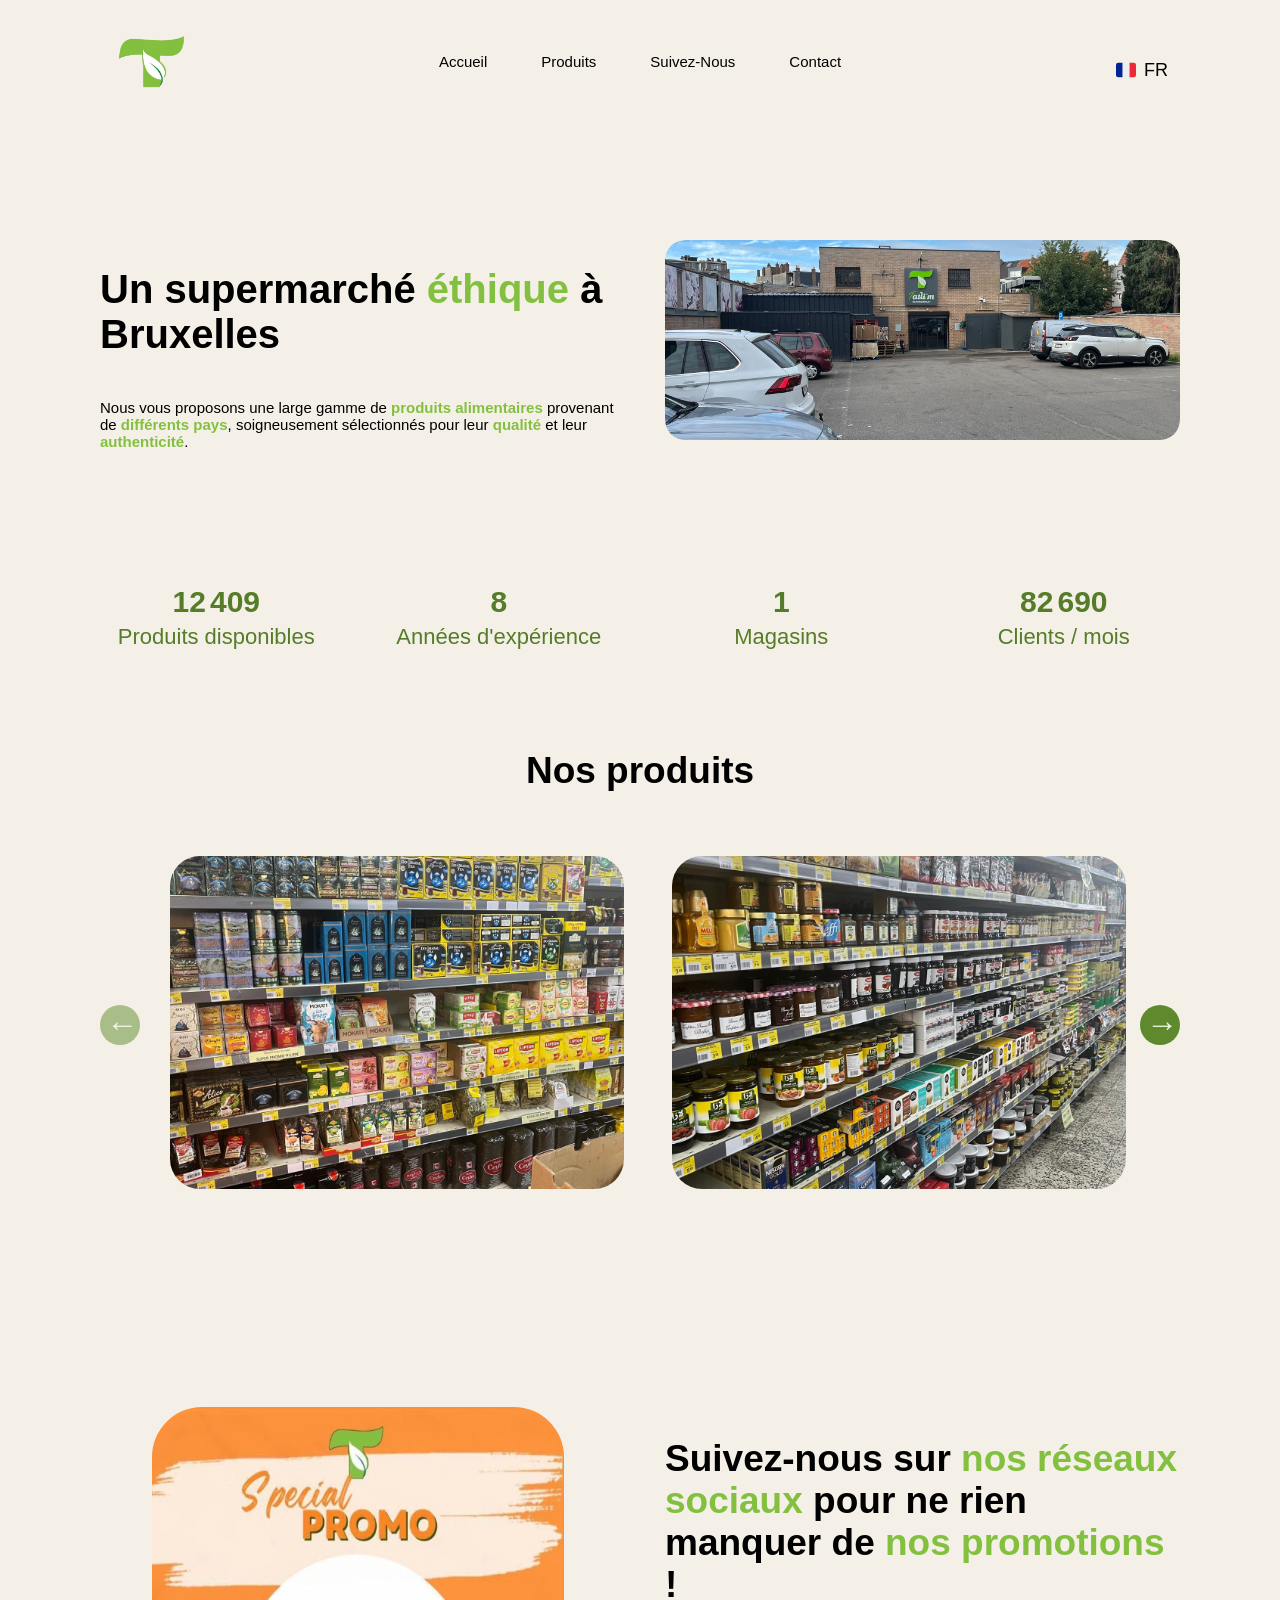
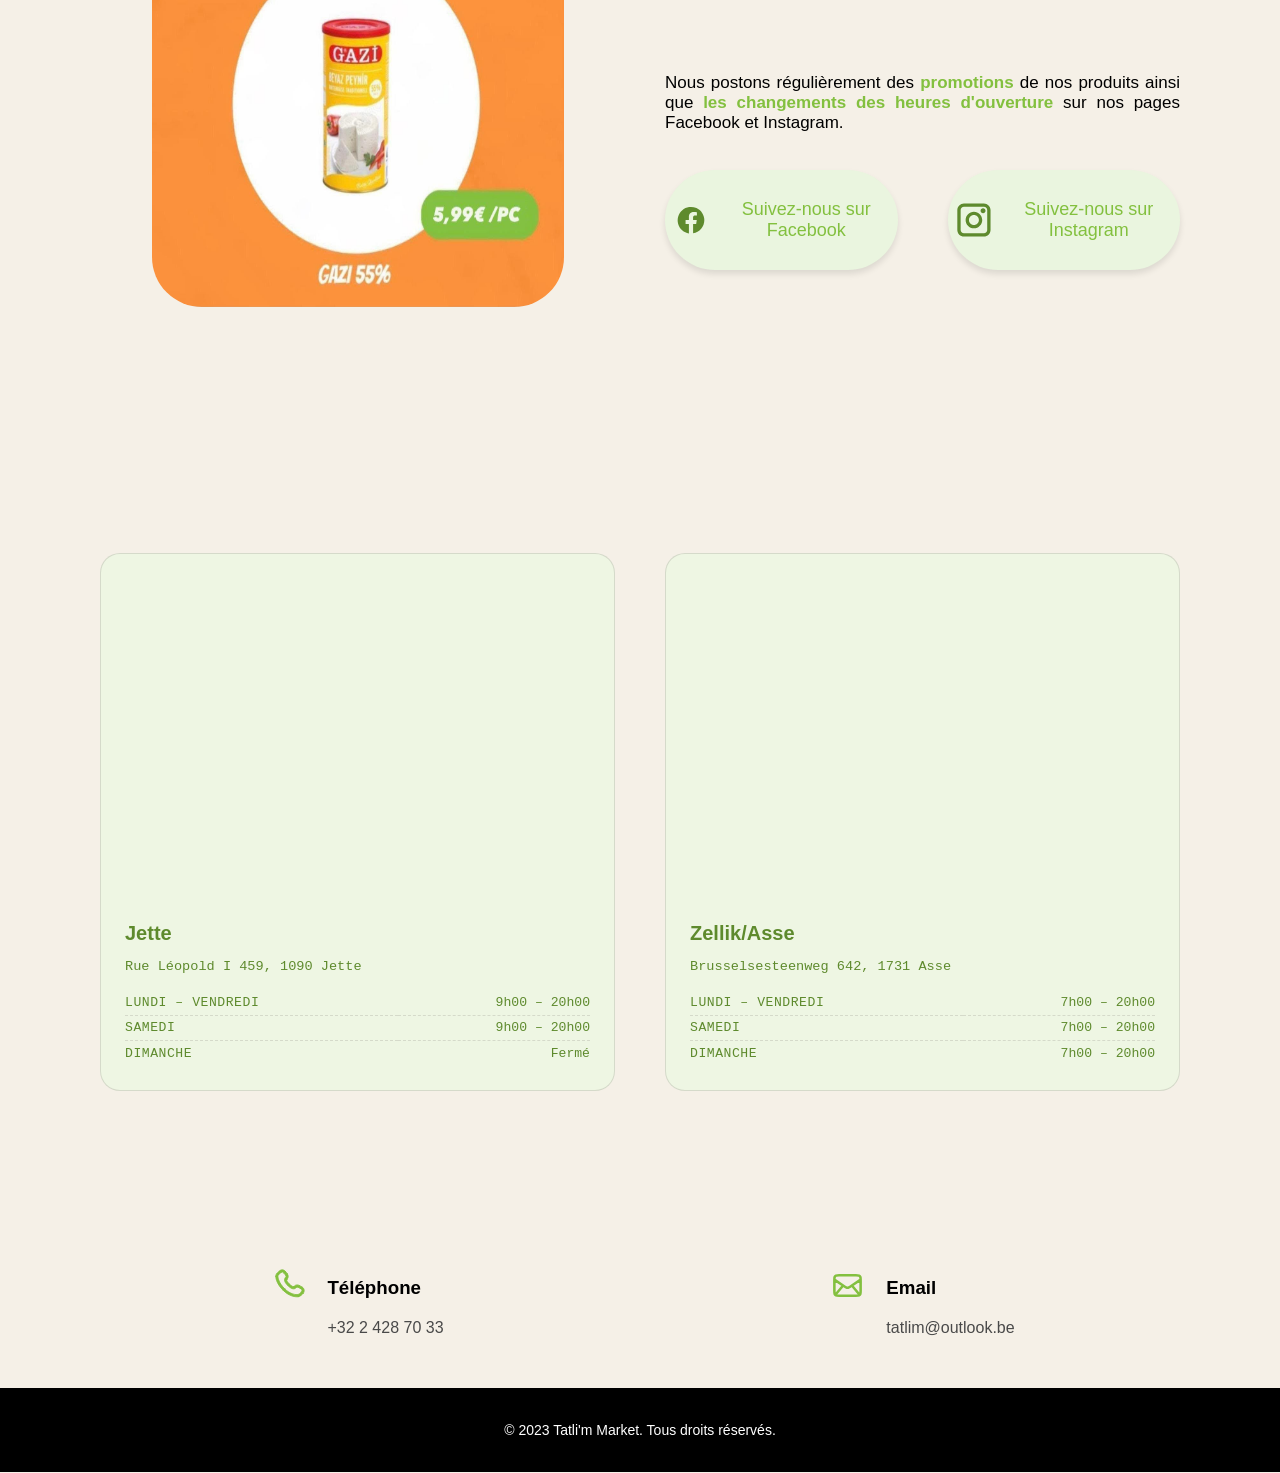
==== commit ca71f62e: "progress" ====
--- a/index.html
+++ b/index.html
@@ -164,7 +164,7 @@
             <div class="logo_part">
                 <a href="#home" class="logo"><img src="Logo sans titre transparent.png" alt="logo"></a>
             </div>
-            <div class="nav_part">
+            <div class="nav_part" id="list_liens">
                 <a class="active" href="#home" id="lg_accueil">Accueil</a>
                 <a href="#products" id="lg_produits">Produits</a>
                 <a href="#promotions" id="lg_promotions">Suivez-Nous</a>
@@ -378,7 +378,7 @@
     setInterval(() => {
         index = (index + 1) % images.length;
         image.src = images[index];
-    }, 3000);
+    }, 2000);
 
     const carousel = document.querySelector('.carousel');
     const cards = document.querySelectorAll('.card');
@@ -399,11 +399,10 @@
             index === currentIndex
         );
     });
-
     prevButton.disabled = currentIndex === 0;
 
-    if(window.innerWidth<800) nextButton.disabled = currentIndex === cards.length - 1;
-    nextButton.disabled = currentIndex === cards.length - 2;
+    if(window.innerWidth<800) nextButton.disabled = currentIndex === cards.length -1 ;
+    else nextButton.disabled = currentIndex === cards.length - 2;
 }
 
 
@@ -571,6 +570,15 @@
     requestAnimationFrame(updateCount);
 });
 
+    const liste = document.querySelector(".nav_part");
+    liste.addEventListener("click", function(event) {
+       if(screen.width < 800){
+        var navPart = document.querySelector('.nav_part');
+        var menubutton = document.querySelector('.menu_button');
+        navPart.style.display = "none";
+        menubutton.classList.toggle("change");
+       }
+    });
 
 </script>
 </html>
--- a/style.css
+++ b/style.css
@@ -121,7 +121,7 @@
     margin: 0;
     padding: 0;
     min-width: 100px;
-    box-shadow: 0 4px 8px rgba(0,0,0,0.15);
+    /*box-shadow: 0 4px 8px rgba(0,0,0,0.15);*/
     z-index: 10;
 }
 
@@ -1071,6 +1071,10 @@
         display: inline-block;
     }
 
+    .menu_button div{
+        background-color: #83c03f;
+    }
+
     .logo_part {
         display: flex;
         justify-content: flex-start;
@@ -1096,6 +1100,20 @@
         position: absolute;
         top: 100%;
         background-color: #f8f9fa;
+        transform-origin: top;
+        animation: apparitionMenu 0.5s ease-out forwards;
+    }
+
+    @keyframes apparitionMenu {
+        from {
+            opacity: 0;
+            transform: scaleY(0);
+        }
+
+        to {
+            opacity: 1;
+            transform: scaleY(1);
+        }
     }
 
     .nav_part a {
@@ -1110,6 +1128,15 @@
         display: flex;
     }
 
+    .dropdown {
+        border-radius: 10px;
+    }
+
+    .dropdown a span {
+        color : #83c03f;
+        font-weight: bold;
+    }
+
     .dropdown .dropdown_menu {
         display: none;
     }
@@ -1147,13 +1174,6 @@
     .home_explaining p{
         font-size: 15px;
         text-align: justify;
-    }
-
-    .statistics_container {
-        padding: 50px 20px;
-        display: flex;
-        gap: 50px;
-        flex-direction: column;
     }
 
     .promotions_container {
@@ -1234,8 +1254,24 @@
    }
 
    .card{
-    height: 400px;
-    width: 100%;
-    /*flex:0 0 100%;*/
+        flex:0 0 100%;
    }
+}
+
+
+@media screen and (max-width: 500px) {
+
+    .statistics_container {
+        padding: 50px 20px;
+        display: flex;
+        gap: 50px;
+        flex-direction: column;
+    }
+
+    .card{
+        height: 400px;
+        width: 100%;
+        /*flex:0 0 100%;*/
+   }
+
 }
